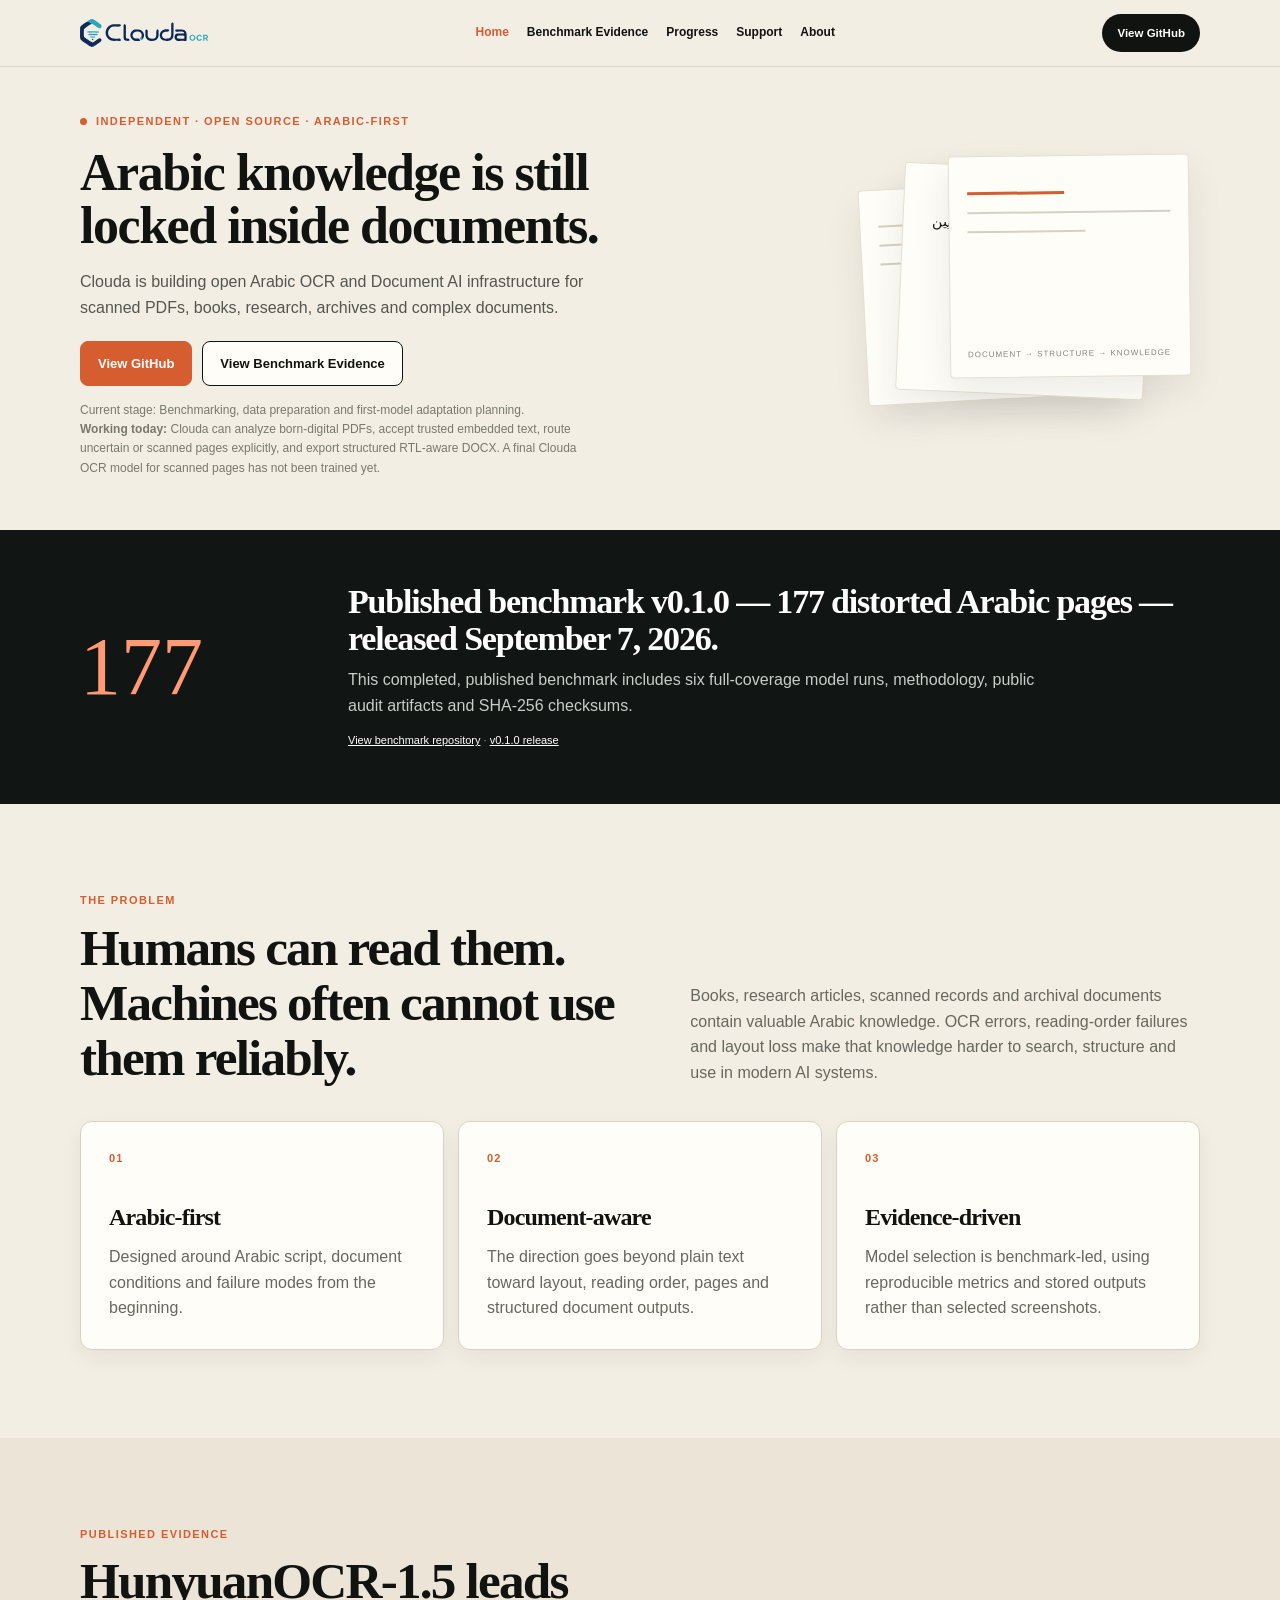
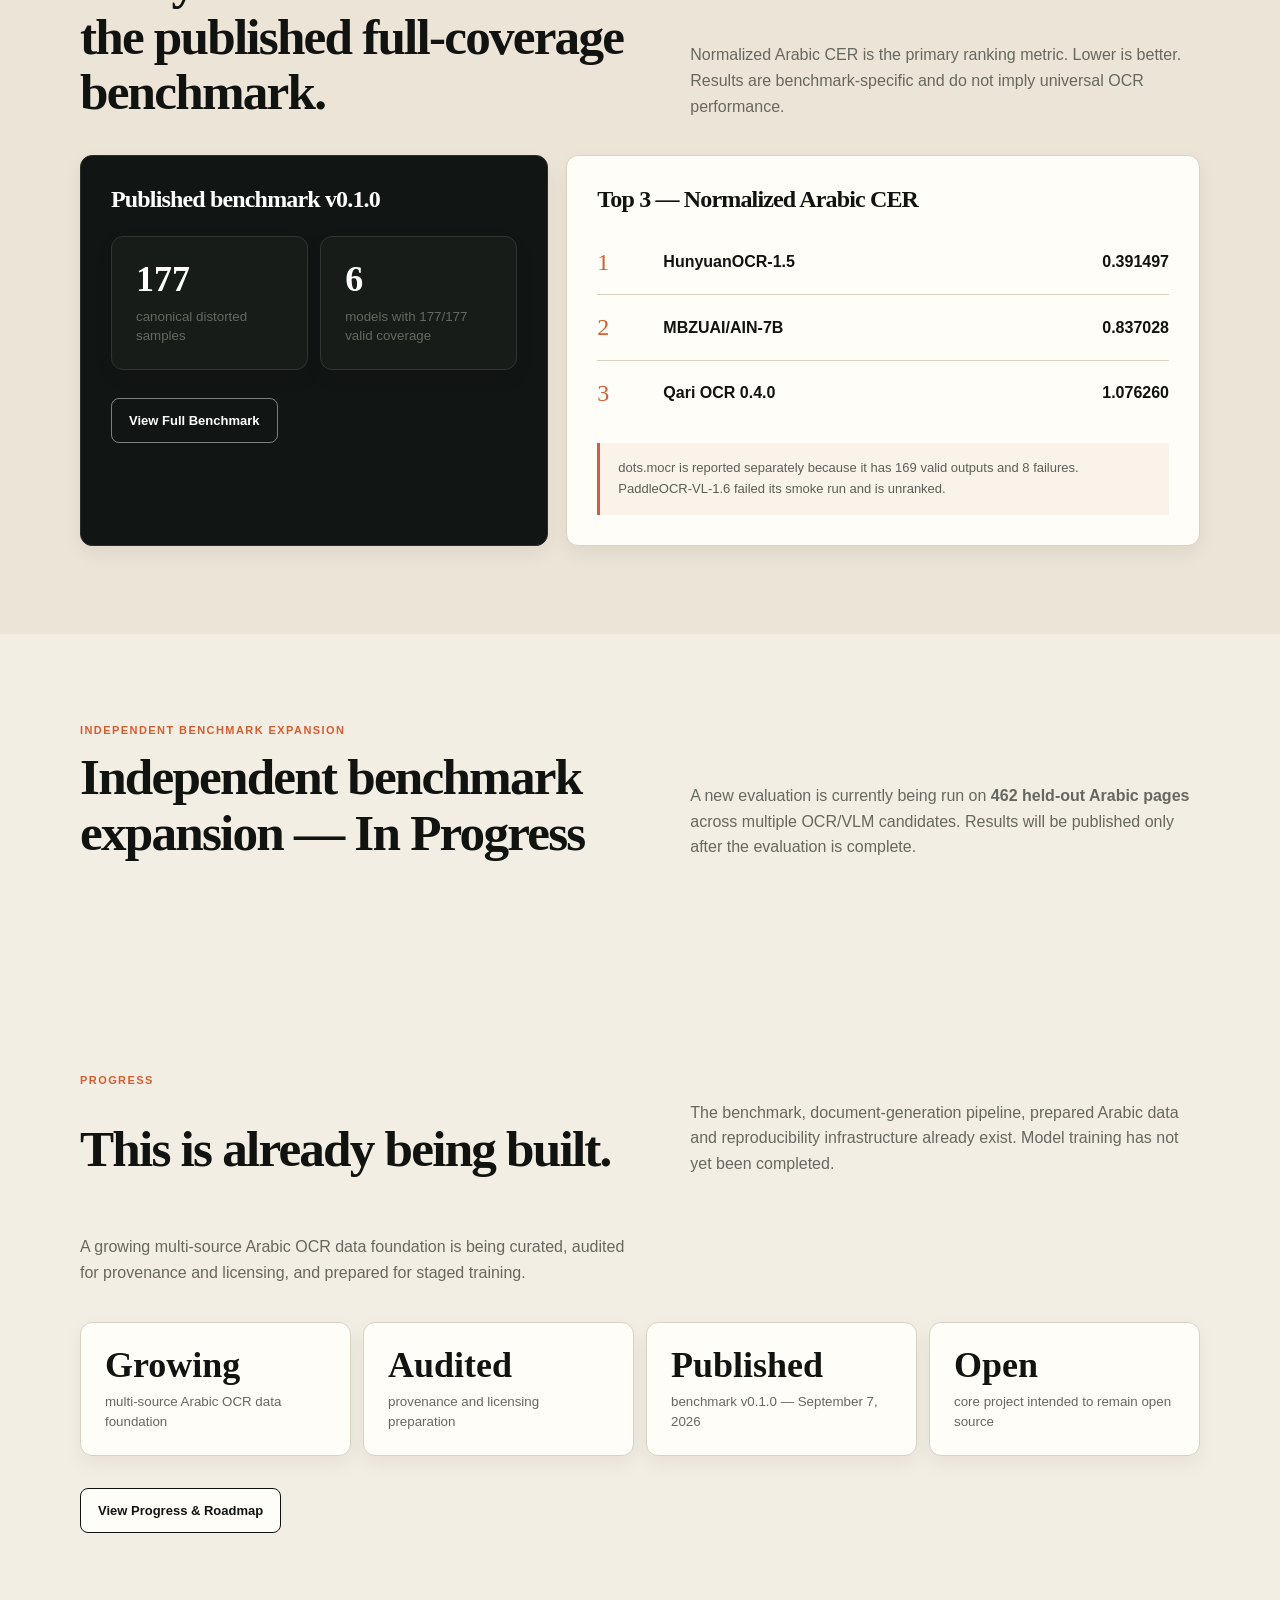
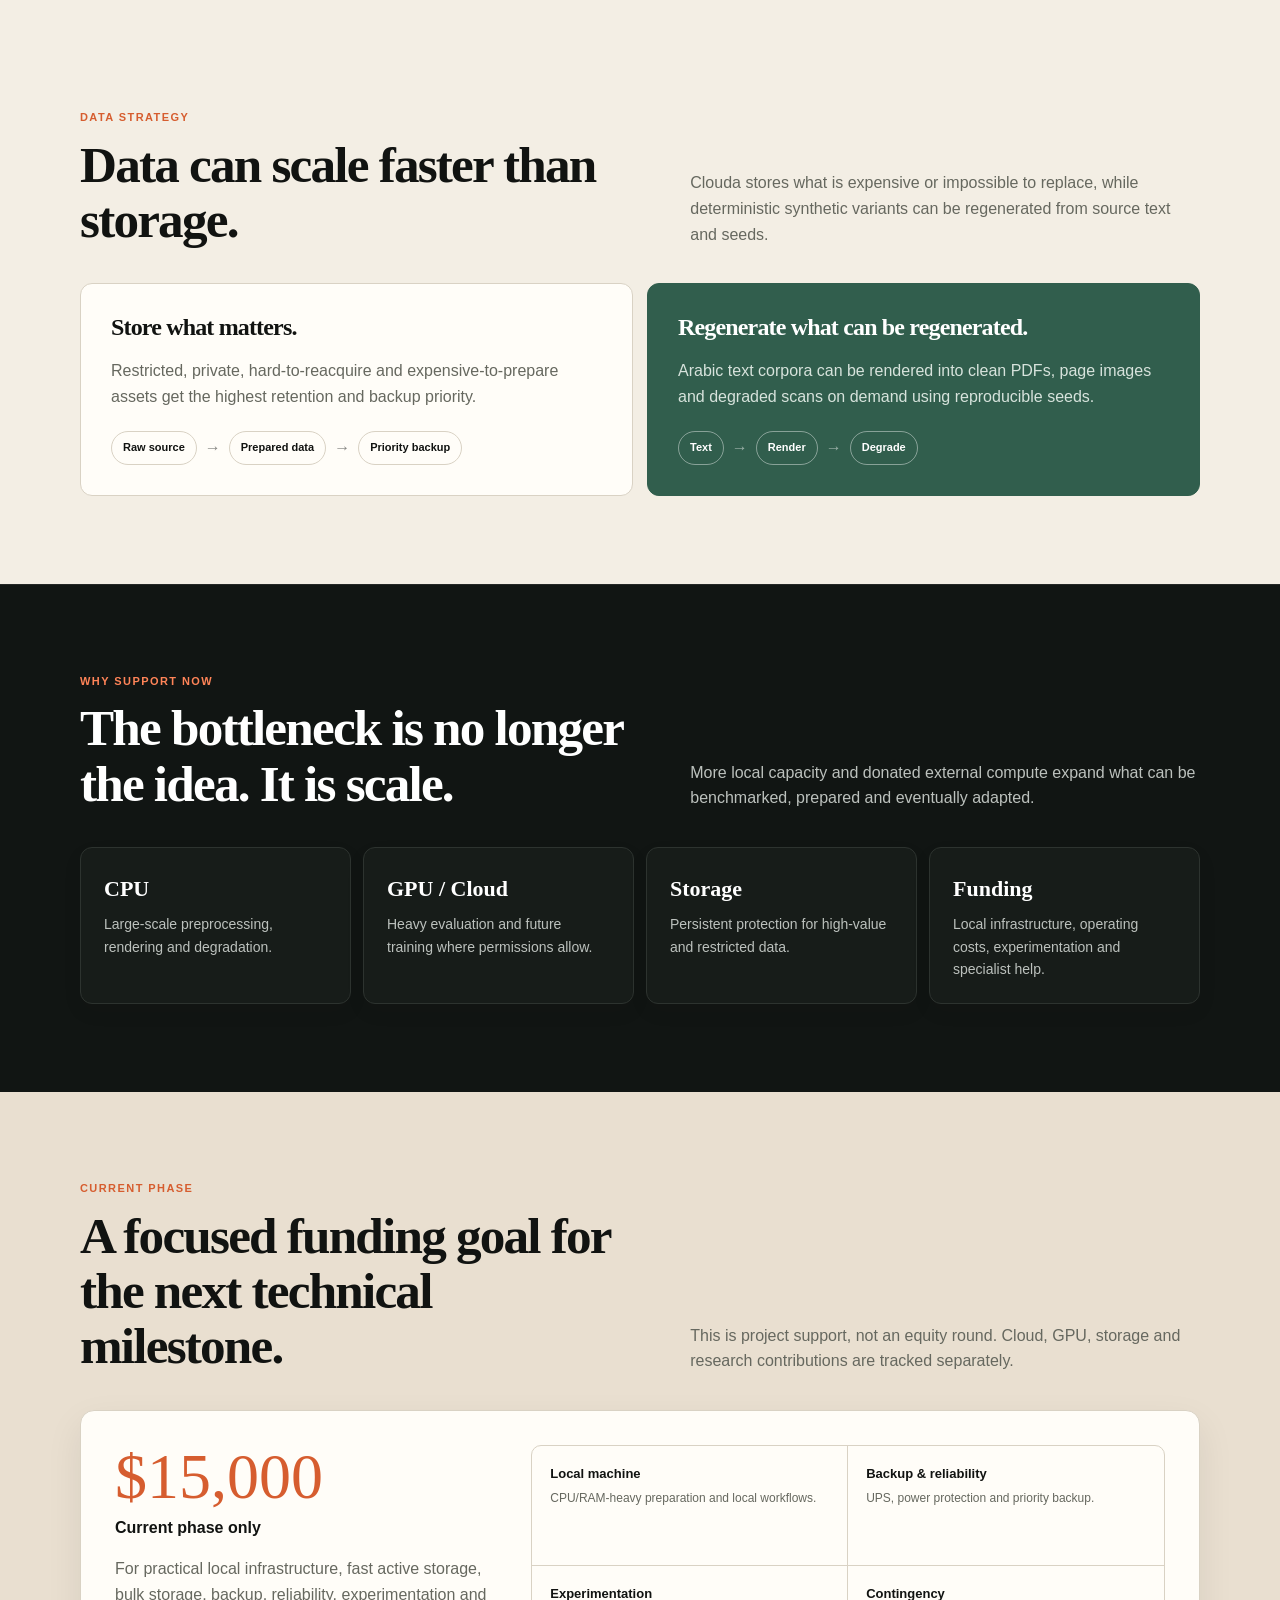
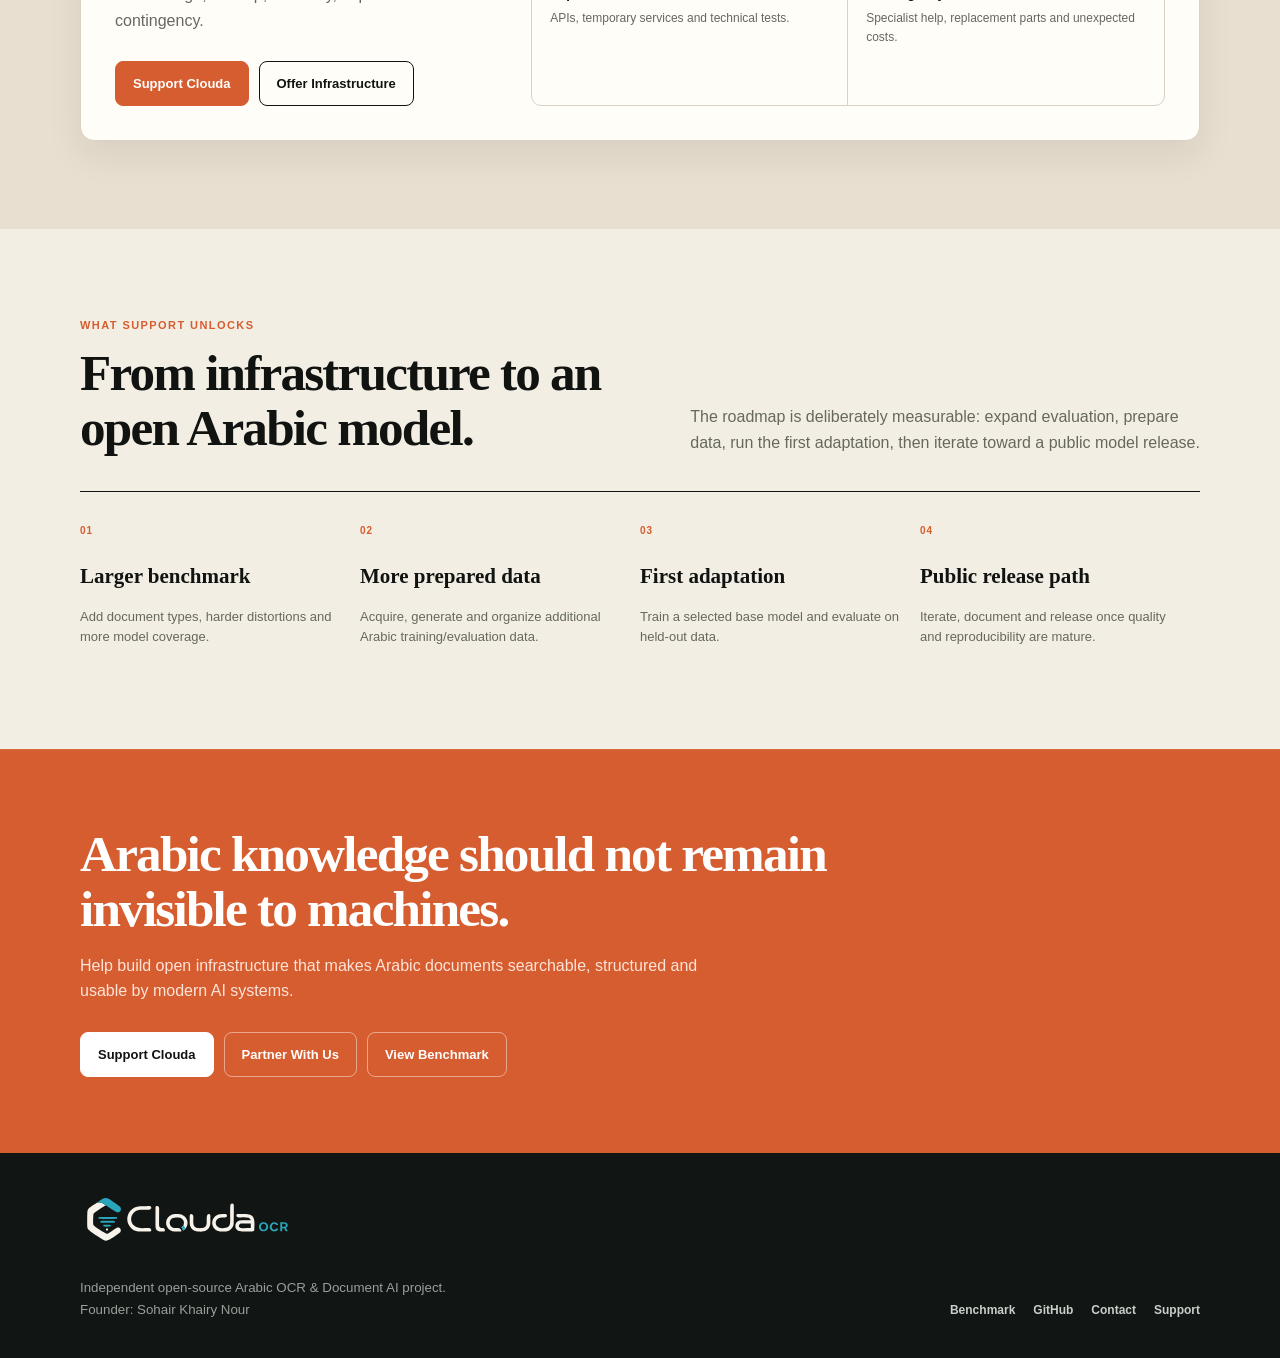
==== index.html @ 0d568190 "Update public website benchmark status and copy" ====
<!doctype html><html lang="en"><head><meta charset="utf-8"><meta name="viewport" content="width=device-width,initial-scale=1"><title>Clouda OCR — Open Arabic Document Intelligence</title><meta name="description" content="Open-source Arabic-first OCR and Document AI infrastructure for scanned PDFs, books, research and archives."><meta property="og:title" content="Clouda OCR — Open Arabic Document Intelligence"><meta property="og:description" content="Open-source Arabic-first OCR and Document AI infrastructure for scanned PDFs, books, research and archives."><meta property="og:type" content="website"><meta property="og:site_name" content="Clouda OCR"><link rel="canonical" href="https://cloudaocr.xyz/"><link rel="icon" type="image/png" sizes="32x32" href="assets/favicon-32.png"><link rel="apple-touch-icon" sizes="180x180" href="assets/favicon-180.png"><meta property="og:image" content="https://cloudaocr.xyz/assets/social-preview.jpg"><meta property="og:image:width" content="1200"><meta property="og:image:height" content="630"><meta name="twitter:card" content="summary_large_image"><meta name="twitter:image" content="https://cloudaocr.xyz/assets/social-preview.jpg"><link rel="stylesheet" href="styles.css"><script defer src="site.js"></script></head><body><nav><div class="wrap navin"><a class="brand brand-logo" href="index.html" aria-label="Clouda OCR home"><img src="assets/logo-main.svg" alt="Clouda OCR"></a><div class="links"><a class="active" href="index.html">Home</a><a class="" href="technology.html">Benchmark Evidence</a><a class="" href="progress.html">Progress</a><a class="" href="support.html">Support</a><a class="" href="about.html">About</a></div><a class="navcta" href="https://github.com/sahrasayed3-crypto/clouda-ocr" target="_blank" rel="noopener">View GitHub</a><button class="mobile-menu-btn" aria-label="Open navigation" aria-expanded="false"><span></span><span></span><span></span></button><div class="mobile-menu"><a href="index.html">Home</a><a href="technology.html">Technology &amp; Evidence</a><a href="progress.html">Progress &amp; Roadmap</a><a href="support.html">Support &amp; Partnerships</a><a href="about.html">About &amp; Contact</a></div></div></nav><header class="hero"><div class="wrap herogrid"><div><div class="eyebrow"><i></i>Independent · Open Source · Arabic-First</div><h1>Arabic knowledge is still locked inside documents.</h1><p class="lead">Clouda is building open Arabic OCR and Document AI infrastructure for scanned PDFs, books, research, archives and complex documents.</p><div class="actions"><a class="btn primary" href="https://github.com/sahrasayed3-crypto/clouda-ocr" target="_blank" rel="noopener">View GitHub</a><a class="btn light" href="technology.html">View Benchmark Evidence</a></div><div class="micro">Current stage: Benchmarking, data preparation and first-model adaptation planning.<br><strong>Working today:</strong> Clouda can analyze born-digital PDFs, accept trusted embedded text, route uncertain or scanned pages explicitly, and export structured RTL-aware DOCX. A final Clouda OCR model for scanned pages has not been trained yet.</div></div><div class="docstack"><div class="sheet a"><div class="rule"></div><div class="rule short"></div><div class="rule"></div></div><div class="sheet b"><div class="arabic">المعرفة العربية موجودة في ملايين الصفحات والكتب والوثائق، لكن الوصول الآلي إليها ما زال صعبًا.</div></div><div class="sheet c"><div class="rule orange"></div><div class="rule"></div><div class="rule short"></div><span class="corner">document → structure → knowledge</span></div></div></div></header>
<section class="proof"><div class="wrap proofgrid"><div class="bigstat">177</div><div><h2>Published benchmark v0.1.0 — 177 distorted Arabic pages — released September 7, 2026.</h2><p>This completed, published benchmark includes six full-coverage model runs, methodology, public audit artifacts and SHA-256 checksums.</p><div class="source"><a href="https://github.com/sahrasayed3-crypto/clouda-ocr-benchmark" target="_blank" rel="noopener">View benchmark repository</a> · <a href="https://github.com/sahrasayed3-crypto/clouda-ocr-benchmark/releases/tag/v0.1.0" target="_blank" rel="noopener">v0.1.0 release</a></div></div></div></section>
<section><div class="wrap"><div class="kicker">The problem</div><div class="sectionhead"><h2>Humans can read them. Machines often cannot use them reliably.</h2><p>Books, research articles, scanned records and archival documents contain valuable Arabic knowledge. OCR errors, reading-order failures and layout loss make that knowledge harder to search, structure and use in modern AI systems.</p></div><div class="cards3"><div class="card"><div class="num">01</div><h3>Arabic-first</h3><p>Designed around Arabic script, document conditions and failure modes from the beginning.</p></div><div class="card"><div class="num">02</div><h3>Document-aware</h3><p>The direction goes beyond plain text toward layout, reading order, pages and structured document outputs.</p></div><div class="card"><div class="num">03</div><h3>Evidence-driven</h3><p>Model selection is benchmark-led, using reproducible metrics and stored outputs rather than selected screenshots.</p></div></div></div></section>
<section class="progress"><div class="wrap"><div class="kicker">Published evidence</div><div class="sectionhead"><h2>HunyuanOCR-1.5 leads the published full-coverage benchmark.</h2><p>Normalized Arabic CER is the primary ranking metric. Lower is better. Results are benchmark-specific and do not imply universal OCR performance.</p></div><div class="bench-top"><div class="benchmark-box dark"><h3>Published benchmark v0.1.0</h3><div class="stats" style="grid-template-columns:1fr 1fr;margin:22px 0 0"><div class="stat" style="background:#171c19;border-color:#303631"><strong>177</strong><small>canonical distorted samples</small></div><div class="stat" style="background:#171c19;border-color:#303631"><strong>6</strong><small>models with 177/177 valid coverage</small></div></div><div class="actions"><a class="btn ghost" href="https://github.com/sahrasayed3-crypto/clouda-ocr-benchmark" target="_blank" rel="noopener">View Full Benchmark</a></div></div><div class="benchmark-box"><h3>Top 3 — Normalized Arabic CER</h3><div class="rank-list"><div class="rank-row"><div class="rank">1</div><strong>HunyuanOCR-1.5</strong><div class="score">0.391497</div></div><div class="rank-row"><div class="rank">2</div><strong>MBZUAI/AIN-7B</strong><div class="score">0.837028</div></div><div class="rank-row"><div class="rank">3</div><strong>Qari OCR 0.4.0</strong><div class="score">1.076260</div></div></div><div class="note">dots.mocr is reported separately because it has 169 valid outputs and 8 failures. PaddleOCR-VL-1.6 failed its smoke run and is unranked.</div></div></div></div></section>
<section><div class="wrap"><div class="kicker">Independent benchmark expansion</div><div class="sectionhead"><h2>Independent benchmark expansion — In Progress</h2><p>A new evaluation is currently being run on <strong>462 held-out Arabic pages</strong> across multiple OCR/VLM candidates. Results will be published only after the evaluation is complete.</p></div></div></section><section><div class="wrap"><div class="kicker">Progress</div><div class="sectionhead"><h2>This is already being built.</h2><p>The benchmark, document-generation pipeline, prepared Arabic data and reproducibility infrastructure already exist. Model training has not yet been completed.</p><p>A growing multi-source Arabic OCR data foundation is being curated, audited for provenance and licensing, and prepared for staged training.</p></div><div class="stats"><div class="stat"><strong>Growing</strong><small>multi-source Arabic OCR data foundation</small></div><div class="stat"><strong>Audited</strong><small>provenance and licensing preparation</small></div><div class="stat"><strong>Published</strong><small>benchmark v0.1.0 — September 7, 2026</small></div><div class="stat"><strong>Open</strong><small>core project intended to remain open source</small></div></div><div class="actions"><a class="btn light" href="progress.html">View Progress &amp; Roadmap</a></div></div></section>
<section><div class="wrap"><div class="kicker">Data strategy</div><div class="sectionhead"><h2>Data can scale faster than storage.</h2><p>Clouda stores what is expensive or impossible to replace, while deterministic synthetic variants can be regenerated from source text and seeds.</p></div><div class="data-grid"><div class="data-card"><h3>Store what matters.</h3><p>Restricted, private, hard-to-reacquire and expensive-to-prepare assets get the highest retention and backup priority.</p><div class="flow"><span class="pill">Raw source</span><span class="arrow">→</span><span class="pill">Prepared data</span><span class="arrow">→</span><span class="pill">Priority backup</span></div></div><div class="data-card dark"><h3>Regenerate what can be regenerated.</h3><p>Arabic text corpora can be rendered into clean PDFs, page images and degraded scans on demand using reproducible seeds.</p><div class="flow"><span class="pill">Text</span><span class="arrow">→</span><span class="pill">Render</span><span class="arrow">→</span><span class="pill">Degrade</span></div></div></div></div></section>
<section class="scale"><div class="wrap"><div class="kicker">Why support now</div><div class="sectionhead"><h2>The bottleneck is no longer the idea. It is scale.</h2><p>More local capacity and donated external compute expand what can be benchmarked, prepared and eventually adapted.</p></div><div class="resource-grid"><div class="resource"><strong>CPU</strong><p>Large-scale preprocessing, rendering and degradation.</p></div><div class="resource"><strong>GPU / Cloud</strong><p>Heavy evaluation and future training where permissions allow.</p></div><div class="resource"><strong>Storage</strong><p>Persistent protection for high-value and restricted data.</p></div><div class="resource"><strong>Funding</strong><p>Local infrastructure, operating costs, experimentation and specialist help.</p></div></div></div></section>
<section class="funding"><div class="wrap"><div class="kicker">Current phase</div><div class="sectionhead"><h2>A focused funding goal for the next technical milestone.</h2><p>This is project support, not an equity round. Cloud, GPU, storage and research contributions are tracked separately.</p></div><div class="fundbox"><div><div class="amount">$15,000</div><div class="amountsub">Current phase only</div><p class="muted">For practical local infrastructure, fast active storage, bulk storage, backup, reliability, experimentation and contingency.</p><div class="actions"><a class="btn primary" href="https://paypal.me/SoherWhabh" target="_blank" rel="noopener">Support Clouda</a><a class="btn light" href="mailto:contact@cloudaocr.xyz?subject=Infrastructure%20Support%20%E2%80%94%20Clouda%20OCR" target="_blank" rel="noopener">Offer Infrastructure</a></div></div><div class="funditems"><div class="funditem"><b>Local machine</b><span>CPU/RAM-heavy preparation and local workflows.</span></div><div class="funditem"><b>Backup &amp; reliability</b><span>UPS, power protection and priority backup.</span></div><div class="funditem"><b>Experimentation</b><span>APIs, temporary services and technical tests.</span></div><div class="funditem"><b>Contingency</b><span>Specialist help, replacement parts and unexpected costs.</span></div></div></div></div></section>
<section><div class="wrap"><div class="kicker">What support unlocks</div><div class="sectionhead"><h2>From infrastructure to an open Arabic model.</h2><p>The roadmap is deliberately measurable: expand evaluation, prepare data, run the first adaptation, then iterate toward a public model release.</p></div><div class="timeline"><div class="step"><em>01</em><b>Larger benchmark</b><p>Add document types, harder distortions and more model coverage.</p></div><div class="step"><em>02</em><b>More prepared data</b><p>Acquire, generate and organize additional Arabic training/evaluation data.</p></div><div class="step"><em>03</em><b>First adaptation</b><p>Train a selected base model and evaluate on held-out data.</p></div><div class="step"><em>04</em><b>Public release path</b><p>Iterate, document and release once quality and reproducibility are mature.</p></div></div></div></section>
<section class="final"><div class="wrap"><h2>Arabic knowledge should not remain invisible to machines.</h2><p>Help build open infrastructure that makes Arabic documents searchable, structured and usable by modern AI systems.</p><div class="actions"><a class="btn primary" href="https://paypal.me/SoherWhabh" target="_blank" rel="noopener">Support Clouda</a><a class="btn ghost" href="mailto:contact@cloudaocr.xyz?subject=Partnership%20Inquiry%20%E2%80%94%20Clouda%20OCR" target="_blank" rel="noopener">Partner With Us</a><a class="btn ghost" href="https://github.com/sahrasayed3-crypto/clouda-ocr-benchmark" target="_blank" rel="noopener">View Benchmark</a></div></div></section><footer><div class="wrap foot"><div><a class="footer-logo" href="index.html" aria-label="Clouda OCR home"><img src="assets/logo-dark.svg" alt="Clouda OCR"></a><small>Independent open-source Arabic OCR &amp; Document AI project.<br>Founder: Sohair Khairy Nour</small></div><div class="footlinks"><a href="https://github.com/sahrasayed3-crypto/clouda-ocr-benchmark" target="_blank" rel="noopener">Benchmark</a><a href="https://github.com/sahrasayed3-crypto/clouda-ocr" target="_blank" rel="noopener">GitHub</a><a href="mailto:contact@cloudaocr.xyz?subject=Clouda%20OCR%20Inquiry" target="_blank" rel="noopener">Contact</a><a href="https://paypal.me/SoherWhabh" target="_blank" rel="noopener">Support</a></div></div></footer></body></html>
---- styles.css ----
/* Clouda OCR public website */
:root{
 --bone:#f3eee4;--paper:#fffdf8;--ink:#111311;--muted:#66685f;--line:#d9d2c4;
 --copper:#d65d2f;--copper-dark:#a94420;--green:#315e4d;--green2:#274b3e;--dark:#111513;
 --shadow:0 14px 36px rgba(26,24,20,.08);--shadow2:0 8px 20px rgba(26,24,20,.06);
 --wrap:1180px;
}
*{box-sizing:border-box}
html{scroll-behavior:smooth}
body{margin:0;background:var(--bone);color:var(--ink);font-family:Arial,Helvetica,sans-serif;font-size:16px;line-height:1.6;-webkit-font-smoothing:antialiased}
a{color:inherit;text-decoration:none}
img{max-width:100%;display:block}
.wrap{width:min(calc(100% - 48px),var(--wrap));margin:auto}
nav{position:sticky;top:0;z-index:1000;background:rgba(243,238,228,.96);backdrop-filter:blur(10px);border-bottom:1px solid rgba(217,210,196,.8)}
.navin{height:70px;display:flex;align-items:center;justify-content:space-between;gap:22px;position:relative}
.brand{font-weight:900;font-size:14px;letter-spacing:.14em;white-space:nowrap}
.links{display:flex;align-items:center;gap:24px;font-size:13px;font-weight:700}
.links a{position:relative;padding:24px 0}
.links a:hover,.links a.active{color:var(--copper)}
.navcta{background:var(--ink);color:#fff!important;border-radius:999px;padding:11px 17px;font-size:12px;font-weight:800;white-space:nowrap}
.navcta:hover{background:var(--copper)}
.mobile-menu-btn{display:none;width:44px;height:44px;border:1px solid var(--line);border-radius:10px;background:var(--paper);align-items:center;justify-content:center;flex-direction:column;gap:4px;cursor:pointer}
.mobile-menu-btn span{width:20px;height:2px;background:var(--ink);display:block}
.mobile-menu{display:none}
.hero{padding:92px 0 82px;overflow:hidden}
.herogrid{display:grid;grid-template-columns:1.08fr .92fr;gap:70px;align-items:center}
.eyebrow,.kicker{font-size:11px;text-transform:uppercase;letter-spacing:.13em;font-weight:900;color:var(--copper)}
.eyebrow{display:flex;align-items:center;gap:9px;margin-bottom:18px}.eyebrow i{width:7px;height:7px;background:var(--copper);border-radius:50%}
h1,h2,h3{font-family:Georgia,'Times New Roman',serif;margin:0;font-weight:700;letter-spacing:-.035em}
h1{font-size:clamp(54px,5.7vw,82px);line-height:1.03;max-width:760px}
h2{font-size:clamp(38px,4vw,58px);line-height:1.08}
h3{font-size:24px;line-height:1.16}
.lead{font-size:18px;line-height:1.7;color:#53564f;max-width:670px;margin:22px 0 0}
.actions{display:flex;flex-wrap:wrap;gap:10px;margin-top:28px}
.btn{display:inline-flex;align-items:center;justify-content:center;min-height:45px;padding:12px 17px;border-radius:8px;border:1px solid var(--ink);font-size:13px;font-weight:800;line-height:1.2;transition:.18s ease}
.btn:hover{transform:translateY(-1px)}
.btn.primary{background:var(--copper);color:#fff;border-color:var(--copper)}
.btn.primary:hover{background:var(--copper-dark)}
.btn.dark{background:var(--ink);color:#fff}.btn.light{background:var(--paper)}
.btn.ghost{border-color:rgba(255,255,255,.45);color:#fff}
.micro{font-size:12px;color:#77796f;margin-top:15px}
.docstack{height:440px;position:relative;max-width:520px;margin-left:auto}
.sheet{position:absolute;background:var(--paper);border:1px solid #e6dfd1;box-shadow:var(--shadow);border-radius:4px;padding:28px;overflow:hidden}
.sheet.a{width:76%;height:74%;top:12%;left:1%;transform:rotate(-3deg)}
.sheet.b{width:75%;height:78%;top:6%;left:12%;transform:rotate(2.5deg)}
.sheet.c{width:73%;height:76%;top:2%;right:0;transform:rotate(-.7deg)}
.sheet .arabic{font-family:Tahoma,Arial,sans-serif;direction:rtl;text-align:right;font-size:18px;line-height:1.85;margin-top:50px}
.rule{height:2px;background:#d7d0c2;margin:17px 0}.rule.short{width:58%}.rule.orange{background:var(--copper);width:48%;height:3px}.corner{position:absolute;bottom:18px;left:22px;font-size:9px;letter-spacing:.12em;color:#85857f;text-transform:uppercase}
.proof{background:var(--dark);color:#fff;padding:54px 0}.proofgrid{display:grid;grid-template-columns:210px 1fr;gap:58px;align-items:center}.bigstat{font-family:Georgia,serif;font-size:82px;color:#ff9a74;line-height:1}.proof h2{font-size:34px}.proof p{color:#c9ccc8;margin:10px 0 0;max-width:720px}.source{margin-top:14px;color:#91978f;font-size:11px}.source a{color:#fff;text-decoration:underline}
section{padding:88px 0}.sectionhead{display:grid;grid-template-columns:1.04fr .96fr;gap:58px;align-items:end;margin:10px 0 36px}.sectionhead p{color:var(--muted);margin:0;max-width:620px}
.cards3{display:grid;grid-template-columns:repeat(3,1fr);gap:14px}.card,.stat,.resource,.list-card,.benchmark-box,.contact-card{background:var(--paper);border:1px solid var(--line);border-radius:12px;box-shadow:var(--shadow2)}.card{padding:28px}.card .num{font-size:11px;font-weight:900;color:var(--copper);letter-spacing:.1em;margin-bottom:36px}.card p{color:var(--muted);margin:12px 0 0}
.progress{background:#ece4d7}.stats{display:grid;grid-template-columns:repeat(4,1fr);gap:12px;margin:32px 0}.stat{padding:24px}.stat strong{font-family:Georgia,serif;font-size:36px;display:block;line-height:1.05}.stat small{display:block;color:var(--muted);margin-top:8px;line-height:1.45}
.bench-top{display:grid;grid-template-columns:.85fr 1.15fr;gap:18px;margin-top:30px}.benchmark-box{padding:30px}.benchmark-box.dark{background:var(--dark);color:#fff;border-color:#2a2f2b}.benchmark-box.dark p{color:#bec4bf}.rank-list{margin-top:16px}.rank-row{display:grid;grid-template-columns:50px 1fr 140px;gap:16px;padding:13px 0;border-top:1px solid var(--line);align-items:center}.dark .rank-row{border-color:#303631}.rank-row:first-child{border-top:0}.rank{font-family:Georgia,serif;font-size:24px;color:var(--copper)}.score{font-variant-numeric:tabular-nums;font-weight:900;text-align:right}.muted{color:var(--muted)}
.note{border-left:3px solid var(--copper);background:#f9f3e9;padding:15px 18px;color:#5c5e57;font-size:13px;margin-top:18px}
.resource-grid{display:grid;grid-template-columns:repeat(4,1fr);gap:12px;margin-top:26px}.resource{padding:23px}.resource strong{font-family:Georgia,serif;font-size:22px}.resource p{margin:7px 0 0;color:var(--muted);font-size:14px}
.scale{background:var(--dark);color:#fff}.scale .sectionhead p,.scale .resource p{color:#bcc1bd}.scale .resource{background:#171c19;border-color:#2d332f}.scale .kicker{color:#ff8458}
.data-grid{display:grid;grid-template-columns:1fr 1fr;gap:14px}.data-card{background:var(--paper);border:1px solid var(--line);border-radius:12px;padding:30px}.data-card.dark{background:var(--green);color:#fff;border-color:var(--green)}.data-card p{color:var(--muted)}.data-card.dark p{color:#d7e3dc}.flow{display:flex;gap:8px;align-items:center;flex-wrap:wrap;margin-top:22px}.pill{border:1px solid var(--line);border-radius:999px;padding:7px 11px;font-size:11px;font-weight:800}.dark .pill{border-color:rgba(255,255,255,.42)}.arrow{opacity:.5}
.funding{background:#e9dfd0}.fundbox{background:var(--paper);border:1px solid var(--line);border-radius:14px;box-shadow:var(--shadow);padding:34px;display:grid;grid-template-columns:.75fr 1.25fr;gap:36px}.amount{font-family:Georgia,serif;color:var(--copper);font-size:64px;line-height:1}.amountsub{font-weight:900;margin-top:6px}.funditems{display:grid;grid-template-columns:1fr 1fr;gap:0;border:1px solid var(--line);border-radius:10px;overflow:hidden}.funditem{padding:18px;border-bottom:1px solid var(--line);border-right:1px solid var(--line)}.funditem:nth-child(2n){border-right:0}.funditem:nth-last-child(-n+2){border-bottom:0}.funditem b{display:block;font-size:13px}.funditem span{color:var(--muted);font-size:12px;display:block;margin-top:4px}
.timeline{display:grid;grid-template-columns:repeat(4,1fr);border-top:1px solid var(--ink);margin-top:34px}.step{padding:24px 20px 0 0}.step em{font-style:normal;color:var(--copper);font-size:10px;font-weight:900;letter-spacing:.1em}.step b{display:block;font-family:Georgia,serif;font-size:21px;margin:18px 0 7px}.step p{color:var(--muted);font-size:13px}
.page-hero{padding:78px 0 60px;border-bottom:1px solid var(--line)}.page-hero h1{font-size:clamp(50px,5vw,72px);max-width:960px}.page-hero p{font-size:18px;color:var(--muted);max-width:780px;margin:20px 0 0}.page-meta{display:flex;flex-wrap:wrap;gap:8px;margin-top:26px}.page-meta span{font-size:11px;font-weight:800;border:1px solid var(--line);border-radius:999px;background:var(--paper);padding:8px 11px}
.two-col,.about-grid{display:grid;grid-template-columns:1fr 1fr;gap:16px}.list-card{padding:28px}.list-card ul{margin:16px 0 0;padding-left:20px;color:var(--muted)}.list-card li{margin:9px 0}.contact-card{padding:30px;background:var(--dark);color:#fff}.contact-card p{color:#c7ccc8}
.table-wrap{overflow-x:auto;border:1px solid var(--line);border-radius:12px;background:var(--paper)}table{width:100%;border-collapse:collapse;min-width:740px}th,td{text-align:left;padding:13px 14px;border-bottom:1px solid var(--line);font-size:13px}th{font-size:11px;text-transform:uppercase;letter-spacing:.06em;background:#f5f0e7}td.num{text-align:right;font-variant-numeric:tabular-nums}tr:last-child td{border-bottom:0}
.final{background:var(--copper);color:#fff;padding:76px 0}.final h2{max-width:800px}.final p{max-width:660px;color:#ffe3d8}.final .btn.primary{background:#fff;color:var(--ink);border-color:#fff}.final .btn.ghost:hover{background:rgba(255,255,255,.1)}
footer{background:var(--dark);color:#fff;padding:38px 0}.foot{display:flex;justify-content:space-between;gap:30px;align-items:flex-end}.foot small{display:block;color:#999f99;margin-top:11px;max-width:460px}.footlinks{display:flex;gap:18px;font-size:12px;font-weight:800;color:#c9cec9}
@media(max-width:980px){.links,.navcta{display:none}.mobile-menu-btn{display:flex}.mobile-menu{position:absolute;top:64px;left:0;right:0;background:var(--bone);border:1px solid var(--line);border-radius:12px;box-shadow:var(--shadow);padding:12px 16px}.mobile-menu.open{display:block}.mobile-menu a{display:block;padding:12px 4px;border-bottom:1px solid var(--line);font-size:14px;font-weight:800}.mobile-menu a:last-child{border-bottom:0}.mobile-menu .support-link{background:var(--ink);color:#fff;border-radius:8px;text-align:center;margin-top:10px;padding:12px}.navin{height:64px}.herogrid,.proofgrid,.sectionhead,.bench-top,.fundbox{grid-template-columns:1fr}.docstack{margin:20px auto 0;max-width:560px}.proofgrid{gap:22px}.cards3{grid-template-columns:1fr}.stats{grid-template-columns:1fr 1fr}.resource-grid{grid-template-columns:1fr 1fr}.timeline{grid-template-columns:1fr 1fr}.two-col,.about-grid{grid-template-columns:1fr}}
@media(max-width:640px){.wrap{width:min(calc(100% - 32px),var(--wrap))}.hero{padding:58px 0 52px}h1{font-size:42px;line-height:1.08;letter-spacing:-.025em}h2{font-size:34px;line-height:1.12;letter-spacing:-.02em}h3{letter-spacing:-.015em}.lead,.page-hero p{font-size:16px;line-height:1.72}.docstack{height:340px}.sheet{padding:18px}.sheet .arabic{font-size:15px;margin-top:36px}.proof{padding:44px 0}.bigstat{font-size:64px}.proof h2{font-size:29px}section{padding:62px 0}.stats,.resource-grid,.data-grid,.timeline{grid-template-columns:1fr}.rank-row{grid-template-columns:38px 1fr}.score{grid-column:2;text-align:left}.funditems{grid-template-columns:1fr}.funditem{border-right:0!important}.funditem:nth-last-child(-n+2){border-bottom:1px solid var(--line)}.funditem:last-child{border-bottom:0}.amount{font-size:52px}.actions{display:grid;grid-template-columns:1fr}.btn{width:100%}.page-hero{padding:52px 0 40px}.page-hero h1{font-size:40px;line-height:1.1}.foot{display:block}.footlinks{margin-top:22px;flex-wrap:wrap}.table-wrap{margin-left:-4px;margin-right:-4px}}


/* =========================================================
   CLOUDA OCR BRAND ASSETS
   ========================================================= */
.brand-logo{
  display:flex;
  align-items:center;
  flex:0 0 auto;
  width:188px;
  height:46px;
  padding:0;
}
.brand-logo img{
  display:block;
  width:100%;
  height:100%;
  object-fit:contain;
  object-position:left center;
}
.footer-logo{
  display:inline-flex;
  align-items:center;
  width:205px;
  height:52px;
  margin-bottom:10px;
}
.footer-logo img{
  display:block;
  width:100%;
  height:100%;
  object-fit:contain;
  object-position:left center;
}
@media (max-width:1180px){
  .brand-logo{width:168px;height:42px}
}
@media (max-width:520px){
  .brand-logo{width:148px;height:38px}
  .footer-logo{width:180px;height:46px}
}
@media (max-width:360px){
  .brand-logo{width:136px;height:36px}
}


/* =========================================================
   FINAL VISUAL PASS — laptop hero + logo visibility
   ========================================================= */

/* Header logo uses the horizontal mark without the Arabic tagline. */
.brand-logo{
  width:196px;
  height:48px;
}

/* Keep the footer mark readable on the dark footer. */
.footer-logo{
  width:220px;
  height:52px;
  opacity:1;
}
.footer-logo img{
  object-fit:contain;
  object-position:left center;
}

/* Desktop/laptop hero: designed to fit 1366×768 without clipping. */
.hero{
  padding:58px 0 60px;
}
.herogrid{
  grid-template-columns:minmax(0,620px) minmax(320px,1fr);
  gap:54px;
  align-items:center;
}
.hero h1{
  font-size:clamp(56px,4.6vw,68px);
  line-height:1.035;
  letter-spacing:-.032em;
  max-width:620px;
}
.hero .lead{
  font-size:17px;
  line-height:1.62;
  max-width:610px;
  margin-top:18px;
}
.hero .actions{
  margin-top:22px;
}
.hero .eyebrow{
  margin-bottom:15px;
}
.docstack{
  width:100%;
  max-width:420px;
  height:360px;
  margin-left:auto;
  margin-right:8px;
}
.sheet{
  padding:22px;
}
.sheet .arabic{
  font-size:16px;
  line-height:1.75;
  margin-top:38px;
}
.corner{
  bottom:15px;
  left:17px;
  font-size:8px;
}

/* Medium laptops: slightly more compact. */
@media (min-width:981px) and (max-width:1450px){
  .wrap{width:min(calc(100% - 64px),1180px)}
  .hero{padding:52px 0 54px}
  .herogrid{
    grid-template-columns:minmax(0,600px) minmax(300px,1fr);
    gap:44px;
  }
  .hero h1{
    font-size:clamp(54px,4.45vw,62px);
    max-width:600px;
  }
  .docstack{
    max-width:390px;
    height:338px;
    margin-right:0;
  }
  .sheet .arabic{
    font-size:15px;
    margin-top:34px;
  }
}

/* Large desktops: do not let the hero become oversized again. */
@media (min-width:1451px){
  .hero h1{font-size:70px;max-width:650px}
  .herogrid{grid-template-columns:minmax(0,650px) minmax(340px,1fr)}
  .docstack{max-width:460px;height:390px}
}

/* Preserve the mobile/tablet behavior after the desktop overrides. */
@media (max-width:980px){
  .hero{padding:58px 0 52px}
  .herogrid{grid-template-columns:1fr;gap:30px}
  .hero h1{
    font-size:clamp(44px,8.4vw,60px);
    max-width:760px;
    line-height:1.06;
  }
  .docstack{
    max-width:520px;
    height:380px;
    margin:12px auto 0;
  }
}
@media (max-width:640px){
  .brand-logo{width:154px;height:39px}
  .hero{padding:46px 0 48px}
  .hero h1{
    font-size:40px;
    line-height:1.09;
    letter-spacing:-.02em;
  }
  .hero .lead{font-size:16px;line-height:1.66}
  .docstack{height:310px;max-width:390px}
  .footer-logo{width:190px;height:46px}
}


/* =========================================================
   HARD LAPTOP FIX — 1366×768 / browser scaling resilience
   ========================================================= */

/* Compact desktop header */
.navin{
  height:66px !important;
  gap:16px !important;
}
.brand-logo{
  width:158px !important;
  height:40px !important;
  flex:0 0 158px !important;
}
.links{
  gap:18px !important;
  font-size:12px !important;
  white-space:nowrap;
}
.links a{
  padding:21px 0 !important;
}
.navcta{
  padding:10px 15px !important;
  font-size:11.5px !important;
}

/* Keep the whole header inside ordinary laptop widths. */
@media (max-width:1180px){
  .links,.navcta{display:none !important}
  .mobile-menu-btn{display:flex !important}
  .navin{height:64px !important}
}

/* Main hero: intentionally conservative on laptop. */
.hero{
  padding:46px 0 52px !important;
}
.herogrid{
  grid-template-columns:minmax(0,540px) minmax(280px,1fr) !important;
  gap:46px !important;
}
.hero h1{
  font-size:54px !important;
  line-height:1.035 !important;
  max-width:540px !important;
  letter-spacing:-.028em !important;
}
.hero .lead{
  font-size:16px !important;
  line-height:1.62 !important;
  max-width:540px !important;
  margin-top:16px !important;
}
.hero .actions{
  margin-top:20px !important;
}
.docstack{
  max-width:350px !important;
  height:305px !important;
  margin-left:auto !important;
  margin-right:10px !important;
}
.sheet{
  padding:18px !important;
}
.sheet .arabic{
  font-size:14px !important;
  line-height:1.65 !important;
  margin-top:28px !important;
}

/* 1181–1450: laptop-specific tuning */
@media (min-width:1181px) and (max-width:1450px){
  .wrap{width:min(calc(100% - 54px),1120px) !important}
  .hero h1{font-size:52px !important;max-width:520px !important}
  .herogrid{
    grid-template-columns:minmax(0,520px) minmax(260px,1fr) !important;
    gap:42px !important;
  }
  .docstack{
    max-width:330px !important;
    height:292px !important;
  }
}

/* Tablet / phone: hamburger and single-column hero. */
@media (max-width:1180px){
  .herogrid{grid-template-columns:1fr !important;gap:28px !important}
  .hero h1{
    font-size:clamp(42px,7vw,54px) !important;
    max-width:700px !important;
  }
  .docstack{
    width:100% !important;
    max-width:460px !important;
    height:330px !important;
    margin:6px auto 0 !important;
  }
}
@media (max-width:640px){
  .brand-logo{
    width:142px !important;
    height:36px !important;
    flex-basis:142px !important;
  }
  .hero{padding:40px 0 46px !important}
  .hero h1{
    font-size:38px !important;
    line-height:1.08 !important;
    max-width:none !important;
  }
  .docstack{
    max-width:360px !important;
    height:285px !important;
  }
}

/* Footer remains on the successful light-logo treatment. */
.footer-logo{
  width:220px !important;
  height:52px !important;
}


/* =========================================================
   OFFICIAL CLOUDA OCR LOGO — exact user-supplied LOGO_MAIN.svg
   ========================================================= */

/* Header: compact official logo, no tagline, no cropping, no recoloring. */
nav .brand-logo{
  width:138px !important;
  height:34px !important;
  flex:0 0 138px !important;
  overflow:visible !important;
}
nav .brand-logo img{
  display:block !important;
  width:138px !important;
  height:auto !important;
  max-width:138px !important;
  max-height:34px !important;
  object-fit:contain !important;
  object-position:left center !important;
}

/* Footer: preserve official navy/cyan colors by placing logo on a light brand plate. */
footer .footer-logo{
  display:inline-flex !important;
  align-items:center !important;
  justify-content:flex-start !important;
  width:auto !important;
  height:auto !important;
  padding:12px 16px !important;
  margin-bottom:18px !important;
  border-radius:12px !important;
  background:#F7F3EB !important;
  border:1px solid rgba(247,243,235,.16) !important;
}
footer .footer-logo img{
  display:block !important;
  width:210px !important;
  height:auto !important;
  max-width:210px !important;
  object-fit:contain !important;
  object-position:left center !important;
}

/* Laptop header spacing */
@media (min-width:1181px) and (max-width:1450px){
  nav .brand-logo{
    width:128px !important;
    height:32px !important;
    flex-basis:128px !important;
  }
  nav .brand-logo img{
    width:128px !important;
    max-width:128px !important;
    max-height:32px !important;
  }
}

/* Tablet/mobile */
@media (max-width:1180px){
  nav .brand-logo{
    width:126px !important;
    height:31px !important;
    flex-basis:126px !important;
  }
  nav .brand-logo img{
    width:126px !important;
    max-width:126px !important;
    max-height:31px !important;
  }
}
@media (max-width:640px){
  nav .brand-logo{
    width:118px !important;
    height:29px !important;
    flex-basis:118px !important;
  }
  nav .brand-logo img{
    width:118px !important;
    max-width:118px !important;
    max-height:29px !important;
  }
  footer .footer-logo{
    padding:10px 12px !important;
  }
  footer .footer-logo img{
    width:180px !important;
    max-width:180px !important;
  }
}


/* =========================================================
   FINAL DARK FOOTER LOGO
   Exact user-supplied dark variant, transparent background.
   ========================================================= */
footer .footer-logo{
  display:inline-flex !important;
  align-items:center !important;
  justify-content:flex-start !important;
  width:auto !important;
  height:auto !important;
  padding:0 !important;
  margin-bottom:18px !important;
  border-radius:0 !important;
  background:transparent !important;
  border:0 !important;
  box-shadow:none !important;
}
footer .footer-logo img{
  display:block !important;
  width:215px !important;
  height:auto !important;
  max-width:215px !important;
  max-height:none !important;
  object-fit:contain !important;
  object-position:left center !important;
  filter:none !important;
}
@media (max-width:640px){
  footer .footer-logo img{
    width:185px !important;
    max-width:185px !important;
  }
}


/* =========================================================
   SUPPORT PAGE — status chips & stage labels
   ========================================================= */
.statuschip{
  display:inline-block;
  font-size:10px;
  font-weight:900;
  letter-spacing:.08em;
  border-radius:999px;
  padding:4px 9px;
  margin-bottom:10px;
  border:1px solid var(--line);
  color:var(--muted);
  background:var(--bone);
}
.chip-current{border-color:#c8a878;color:#7a5a22;background:#f7efdf}
.chip-conditional{border-color:#b9a0d6;color:#5d3f8f;background:#f1eaf9}
.chip-separate{border-color:rgba(255,255,255,.35);color:#ffd9c9;background:rgba(255,255,255,.06)}
.scale .chip-separate{border-color:rgba(255,255,255,.35)}
.page-meta .stagechip{border-color:#c8a878;color:#7a5a22;background:#f7efdf}

/* Precision pass: fundbox left column now holds all funding content
   (duplicated card block removed), so keep the grid balanced when the
   right column is empty. */
/* (scoped: only the support page fundbox is single-column; Home keeps 2 cols) */
@media(min-width:981px){.support-support .fundbox{grid-template-columns:1fr}}
.fundbox > div:only-child{max-width:none}

/* Mobile: resource-grid falls back to 1 column below 640px via existing rules */
@media(max-width:640px){
  .amount{font-size:46px}
  .fundbox{padding:22px}
  .statuschip{font-size:9px;padding:3px 8px}
  .resource strong{font-size:20px}
  .resource p{font-size:13px;overflow-wrap:break-word}
  .page-hero h1{font-size:30px;line-height:1.14}
}


/* =========================================================
   PAGE-BY-PAGE VISUAL REPAIR (scoped per body class)
   Review-first branch: fix/page-by-page-visual-repair
   ========================================================= */

/* ---------- PROGRESS (moderate scale correction) ---------- */
.page-progress .page-hero h1{font-size:clamp(34px,3vw,46px);line-height:1.18}
.page-progress h2{font-size:clamp(26px,2.2vw,34px);line-height:1.22}
/* roadmap columns need real gutters (was 0-gap) */
.page-progress .timeline{gap:36px}

/* ---------- TECHNOLOGY (small refinement only) ---------- */
/* Technology: only the leaderboard heading, not every H2 */
.page-technology .leaderboard-section .sectionhead h2{font-size:clamp(26px,2.2vw,34px);line-height:1.22}

/* ---------- ABOUT (minimal polish) ---------- */
.page-about .page-hero h1{font-size:clamp(36px,3.2vw,50px);line-height:1.15}

/* ---------- HOME (funding section: reduce visual heaviness only) ---------- */
/* Home: only the funding section (has .funding class); other Home H2s untouched */
.page-home .funding .sectionhead h2{font-size:clamp(30px,2.8vw,44px);line-height:1.2}

/* ---------- 404 (footer flush on short pages) ---------- */
.page-404{min-height:100vh;display:flex;flex-direction:column}
.page-404 footer{margin-top:auto}


/* ---------- SUPPORT (major visual repair — page-scoped) ---------- */

/* A) Hero: keep importance, kill domination */
.support-support .page-hero{padding:60px 0 50px}
.support-support .page-hero .wrap{
  display:grid;
  grid-template-columns:minmax(0,1.35fr) minmax(280px,.65fr);
  gap:20px 48px;
  align-items:end;
}
.support-support .page-hero .kicker{grid-column:1 / -1}
.support-support .page-hero h1{
  font-size:clamp(28px,2.5vw,36px);
  line-height:1.24;
  max-width:none;
  letter-spacing:-.01em;
}
.support-support .page-hero p{font-size:16px;line-height:1.65;max-width:none;margin:0}
.support-support .page-hero .page-meta{grid-column:1 / -1;margin-top:4px}
.support-support .page-meta span{font-size:12px;padding:9px 13px}
@media(max-width:900px){
  .support-support .page-hero .wrap{grid-template-columns:1fr}
  .support-support .page-hero{padding:42px 0 38px}
  .support-support .page-hero h1{font-size:25px;line-height:1.3}
}

/* B+C) Section headings + section-head layout: narrower contrast, better proportions */
.support-support h2{font-size:clamp(22px,1.8vw,28px);line-height:1.24;letter-spacing:-.01em}
.support-support h3{font-size:18px;line-height:1.3}
.support-support .sectionhead{
  grid-template-columns:minmax(0,1.25fr) minmax(260px,.75fr);
  gap:18px 48px;
  align-items:center;
  margin:6px 0 28px;
}
.support-support .sectionhead p{max-width:none;font-size:15px;line-height:1.6}
.support-support .kicker{font-size:11px;letter-spacing:.12em}

/* Wider usable content width (out-ranks laptop-tuning .wrap !important caps) */
.support-support .wrap{width:min(calc(100% - 64px),1340px) !important}
@media(max-width:900px){.support-support .wrap{width:calc(100% - 40px) !important}}
@media(max-width:520px){.support-support .wrap{width:calc(100% - 32px) !important}}

/* D-I) Cards: readable text, comfortable padding, balanced grids */
.support-support .resource{padding:26px 26px 28px}
.support-support .resource strong{font-size:20px}
.support-support .resource p{font-size:14.5px;line-height:1.62;margin-top:10px}
.support-support .resource p b{font-size:15.5px}

/* Existing technical foundation (6) -> 3+3; local compute (5) -> 3+2;
   allocation (8) -> 4+4; partial (3) -> 3; infrastructure dark (4) -> 4;
   hardware validation (6) -> 3+3. All balanced, no orphans. */
@media(min-width:981px) and (max-width:1180px){
  .support-support .resource-grid{grid-template-columns:repeat(3,1fr) !important}
}
@media(min-width:1181px){
  /* explicit balanced layouts per section item count */
  /* 4-card sections (bottleneck, dark infrastructure) -> 4+... no orphan: 4 cols */
  .support-support section[aria-labelledby="bottleneck"] .resource-grid,
  .support-support .scale .resource-grid{grid-template-columns:repeat(4,1fr) !important}
  /* 6-card sections (foundation, hardware validation) -> 3+3 */
  .support-support section[aria-labelledby="already-have"] .resource-grid,
  .support-support section[aria-labelledby="hardware-validation"] .resource-grid{grid-template-columns:repeat(3,1fr) !important}
  /* 5-card section (why local compute) -> 3+2 balanced via 6-col spans */
  .support-support section[aria-labelledby="why-local"] .resource-grid{grid-template-columns:repeat(6,1fr) !important}
  .support-support section[aria-labelledby="why-local"] .resource:nth-child(-n+3){grid-column:span 2}
  .support-support section[aria-labelledby="why-local"] .resource:nth-child(n+4){grid-column:span 3}
  /* 8-card allocation -> 4+4 */
  .support-support section[aria-labelledby="allocation"] .resource-grid{grid-template-columns:repeat(4,1fr) !important}
  /* 3-card partial support -> 3 cols (no fake empty 4th column) */
  .support-support section[aria-labelledby="partial"] .resource-grid{grid-template-columns:repeat(3,1fr) !important}
}
@media(max-width:980px) and (min-width:641px){
  .support-support .resource-grid{grid-template-columns:1fr 1fr !important}
  .support-support .resource{padding:22px 20px 24px}
  .support-support .resource p{font-size:14px}
}

/* J) Notes/funding text readability */
.support-support .fundbox{grid-template-columns:1fr;gap:0;padding:34px 42px;max-width:900px;margin:0 auto}
.support-support .fundbox .note,
.support-support .fundbox .muted{max-width:78ch;font-size:14.5px;line-height:1.65}
.support-support .amount{font-size:54px}
.support-support .funditems{grid-template-columns:1fr 1fr;gap:0}

/* K) Vertical rhythm: even, not bloated */
.support-support section{padding:62px 0}
.support-support .funding{padding:52px 0 60px}
@media(max-width:640px){
  .support-support section{padding:46px 0}
  .support-support .funding{padding:42px 0 48px}
  .support-support .fundbox{padding:24px 22px}
  .support-support .amount{font-size:46px}
}

/* L) Final CTA: keep size, minor balance only */
.support-support .final{padding:72px 0}
.support-support .final h2{font-size:clamp(25px,2.1vw,32px);line-height:1.25}
.support-support .final .wrap{max-width:1000px;margin-right:auto}


/* =========================================================
   KIMI K2.5 FULL VISUAL REFINEMENT — September 2026
   Targeted polish based on page-by-page visual review
   ========================================================= */

/* ---------- TECHNOLOGY: Mobile table scroll affordance ---------- */
/* Visual hint for horizontally-scrollable tables on mobile */
.page-technology .table-wrap{
  position:relative;
}
.page-technology .table-wrap::after{
  content:'';
  position:absolute;
  top:0;
  right:0;
  bottom:0;
  width:40px;
  background:linear-gradient(to right, transparent, rgba(255,253,248,0.95));
  pointer-events:none;
  opacity:0;
  transition:opacity 0.3s ease;
}
@media (max-width: 780px){
  .page-technology .table-wrap::after{
    opacity:1;
  }
  /* Add swipe hint */
  .page-technology .table-wrap::before{
    content:'Swipe horizontally to view all columns →';
    position:absolute;
    bottom:8px;
    right:8px;
    background:rgba(17,21,19,0.75);
    color:#fff;
    font-size:10px;
    font-weight:700;
    padding:6px 10px;
    border-radius:6px;
    pointer-events:none;
    white-space:nowrap;
    z-index:10;
    opacity:0.9;
  }
}

/* ---------- PROGRESS: Timeline visual refinement ---------- */
/* Timeline already has border-top; no additional decoration needed */

/* ---------- 404: Improved visual polish ---------- */
/* Better vertical centering and breathing room */
.page-404 .page-hero{
  display:flex;
  flex-direction:column;
  align-items:center;
  justify-content:center;
  min-height:50vh;
  text-align:center;
}
.page-404 .page-hero h1{
  font-size:clamp(48px,8vw,72px);
}
.page-404 .page-hero p{
  max-width:480px;
}

/* ---------- GLOBAL: Section transitions ---------- */
/* Smoother visual separation between sections */
section + section{
  position:relative;
}
/* Subtle top border on light sections following dark sections */
section:not(.scale):not(.funding):not(.progress):not(.final) + section.scale,
section:not(.scale):not(.funding):not(.progress):not(.final) + section.final{
  border-top:1px solid rgba(255,255,255,0.08);
}

/* ---------- MOBILE: General refinements ---------- */
@media (max-width: 640px){
  /* Slightly more breathing room on cards */
  .card, .resource, .stat{
    padding:22px 20px;
  }
  /* Better button spacing in stacked layouts */
  .actions{
    gap:12px;
  }
  /* Improved readability for micro text */
  .micro, .source{
    font-size:11px;
    line-height:1.5;
  }
}

/* ---------- TABLET: Logo overflow fix ---------- */
/* Consolidated into GLOBAL RESPONSIVE SAFETY below */

/* Support page tablet fix — overrides its wide wrap */
@media (max-width: 1024px){
  .support-support .wrap{
    width:calc(100% - 48px);
    max-width:calc(100vw - 48px);
    margin-left:auto;
    margin-right:auto;
    box-sizing:border-box;
  }
  .support-support .navin{
    max-width:calc(100vw - 48px);
    overflow:hidden;
  }
  .support-support footer .wrap{
    max-width:calc(100vw - 48px);
  }
}

/* Mobile: Support page specific */
@media (max-width: 640px){
  .support-support .brand-logo,
  .support-support .brand-logo img{
    max-width:110px;
    width:110px;
  }
  .support-support .footer-logo,
  .support-support .footer-logo img{
    max-width:140px;
    width:140px;
  }
}

/* ---------- TABLET: Section spacing refinement ---------- */
@media (min-width: 641px) and (max-width: 980px){
  section{
    padding:72px 0;
  }
  .page-hero{
    padding:64px 0 48px;
  }
}


/* =========================================================
   GLOBAL RESPONSIVE SAFETY — Prevent logo overflow
   Single consolidated override for all pages
   ========================================================= */

/* All pages: ensure logo never causes overflow */
@media (max-width: 1180px){
  nav .navin{
    max-width:calc(100vw - 32px);
  }
  /* Override the hardcoded logo sizes from earlier in the file */
  nav .brand-logo,
  nav .brand-logo img{
    max-width:120px;
    width:120px;
  }
  footer .wrap{
    max-width:calc(100vw - 32px);
  }
  footer .footer-logo,
  footer .footer-logo img{
    max-width:180px;
    width:180px;
  }
}

/* Mobile: smaller logos */
@media (max-width: 640px){
  nav .brand-logo,
  nav .brand-logo img{
    max-width:110px;
    width:110px;
  }
  footer .footer-logo,
  footer .footer-logo img{
    max-width:150px;
    width:150px;
  }
}

/* =========================================================
   SUPPORT PAGE — Mockup-Driven Redesign
   Scoped to .support-support body class.
   ========================================================= */

/* -- Hero -- */
.support-support .page-hero{padding:64px 0 64px;border-bottom:1px solid var(--line)}
.support-support .page-hero .wrap{max-width:1200px}
.support-support .hero-inner{display:grid;grid-template-columns:1.15fr .85fr;gap:36px 48px;align-items:center}
.support-support .hero-main{min-width:0}
.support-support .hero-main .kicker{font-size:11px;color:var(--copper);margin-bottom:14px}
.support-support .hero-main h1{font-size:clamp(36px,4.2vw,56px);line-height:1.14;max-width:none;letter-spacing:-.02em;margin:0 0 16px}
.support-support .hero-main > p{font-size:17.5px;line-height:1.6;color:var(--muted);margin:0 0 22px;max-width:560px}

.support-support .hero-chips{display:flex;flex-wrap:wrap;gap:10px}
.support-support .hero-chip{
  display:inline-flex;align-items:center;gap:7px;font-size:13px;font-weight:600;
  color:#444;border:1px solid var(--line);border-radius:999px;
  background:var(--paper);padding:7px 14px;
}
.support-support .hero-chip svg{flex-shrink:0}

.support-support .hero-aside{
  position:relative;align-self:center;min-height:260px;
  display:flex;flex-direction:column;justify-content:center;align-items:flex-start;
  padding-left:32px;
}
.support-support .hero-aside::before{
  content:'';position:absolute;inset:0;z-index:0;
  background:linear-gradient(135deg, rgba(243,238,228,.7) 0%, rgba(243,238,228,.3) 50%, rgba(243,238,228,.6) 100%);
  border-radius:12px;
}
.support-support .hero-aside-label{
  position:relative;z-index:1;font-size:11px;text-transform:uppercase;
  letter-spacing:.18em;font-weight:900;color:var(--copper);margin-bottom:10px;
}
.support-support .hero-aside-rule{
  position:relative;z-index:1;width:40px;height:2px;background:var(--copper);margin-bottom:10px;
}
.support-support .hero-aside-sub{
  position:relative;z-index:1;font-size:11px;text-transform:uppercase;
  letter-spacing:.1em;font-weight:800;color:var(--muted);max-width:220px;
}

/* -- Channels -- */
.support-support .channels{padding:48px 0 56px;background:var(--bone)}
.support-support .channels .wrap{max-width:1200px}
.support-support .channels-grid{
  display:grid;grid-template-columns:1.05fr .95fr;gap:28px;align-items:stretch;
}
.support-support .channel-card{
  border-radius:14px;padding:36px 32px 32px;
  display:flex;flex-direction:column;
}
.support-support .channel-card h3{
  font-family:Georgia,serif;font-size:22px;margin:0 0 12px;
  line-height:1.18;letter-spacing:-.015em;
}
.support-support .channel-card > p{
  font-size:15px;line-height:1.6;margin:0 0 18px;
}

.support-support .channel-light{
  background:var(--paper);border:1px solid var(--line);box-shadow:var(--shadow2);
}
.support-support .channel-light h3{color:var(--ink)}
.support-support .channel-light > p{color:#555}

.support-support .channel-icon{
  width:48px;height:48px;border-radius:50%;
  background:var(--copper);color:#fff;
  display:flex;align-items:center;justify-content:center;
  margin-bottom:16px;
}
.support-support .channel-icon svg{width:24px;height:24px}

.support-support .channel-target{
  border-top:1px solid var(--line);padding-top:18px;margin-bottom:18px;
}
.support-support .channel-target-label{
  font-size:10px;font-weight:900;text-transform:uppercase;letter-spacing:.12em;color:var(--copper);margin-bottom:8px;
}
.support-support .channel-target-row{
  display:flex;align-items:center;gap:0;
}
.support-support .channel-target-amount{
  font-family:Georgia,serif;font-size:42px;font-weight:700;
  color:var(--copper);line-height:1;min-width:160px;
}
.support-support .channel-target-desc{
  font-size:13.5px;line-height:1.5;color:var(--muted);
  border-left:2px solid var(--copper);padding-left:14px;
}
.support-support .channel-actions{margin-top:auto;padding-top:18px;display:flex;flex-wrap:wrap;gap:10px}

.support-support .channel-dark{
  background:#17191c;border:1px solid #2a2c2e;
}
.support-support .channel-dark h3{color:#fff}
.support-support .channel-dark > p{color:#bbb}
.support-support .channel-dark .channel-actions .btn.light{
  background:#fff;color:var(--ink);border-color:#fff;
}
.support-support .channel-dark .channel-actions .btn.ghost{
  background:transparent;color:#fff;border-color:rgba(255,255,255,.4);
}

.support-support .channel-examples{margin:18px 0 14px}
.support-support .channel-examples-label{
  font-size:13px;font-weight:700;color:#ccc;margin-bottom:10px;
}
.support-support .channel-examples-grid{
  display:grid;grid-template-columns:1fr 1fr;gap:8px 16px;
}
.support-support .example-item{
  display:flex;align-items:center;gap:8px;font-size:13px;color:#bbb;
}
.support-support .example-item svg{flex-shrink:0;color:#fff}

.support-support .channel-note,
.support-support .channel-meta,
.support-support .channel-research{
  font-size:13px;line-height:1.55;color:var(--muted);margin:8px 0 0;
}
.support-support .channel-note{background:#f9f3e9;border-radius:6px;padding:10px 12px;margin-top:10px}

/* -- Narrative / Why needed -- */
.support-support .why-needed{padding:80px 0 72px}
.support-support .why-needed .wrap{max-width:1200px}
.support-support .sectionhead.why-head{display:block;margin:0 0 40px}
.support-support .sectionhead.why-head h2{font-size:clamp(28px,3vw,40px);line-height:1.15;letter-spacing:-.015em;margin:0 0 12px}
.support-support .sectionhead.why-head p{font-size:16px;line-height:1.6;color:var(--muted);margin:0;max-width:70ch}
.support-support .why-head .kicker{margin-bottom:10px}

.support-support .narrative{
  display:grid;grid-template-columns:1fr 1fr;gap:36px;border-top:1px solid var(--line);padding-top:32px;
}
.support-support .narrative-col-head{display:flex;align-items:center;justify-content:space-between;margin-bottom:16px;padding-bottom:10px;border-bottom:1px solid var(--line)}
.support-support .narrative-col h3{font-family:Georgia,serif;font-size:18px;margin:0;color:var(--ink);letter-spacing:-.01em}
.support-support .narrative-badge{font-size:9px;font-weight:900;text-transform:uppercase;letter-spacing:.08em;padding:4px 10px;border-radius:999px}
.support-support .narrative-badge.built{color:#5a7c3e;background:#eaf2e3;border:1px solid #c8dcb5}
.support-support .narrative-badge.blocked{color:#a44a2a;background:#f9ebe6;border:1px solid #e8c9ba}
.support-support .narrative-list{list-style:none;padding:0;margin:0}
.support-support .narrative-list li{padding:10px 0;border-bottom:1px solid var(--line);font-size:14.5px;line-height:1.55;color:var(--muted)}
.support-support .narrative-list li:last-child{border-bottom:none}
.support-support .narrative-list li strong{color:var(--ink);font-weight:700}
.support-support .narrative-proof{color:var(--copper);font-weight:800}
.support-support .narrative-foot{margin-top:18px;padding:14px 16px;background:var(--paper);border:1px solid var(--line);border-radius:10px}
.support-support .narrative-foot p{font-size:14px;line-height:1.55;color:var(--muted);margin:0}

/* -- Allocation / Ledger -- */
.support-support .funding{padding:72px 0 80px;background:var(--bone)}
.support-support .funding .wrap{max-width:1100px}
.support-support .funding .sectionhead{display:block;margin:0 0 10px}
.support-support .funding .sectionhead h2{font-size:clamp(26px,2.6vw,36px);line-height:1.15;margin:0 0 8px;letter-spacing:-.015em}
.support-support .section-intro{font-size:16px;line-height:1.55;color:var(--muted);margin:0 0 28px;max-width:70ch}
.support-support .ledger{margin-top:0}
.support-support .ledger-group{padding-bottom:4px}
.support-support .ledger-group + .ledger-group{margin-top:24px;padding-top:4px;border-top:2px solid var(--line)}
.support-support .ledger-section-label{
  font-size:11px;font-weight:900;text-transform:uppercase;letter-spacing:.12em;color:var(--copper);padding:16px 0 10px;
}
.support-support .ledger-group.conditional .ledger-section-label{color:var(--muted)}
.support-support .ledger-row{padding:16px 0 16px;border-bottom:1px solid #e9e2d4}
.support-support .ledger-row:last-child{border-bottom:none}
.support-support .ledger-meta{display:flex;align-items:baseline;gap:18px;margin-bottom:4px}
.support-support .ledger-amount{
  font-family:Georgia,serif;font-size:30px;font-weight:700;color:var(--ink);line-height:1;min-width:90px;
}
.support-support .ledger-meta strong{font-size:16.5px;color:var(--ink);font-weight:700}
.support-support .ledger-row > p{font-size:14.5px;line-height:1.55;color:var(--muted);margin:0 0 0 108px;max-width:78ch}
.support-support .ledger-total{margin-top:22px;padding-top:16px;border-top:2px solid var(--line);font-size:16px;color:var(--muted)}

/* -- Validation -- */
.support-support .validation{padding:56px 0 64px}
.support-support .validation .wrap{max-width:1200px}
.support-support .validation .sectionhead{display:block;margin:0 0 10px}
.support-support .validation .sectionhead h2{font-size:clamp(26px,2.6vw,36px);line-height:1.15;margin:0 0 8px;letter-spacing:-.015em}
.support-support .validation-grid{
  display:grid;grid-template-columns:repeat(3,1fr);gap:0;
  border-top:1px solid var(--line);border-left:1px solid var(--line);margin-top:24px;
}
.support-support .validation-item{
  padding:22px 22px 22px;border-right:1px solid var(--line);border-bottom:1px solid var(--line);background:var(--paper);
}
.support-support .validation-item strong{font-size:15px;display:block;margin-bottom:5px;color:var(--ink)}
.support-support .validation-item span{font-size:14px;line-height:1.5;color:var(--muted)}
.support-support .allocation-note{margin-top:20px;font-size:14.5px;line-height:1.55;color:var(--muted);max-width:78ch}

/* -- Final CTA -- */
.support-support .final{padding:72px 0;background:var(--copper);color:#fff;text-align:center}
.support-support .final h2{font-size:clamp(28px,3vw,42px);line-height:1.15;margin-bottom:12px;max-width:700px;margin-left:auto;margin-right:auto}
.support-support .final p{font-size:17px;line-height:1.6;color:rgba(255,255,255,.85);max-width:580px;margin:0 auto 28px}
.support-support .final .btn.primary{background:#fff;color:var(--ink);border-color:#fff}
.support-support .final .btn.primary:hover{background:rgba(255,255,255,.9)}
.support-support .final .btn.ghost{border-color:rgba(255,255,255,.45);color:#fff}
.support-support .final .btn.ghost:hover{background:rgba(255,255,255,.1)}

/* -- Responsive -- */
@media(max-width:1024px){
  .support-support .hero-inner{grid-template-columns:1fr;gap:24px}
  .support-support .hero-aside{display:none}
  .support-support .hero-main p{max-width:none}
  .support-support .channels-grid{grid-template-columns:1fr;gap:24px}
  .support-support .narrative{grid-template-columns:1fr;gap:28px}
  .support-support .ledger-row > p{margin-left:0}
  .support-support .ledger-meta{gap:12px}
  .support-support .ledger-amount{font-size:26px}
  .support-support .validation-grid{grid-template-columns:1fr 1fr}
}
@media(max-width:640px){
  .support-support .page-hero{padding:40px 0 36px}
  .support-support .hero-main h1{font-size:28px}
  .support-support .channels{padding:32px 0 36px}
  .support-support .channel-card{padding:28px 22px 24px}
  .support-support .channel-target-amount{font-size:36px}
  .support-support .channel-actions{flex-direction:column}
  .support-support .channel-actions .btn{width:100%}
  .support-support .why-needed{padding:48px 0 44px}
  .support-support .validation-grid{grid-template-columns:1fr}
  .support-support .validation-item{padding:16px 18px}
  .support-support .final{padding:52px 0}
  .support-support .final h2{font-size:24px}
}
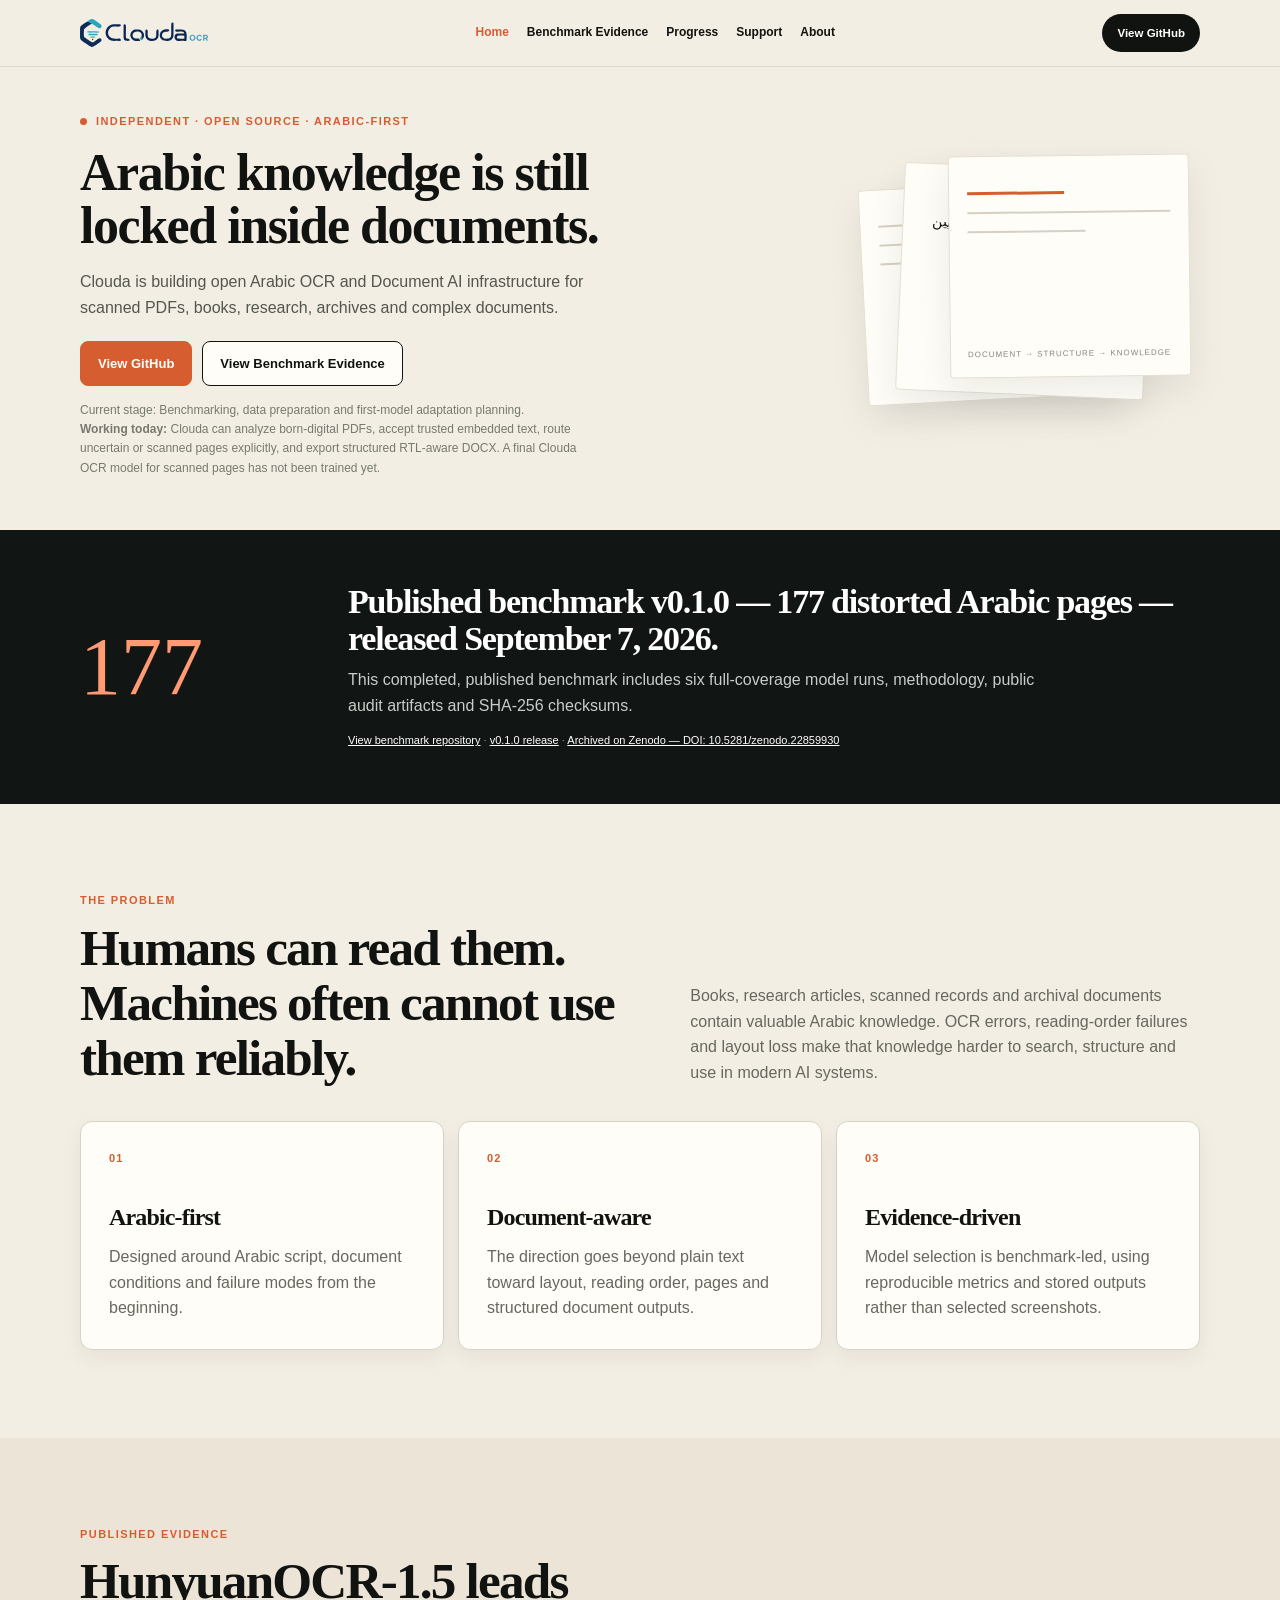
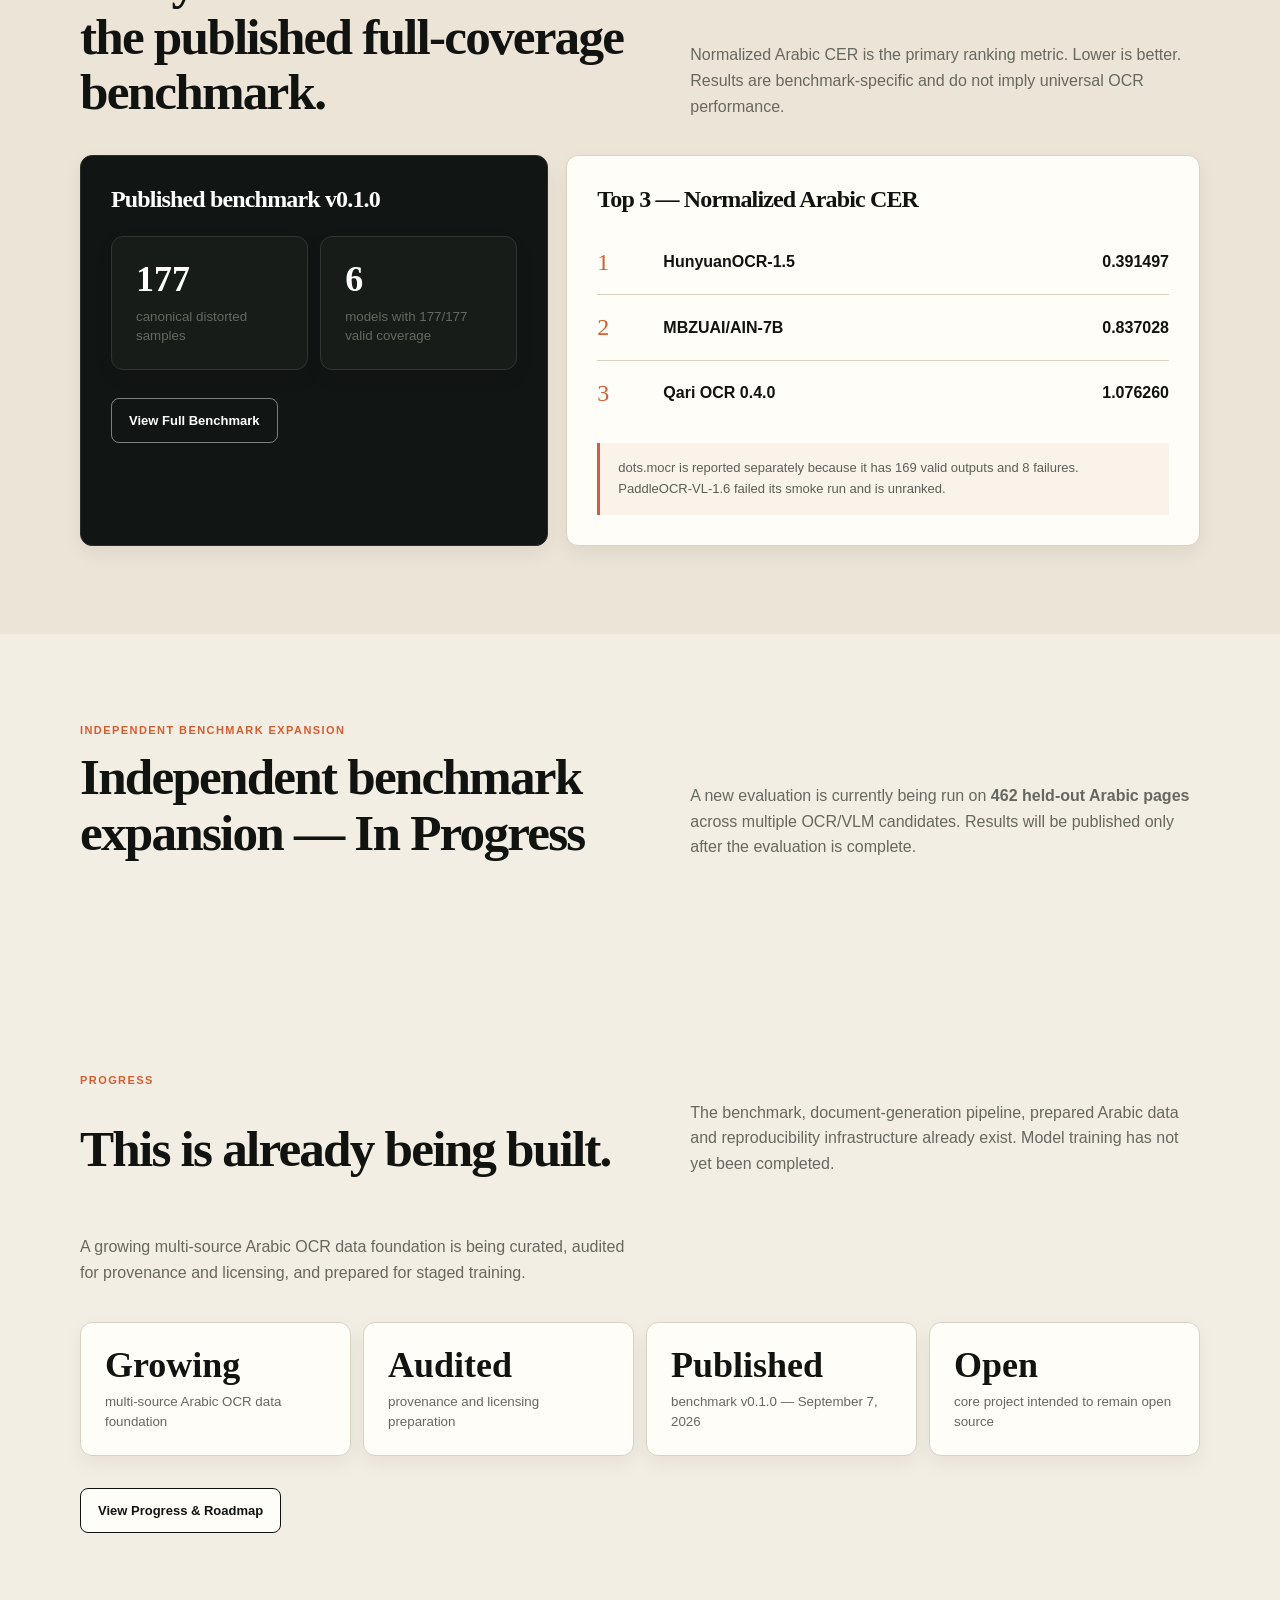
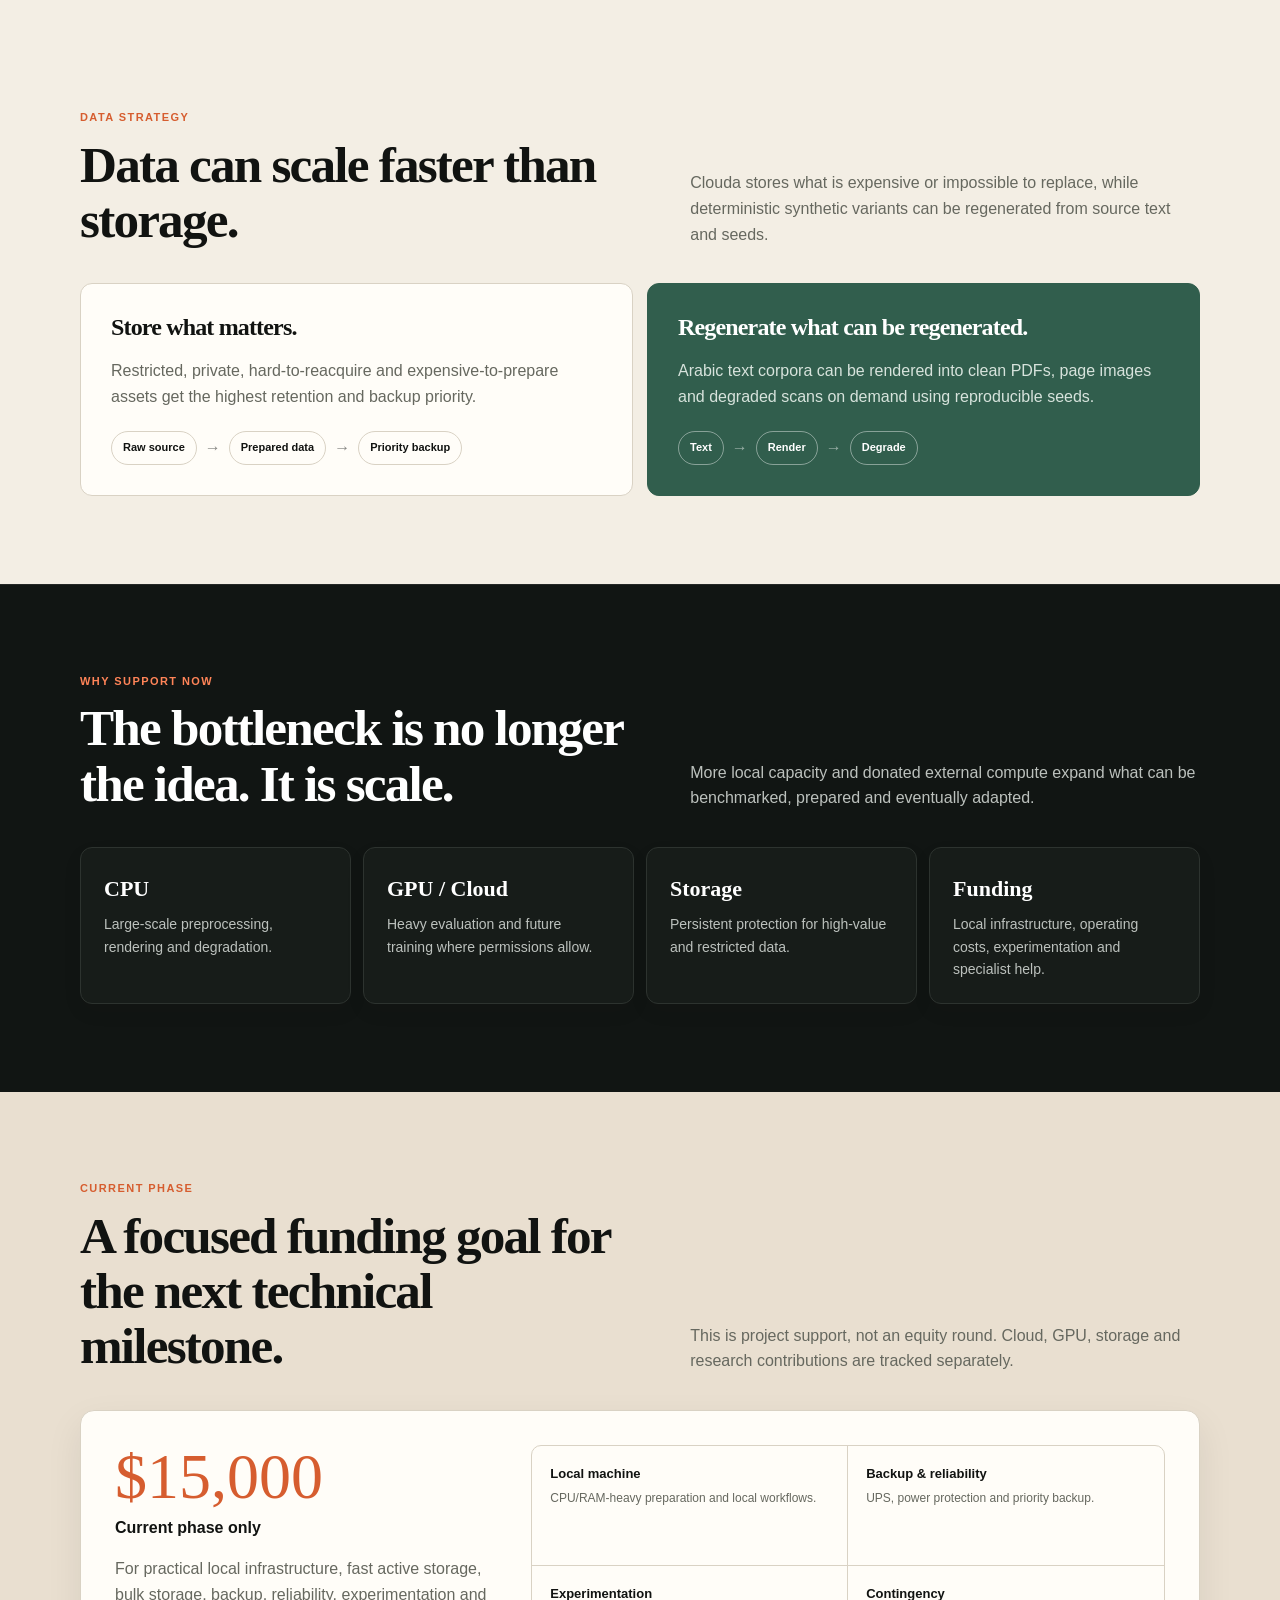
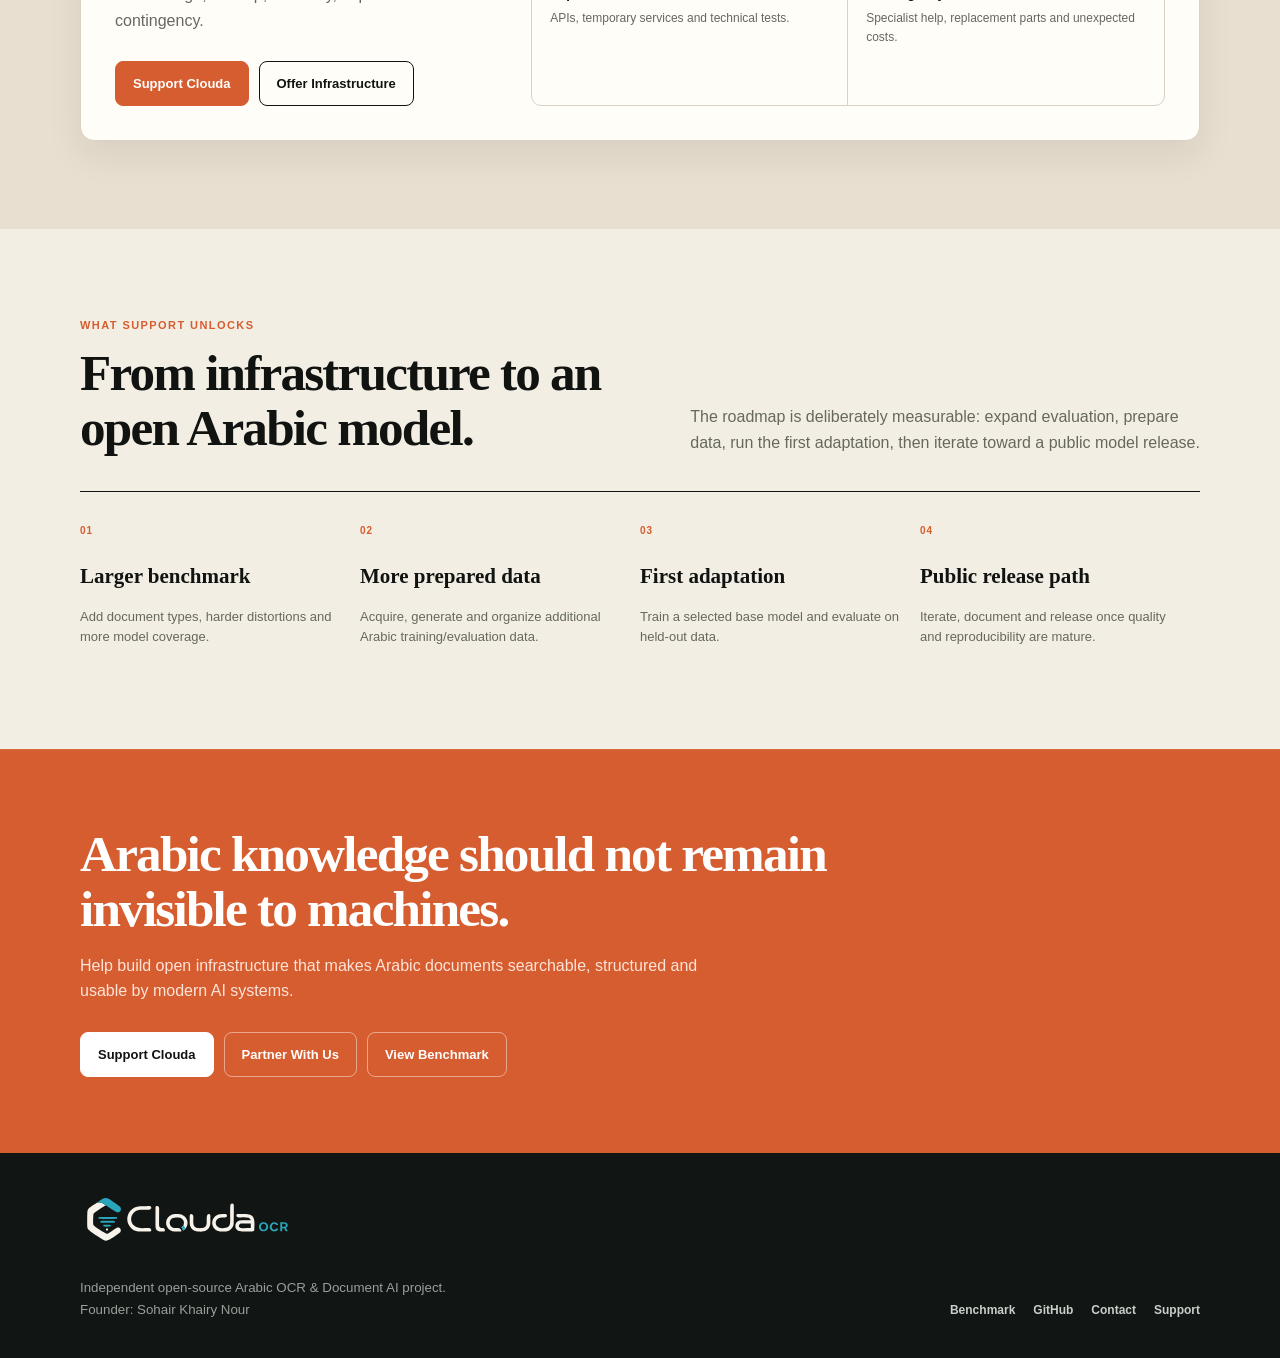
==== commit fa87ae1a: "Add Zenodo DOI archive link to 177-page benchmark v0.1.0 section" ====
--- a/index.html
+++ b/index.html
@@ -1,5 +1,5 @@
 <!doctype html><html lang="en"><head><meta charset="utf-8"><meta name="viewport" content="width=device-width,initial-scale=1"><title>Clouda OCR — Open Arabic Document Intelligence</title><meta name="description" content="Open-source Arabic-first OCR and Document AI infrastructure for scanned PDFs, books, research and archives."><meta property="og:title" content="Clouda OCR — Open Arabic Document Intelligence"><meta property="og:description" content="Open-source Arabic-first OCR and Document AI infrastructure for scanned PDFs, books, research and archives."><meta property="og:type" content="website"><meta property="og:site_name" content="Clouda OCR"><link rel="canonical" href="https://cloudaocr.xyz/"><link rel="icon" type="image/png" sizes="32x32" href="assets/favicon-32.png"><link rel="apple-touch-icon" sizes="180x180" href="assets/favicon-180.png"><meta property="og:image" content="https://cloudaocr.xyz/assets/social-preview.jpg"><meta property="og:image:width" content="1200"><meta property="og:image:height" content="630"><meta name="twitter:card" content="summary_large_image"><meta name="twitter:image" content="https://cloudaocr.xyz/assets/social-preview.jpg"><link rel="stylesheet" href="styles.css"><script defer src="site.js"></script></head><body><nav><div class="wrap navin"><a class="brand brand-logo" href="index.html" aria-label="Clouda OCR home"><img src="assets/logo-main.svg" alt="Clouda OCR"></a><div class="links"><a class="active" href="index.html">Home</a><a class="" href="technology.html">Benchmark Evidence</a><a class="" href="progress.html">Progress</a><a class="" href="support.html">Support</a><a class="" href="about.html">About</a></div><a class="navcta" href="https://github.com/sahrasayed3-crypto/clouda-ocr" target="_blank" rel="noopener">View GitHub</a><button class="mobile-menu-btn" aria-label="Open navigation" aria-expanded="false"><span></span><span></span><span></span></button><div class="mobile-menu"><a href="index.html">Home</a><a href="technology.html">Technology &amp; Evidence</a><a href="progress.html">Progress &amp; Roadmap</a><a href="support.html">Support &amp; Partnerships</a><a href="about.html">About &amp; Contact</a></div></div></nav><header class="hero"><div class="wrap herogrid"><div><div class="eyebrow"><i></i>Independent · Open Source · Arabic-First</div><h1>Arabic knowledge is still locked inside documents.</h1><p class="lead">Clouda is building open Arabic OCR and Document AI infrastructure for scanned PDFs, books, research, archives and complex documents.</p><div class="actions"><a class="btn primary" href="https://github.com/sahrasayed3-crypto/clouda-ocr" target="_blank" rel="noopener">View GitHub</a><a class="btn light" href="technology.html">View Benchmark Evidence</a></div><div class="micro">Current stage: Benchmarking, data preparation and first-model adaptation planning.<br><strong>Working today:</strong> Clouda can analyze born-digital PDFs, accept trusted embedded text, route uncertain or scanned pages explicitly, and export structured RTL-aware DOCX. A final Clouda OCR model for scanned pages has not been trained yet.</div></div><div class="docstack"><div class="sheet a"><div class="rule"></div><div class="rule short"></div><div class="rule"></div></div><div class="sheet b"><div class="arabic">المعرفة العربية موجودة في ملايين الصفحات والكتب والوثائق، لكن الوصول الآلي إليها ما زال صعبًا.</div></div><div class="sheet c"><div class="rule orange"></div><div class="rule"></div><div class="rule short"></div><span class="corner">document → structure → knowledge</span></div></div></div></header>
-<section class="proof"><div class="wrap proofgrid"><div class="bigstat">177</div><div><h2>Published benchmark v0.1.0 — 177 distorted Arabic pages — released September 7, 2026.</h2><p>This completed, published benchmark includes six full-coverage model runs, methodology, public audit artifacts and SHA-256 checksums.</p><div class="source"><a href="https://github.com/sahrasayed3-crypto/clouda-ocr-benchmark" target="_blank" rel="noopener">View benchmark repository</a> · <a href="https://github.com/sahrasayed3-crypto/clouda-ocr-benchmark/releases/tag/v0.1.0" target="_blank" rel="noopener">v0.1.0 release</a></div></div></div></section>
+<section class="proof"><div class="wrap proofgrid"><div class="bigstat">177</div><div><h2>Published benchmark v0.1.0 — 177 distorted Arabic pages — released September 7, 2026.</h2><p>This completed, published benchmark includes six full-coverage model runs, methodology, public audit artifacts and SHA-256 checksums.</p><div class="source"><a href="https://github.com/sahrasayed3-crypto/clouda-ocr-benchmark" target="_blank" rel="noopener">View benchmark repository</a> · <a href="https://github.com/sahrasayed3-crypto/clouda-ocr-benchmark/releases/tag/v0.1.0" target="_blank" rel="noopener">v0.1.0 release</a> · <a href="https://doi.org/10.5281/zenodo.22859930" target="_blank" rel="noopener">Archived on Zenodo — DOI: 10.5281/zenodo.22859930</a></div></div></div></section>
 <section><div class="wrap"><div class="kicker">The problem</div><div class="sectionhead"><h2>Humans can read them. Machines often cannot use them reliably.</h2><p>Books, research articles, scanned records and archival documents contain valuable Arabic knowledge. OCR errors, reading-order failures and layout loss make that knowledge harder to search, structure and use in modern AI systems.</p></div><div class="cards3"><div class="card"><div class="num">01</div><h3>Arabic-first</h3><p>Designed around Arabic script, document conditions and failure modes from the beginning.</p></div><div class="card"><div class="num">02</div><h3>Document-aware</h3><p>The direction goes beyond plain text toward layout, reading order, pages and structured document outputs.</p></div><div class="card"><div class="num">03</div><h3>Evidence-driven</h3><p>Model selection is benchmark-led, using reproducible metrics and stored outputs rather than selected screenshots.</p></div></div></div></section>
 <section class="progress"><div class="wrap"><div class="kicker">Published evidence</div><div class="sectionhead"><h2>HunyuanOCR-1.5 leads the published full-coverage benchmark.</h2><p>Normalized Arabic CER is the primary ranking metric. Lower is better. Results are benchmark-specific and do not imply universal OCR performance.</p></div><div class="bench-top"><div class="benchmark-box dark"><h3>Published benchmark v0.1.0</h3><div class="stats" style="grid-template-columns:1fr 1fr;margin:22px 0 0"><div class="stat" style="background:#171c19;border-color:#303631"><strong>177</strong><small>canonical distorted samples</small></div><div class="stat" style="background:#171c19;border-color:#303631"><strong>6</strong><small>models with 177/177 valid coverage</small></div></div><div class="actions"><a class="btn ghost" href="https://github.com/sahrasayed3-crypto/clouda-ocr-benchmark" target="_blank" rel="noopener">View Full Benchmark</a></div></div><div class="benchmark-box"><h3>Top 3 — Normalized Arabic CER</h3><div class="rank-list"><div class="rank-row"><div class="rank">1</div><strong>HunyuanOCR-1.5</strong><div class="score">0.391497</div></div><div class="rank-row"><div class="rank">2</div><strong>MBZUAI/AIN-7B</strong><div class="score">0.837028</div></div><div class="rank-row"><div class="rank">3</div><strong>Qari OCR 0.4.0</strong><div class="score">1.076260</div></div></div><div class="note">dots.mocr is reported separately because it has 169 valid outputs and 8 failures. PaddleOCR-VL-1.6 failed its smoke run and is unranked.</div></div></div></div></section>
 <section><div class="wrap"><div class="kicker">Independent benchmark expansion</div><div class="sectionhead"><h2>Independent benchmark expansion — In Progress</h2><p>A new evaluation is currently being run on <strong>462 held-out Arabic pages</strong> across multiple OCR/VLM candidates. Results will be published only after the evaluation is complete.</p></div></div></section><section><div class="wrap"><div class="kicker">Progress</div><div class="sectionhead"><h2>This is already being built.</h2><p>The benchmark, document-generation pipeline, prepared Arabic data and reproducibility infrastructure already exist. Model training has not yet been completed.</p><p>A growing multi-source Arabic OCR data foundation is being curated, audited for provenance and licensing, and prepared for staged training.</p></div><div class="stats"><div class="stat"><strong>Growing</strong><small>multi-source Arabic OCR data foundation</small></div><div class="stat"><strong>Audited</strong><small>provenance and licensing preparation</small></div><div class="stat"><strong>Published</strong><small>benchmark v0.1.0 — September 7, 2026</small></div><div class="stat"><strong>Open</strong><small>core project intended to remain open source</small></div></div><div class="actions"><a class="btn light" href="progress.html">View Progress &amp; Roadmap</a></div></div></section>
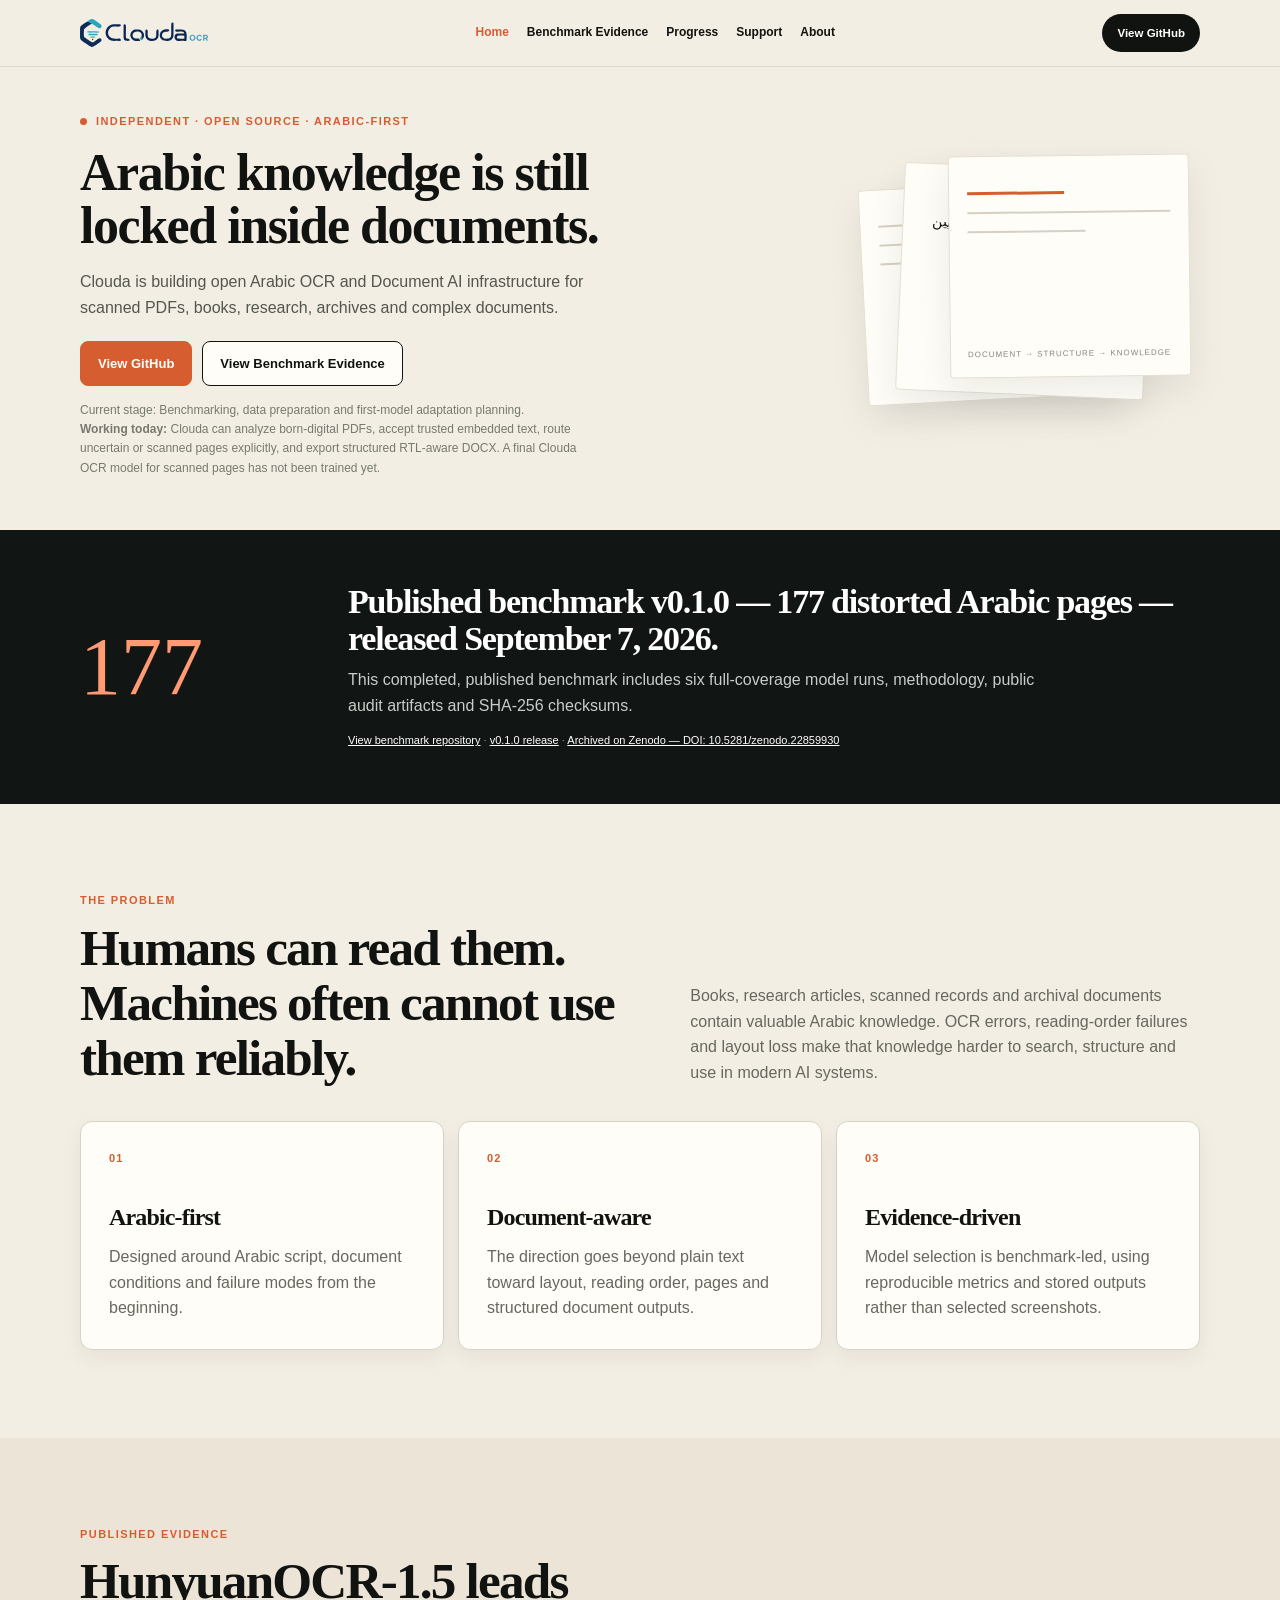
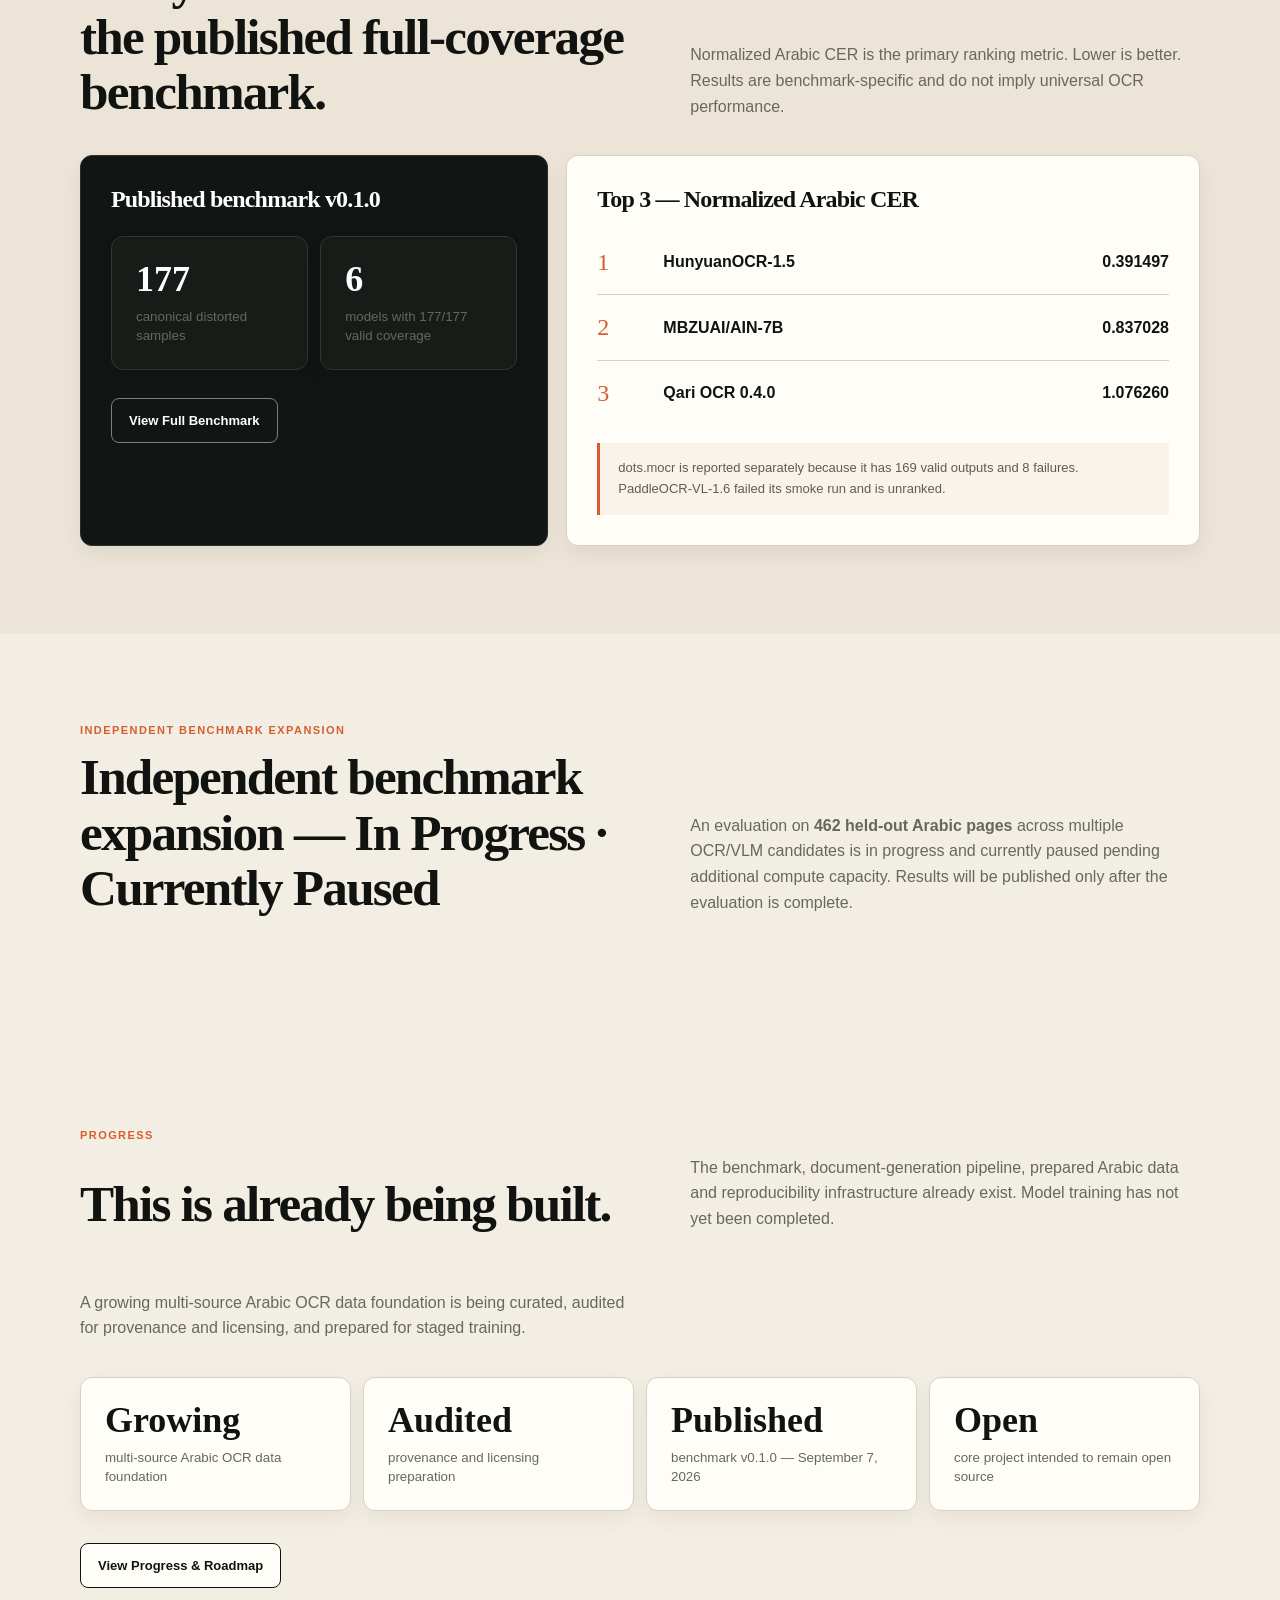
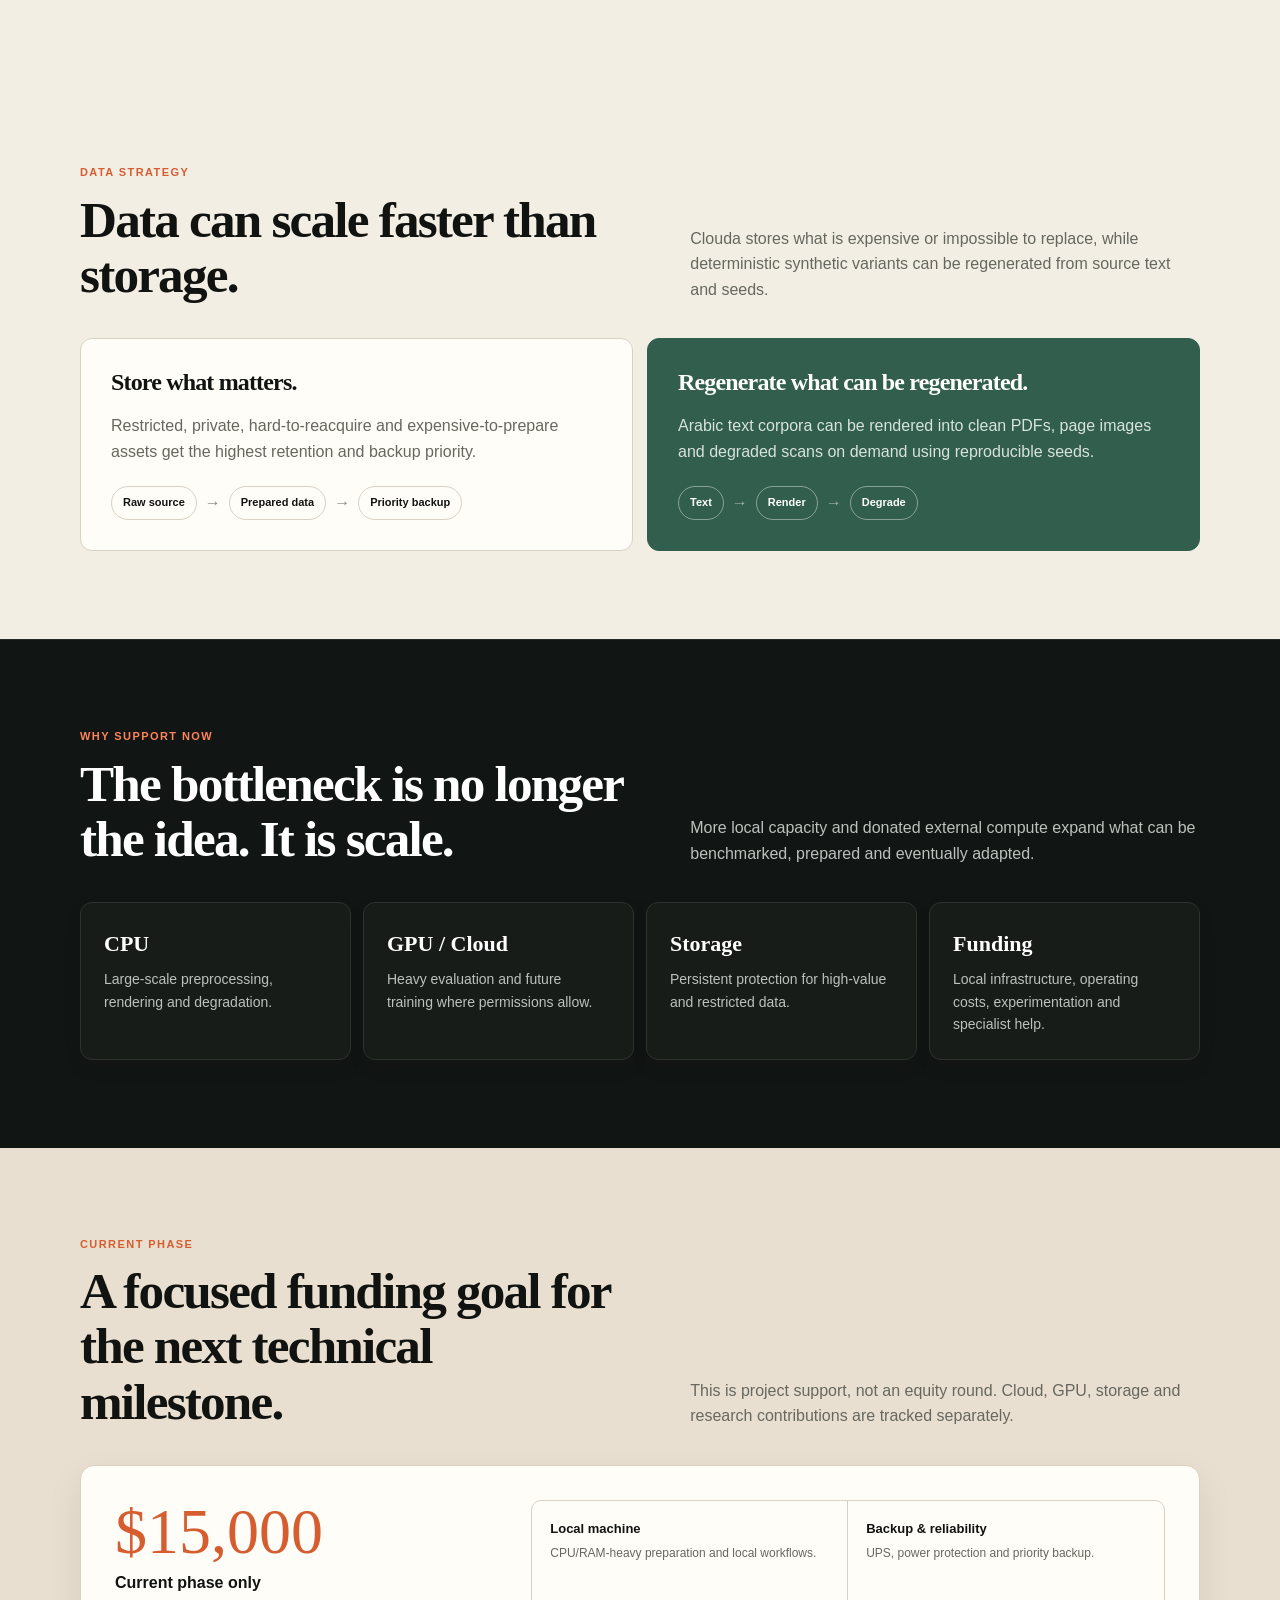
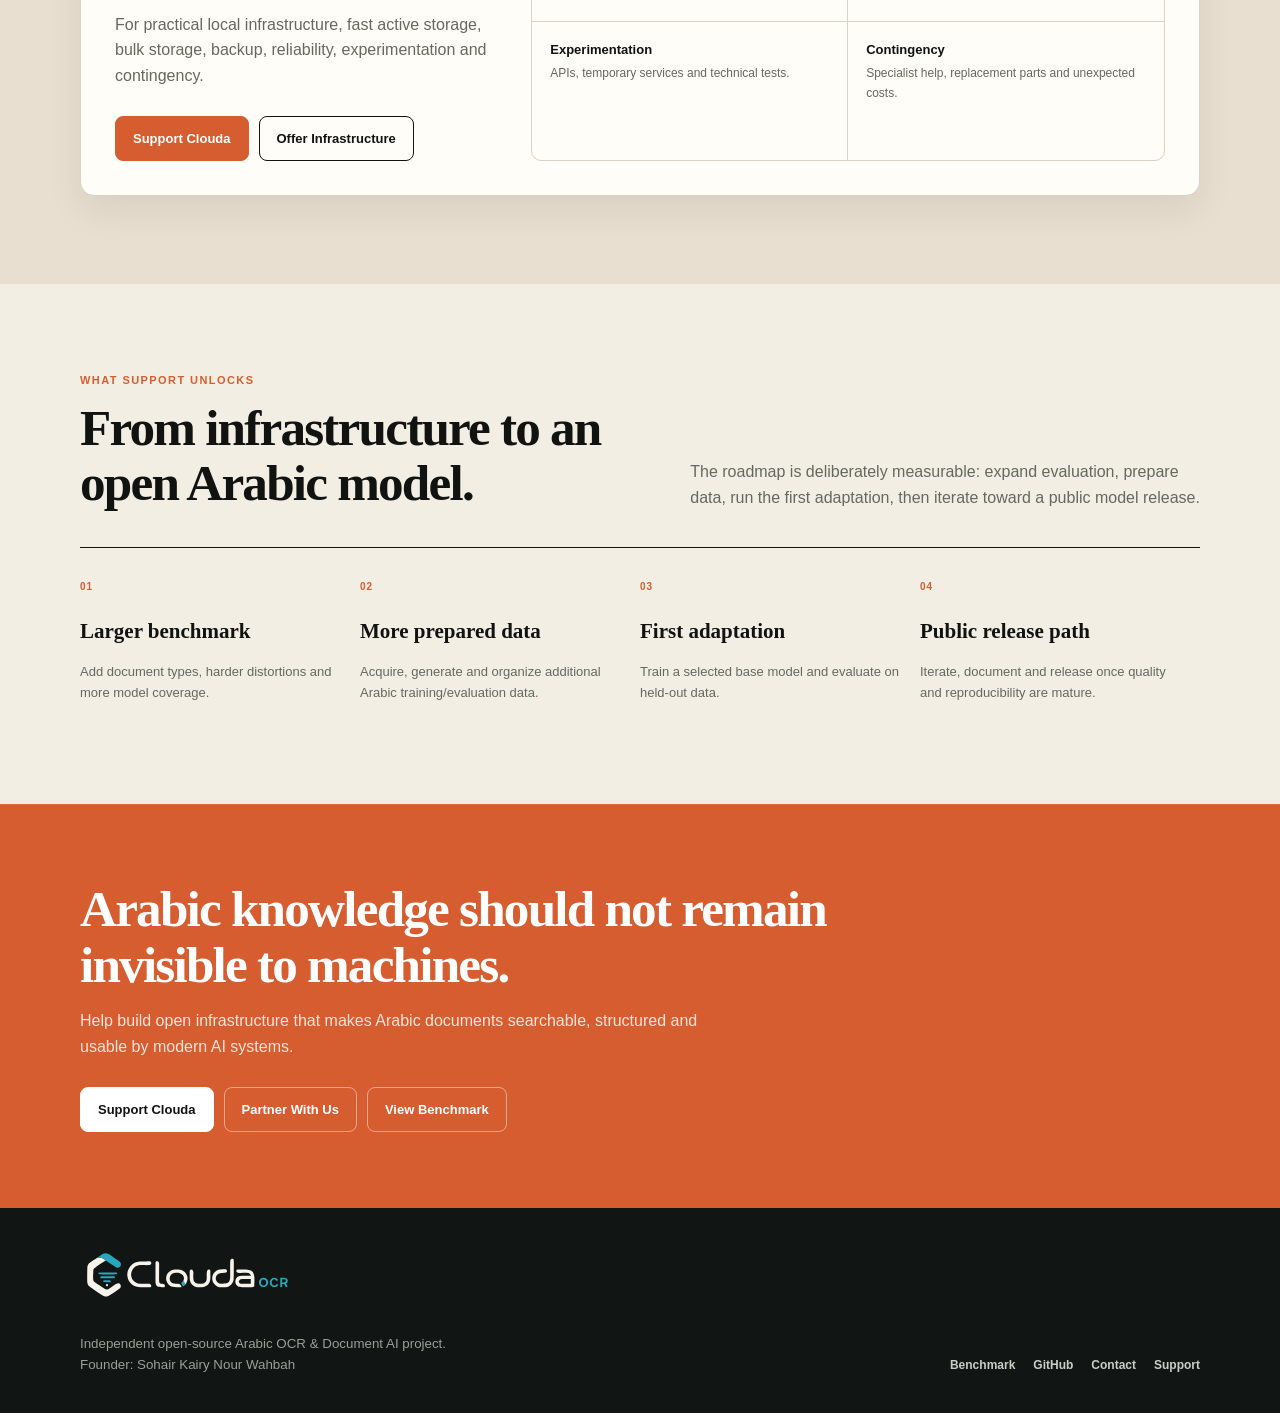
==== commit 19744dd4: "docs: refresh founder identity and benchmark status" ====
--- a/index.html
+++ b/index.html
@@ -2,9 +2,9 @@
 <section class="proof"><div class="wrap proofgrid"><div class="bigstat">177</div><div><h2>Published benchmark v0.1.0 — 177 distorted Arabic pages — released September 7, 2026.</h2><p>This completed, published benchmark includes six full-coverage model runs, methodology, public audit artifacts and SHA-256 checksums.</p><div class="source"><a href="https://github.com/sahrasayed3-crypto/clouda-ocr-benchmark" target="_blank" rel="noopener">View benchmark repository</a> · <a href="https://github.com/sahrasayed3-crypto/clouda-ocr-benchmark/releases/tag/v0.1.0" target="_blank" rel="noopener">v0.1.0 release</a> · <a href="https://doi.org/10.5281/zenodo.22859930" target="_blank" rel="noopener">Archived on Zenodo — DOI: 10.5281/zenodo.22859930</a></div></div></div></section>
 <section><div class="wrap"><div class="kicker">The problem</div><div class="sectionhead"><h2>Humans can read them. Machines often cannot use them reliably.</h2><p>Books, research articles, scanned records and archival documents contain valuable Arabic knowledge. OCR errors, reading-order failures and layout loss make that knowledge harder to search, structure and use in modern AI systems.</p></div><div class="cards3"><div class="card"><div class="num">01</div><h3>Arabic-first</h3><p>Designed around Arabic script, document conditions and failure modes from the beginning.</p></div><div class="card"><div class="num">02</div><h3>Document-aware</h3><p>The direction goes beyond plain text toward layout, reading order, pages and structured document outputs.</p></div><div class="card"><div class="num">03</div><h3>Evidence-driven</h3><p>Model selection is benchmark-led, using reproducible metrics and stored outputs rather than selected screenshots.</p></div></div></div></section>
 <section class="progress"><div class="wrap"><div class="kicker">Published evidence</div><div class="sectionhead"><h2>HunyuanOCR-1.5 leads the published full-coverage benchmark.</h2><p>Normalized Arabic CER is the primary ranking metric. Lower is better. Results are benchmark-specific and do not imply universal OCR performance.</p></div><div class="bench-top"><div class="benchmark-box dark"><h3>Published benchmark v0.1.0</h3><div class="stats" style="grid-template-columns:1fr 1fr;margin:22px 0 0"><div class="stat" style="background:#171c19;border-color:#303631"><strong>177</strong><small>canonical distorted samples</small></div><div class="stat" style="background:#171c19;border-color:#303631"><strong>6</strong><small>models with 177/177 valid coverage</small></div></div><div class="actions"><a class="btn ghost" href="https://github.com/sahrasayed3-crypto/clouda-ocr-benchmark" target="_blank" rel="noopener">View Full Benchmark</a></div></div><div class="benchmark-box"><h3>Top 3 — Normalized Arabic CER</h3><div class="rank-list"><div class="rank-row"><div class="rank">1</div><strong>HunyuanOCR-1.5</strong><div class="score">0.391497</div></div><div class="rank-row"><div class="rank">2</div><strong>MBZUAI/AIN-7B</strong><div class="score">0.837028</div></div><div class="rank-row"><div class="rank">3</div><strong>Qari OCR 0.4.0</strong><div class="score">1.076260</div></div></div><div class="note">dots.mocr is reported separately because it has 169 valid outputs and 8 failures. PaddleOCR-VL-1.6 failed its smoke run and is unranked.</div></div></div></div></section>
-<section><div class="wrap"><div class="kicker">Independent benchmark expansion</div><div class="sectionhead"><h2>Independent benchmark expansion — In Progress</h2><p>A new evaluation is currently being run on <strong>462 held-out Arabic pages</strong> across multiple OCR/VLM candidates. Results will be published only after the evaluation is complete.</p></div></div></section><section><div class="wrap"><div class="kicker">Progress</div><div class="sectionhead"><h2>This is already being built.</h2><p>The benchmark, document-generation pipeline, prepared Arabic data and reproducibility infrastructure already exist. Model training has not yet been completed.</p><p>A growing multi-source Arabic OCR data foundation is being curated, audited for provenance and licensing, and prepared for staged training.</p></div><div class="stats"><div class="stat"><strong>Growing</strong><small>multi-source Arabic OCR data foundation</small></div><div class="stat"><strong>Audited</strong><small>provenance and licensing preparation</small></div><div class="stat"><strong>Published</strong><small>benchmark v0.1.0 — September 7, 2026</small></div><div class="stat"><strong>Open</strong><small>core project intended to remain open source</small></div></div><div class="actions"><a class="btn light" href="progress.html">View Progress &amp; Roadmap</a></div></div></section>
+<section><div class="wrap"><div class="kicker">Independent benchmark expansion</div><div class="sectionhead"><h2>Independent benchmark expansion — In Progress · Currently Paused</h2><p>An evaluation on <strong>462 held-out Arabic pages</strong> across multiple OCR/VLM candidates is in progress and currently paused pending additional compute capacity. Results will be published only after the evaluation is complete.</p></div></div></section><section><div class="wrap"><div class="kicker">Progress</div><div class="sectionhead"><h2>This is already being built.</h2><p>The benchmark, document-generation pipeline, prepared Arabic data and reproducibility infrastructure already exist. Model training has not yet been completed.</p><p>A growing multi-source Arabic OCR data foundation is being curated, audited for provenance and licensing, and prepared for staged training.</p></div><div class="stats"><div class="stat"><strong>Growing</strong><small>multi-source Arabic OCR data foundation</small></div><div class="stat"><strong>Audited</strong><small>provenance and licensing preparation</small></div><div class="stat"><strong>Published</strong><small>benchmark v0.1.0 — September 7, 2026</small></div><div class="stat"><strong>Open</strong><small>core project intended to remain open source</small></div></div><div class="actions"><a class="btn light" href="progress.html">View Progress &amp; Roadmap</a></div></div></section>
 <section><div class="wrap"><div class="kicker">Data strategy</div><div class="sectionhead"><h2>Data can scale faster than storage.</h2><p>Clouda stores what is expensive or impossible to replace, while deterministic synthetic variants can be regenerated from source text and seeds.</p></div><div class="data-grid"><div class="data-card"><h3>Store what matters.</h3><p>Restricted, private, hard-to-reacquire and expensive-to-prepare assets get the highest retention and backup priority.</p><div class="flow"><span class="pill">Raw source</span><span class="arrow">→</span><span class="pill">Prepared data</span><span class="arrow">→</span><span class="pill">Priority backup</span></div></div><div class="data-card dark"><h3>Regenerate what can be regenerated.</h3><p>Arabic text corpora can be rendered into clean PDFs, page images and degraded scans on demand using reproducible seeds.</p><div class="flow"><span class="pill">Text</span><span class="arrow">→</span><span class="pill">Render</span><span class="arrow">→</span><span class="pill">Degrade</span></div></div></div></div></section>
 <section class="scale"><div class="wrap"><div class="kicker">Why support now</div><div class="sectionhead"><h2>The bottleneck is no longer the idea. It is scale.</h2><p>More local capacity and donated external compute expand what can be benchmarked, prepared and eventually adapted.</p></div><div class="resource-grid"><div class="resource"><strong>CPU</strong><p>Large-scale preprocessing, rendering and degradation.</p></div><div class="resource"><strong>GPU / Cloud</strong><p>Heavy evaluation and future training where permissions allow.</p></div><div class="resource"><strong>Storage</strong><p>Persistent protection for high-value and restricted data.</p></div><div class="resource"><strong>Funding</strong><p>Local infrastructure, operating costs, experimentation and specialist help.</p></div></div></div></section>
 <section class="funding"><div class="wrap"><div class="kicker">Current phase</div><div class="sectionhead"><h2>A focused funding goal for the next technical milestone.</h2><p>This is project support, not an equity round. Cloud, GPU, storage and research contributions are tracked separately.</p></div><div class="fundbox"><div><div class="amount">$15,000</div><div class="amountsub">Current phase only</div><p class="muted">For practical local infrastructure, fast active storage, bulk storage, backup, reliability, experimentation and contingency.</p><div class="actions"><a class="btn primary" href="https://paypal.me/SoherWhabh" target="_blank" rel="noopener">Support Clouda</a><a class="btn light" href="mailto:contact@cloudaocr.xyz?subject=Infrastructure%20Support%20%E2%80%94%20Clouda%20OCR" target="_blank" rel="noopener">Offer Infrastructure</a></div></div><div class="funditems"><div class="funditem"><b>Local machine</b><span>CPU/RAM-heavy preparation and local workflows.</span></div><div class="funditem"><b>Backup &amp; reliability</b><span>UPS, power protection and priority backup.</span></div><div class="funditem"><b>Experimentation</b><span>APIs, temporary services and technical tests.</span></div><div class="funditem"><b>Contingency</b><span>Specialist help, replacement parts and unexpected costs.</span></div></div></div></div></section>
 <section><div class="wrap"><div class="kicker">What support unlocks</div><div class="sectionhead"><h2>From infrastructure to an open Arabic model.</h2><p>The roadmap is deliberately measurable: expand evaluation, prepare data, run the first adaptation, then iterate toward a public model release.</p></div><div class="timeline"><div class="step"><em>01</em><b>Larger benchmark</b><p>Add document types, harder distortions and more model coverage.</p></div><div class="step"><em>02</em><b>More prepared data</b><p>Acquire, generate and organize additional Arabic training/evaluation data.</p></div><div class="step"><em>03</em><b>First adaptation</b><p>Train a selected base model and evaluate on held-out data.</p></div><div class="step"><em>04</em><b>Public release path</b><p>Iterate, document and release once quality and reproducibility are mature.</p></div></div></div></section>
-<section class="final"><div class="wrap"><h2>Arabic knowledge should not remain invisible to machines.</h2><p>Help build open infrastructure that makes Arabic documents searchable, structured and usable by modern AI systems.</p><div class="actions"><a class="btn primary" href="https://paypal.me/SoherWhabh" target="_blank" rel="noopener">Support Clouda</a><a class="btn ghost" href="mailto:contact@cloudaocr.xyz?subject=Partnership%20Inquiry%20%E2%80%94%20Clouda%20OCR" target="_blank" rel="noopener">Partner With Us</a><a class="btn ghost" href="https://github.com/sahrasayed3-crypto/clouda-ocr-benchmark" target="_blank" rel="noopener">View Benchmark</a></div></div></section><footer><div class="wrap foot"><div><a class="footer-logo" href="index.html" aria-label="Clouda OCR home"><img src="assets/logo-dark.svg" alt="Clouda OCR"></a><small>Independent open-source Arabic OCR &amp; Document AI project.<br>Founder: Sohair Khairy Nour</small></div><div class="footlinks"><a href="https://github.com/sahrasayed3-crypto/clouda-ocr-benchmark" target="_blank" rel="noopener">Benchmark</a><a href="https://github.com/sahrasayed3-crypto/clouda-ocr" target="_blank" rel="noopener">GitHub</a><a href="mailto:contact@cloudaocr.xyz?subject=Clouda%20OCR%20Inquiry" target="_blank" rel="noopener">Contact</a><a href="https://paypal.me/SoherWhabh" target="_blank" rel="noopener">Support</a></div></div></footer></body></html>+<section class="final"><div class="wrap"><h2>Arabic knowledge should not remain invisible to machines.</h2><p>Help build open infrastructure that makes Arabic documents searchable, structured and usable by modern AI systems.</p><div class="actions"><a class="btn primary" href="https://paypal.me/SoherWhabh" target="_blank" rel="noopener">Support Clouda</a><a class="btn ghost" href="mailto:contact@cloudaocr.xyz?subject=Partnership%20Inquiry%20%E2%80%94%20Clouda%20OCR" target="_blank" rel="noopener">Partner With Us</a><a class="btn ghost" href="https://github.com/sahrasayed3-crypto/clouda-ocr-benchmark" target="_blank" rel="noopener">View Benchmark</a></div></div></section><footer><div class="wrap foot"><div><a class="footer-logo" href="index.html" aria-label="Clouda OCR home"><img src="assets/logo-dark.svg" alt="Clouda OCR"></a><small>Independent open-source Arabic OCR &amp; Document AI project.<br>Founder: Sohair Kairy Nour Wahbah</small></div><div class="footlinks"><a href="https://github.com/sahrasayed3-crypto/clouda-ocr-benchmark" target="_blank" rel="noopener">Benchmark</a><a href="https://github.com/sahrasayed3-crypto/clouda-ocr" target="_blank" rel="noopener">GitHub</a><a href="mailto:contact@cloudaocr.xyz?subject=Clouda%20OCR%20Inquiry" target="_blank" rel="noopener">Contact</a><a href="https://paypal.me/SoherWhabh" target="_blank" rel="noopener">Support</a></div></div></footer></body></html>
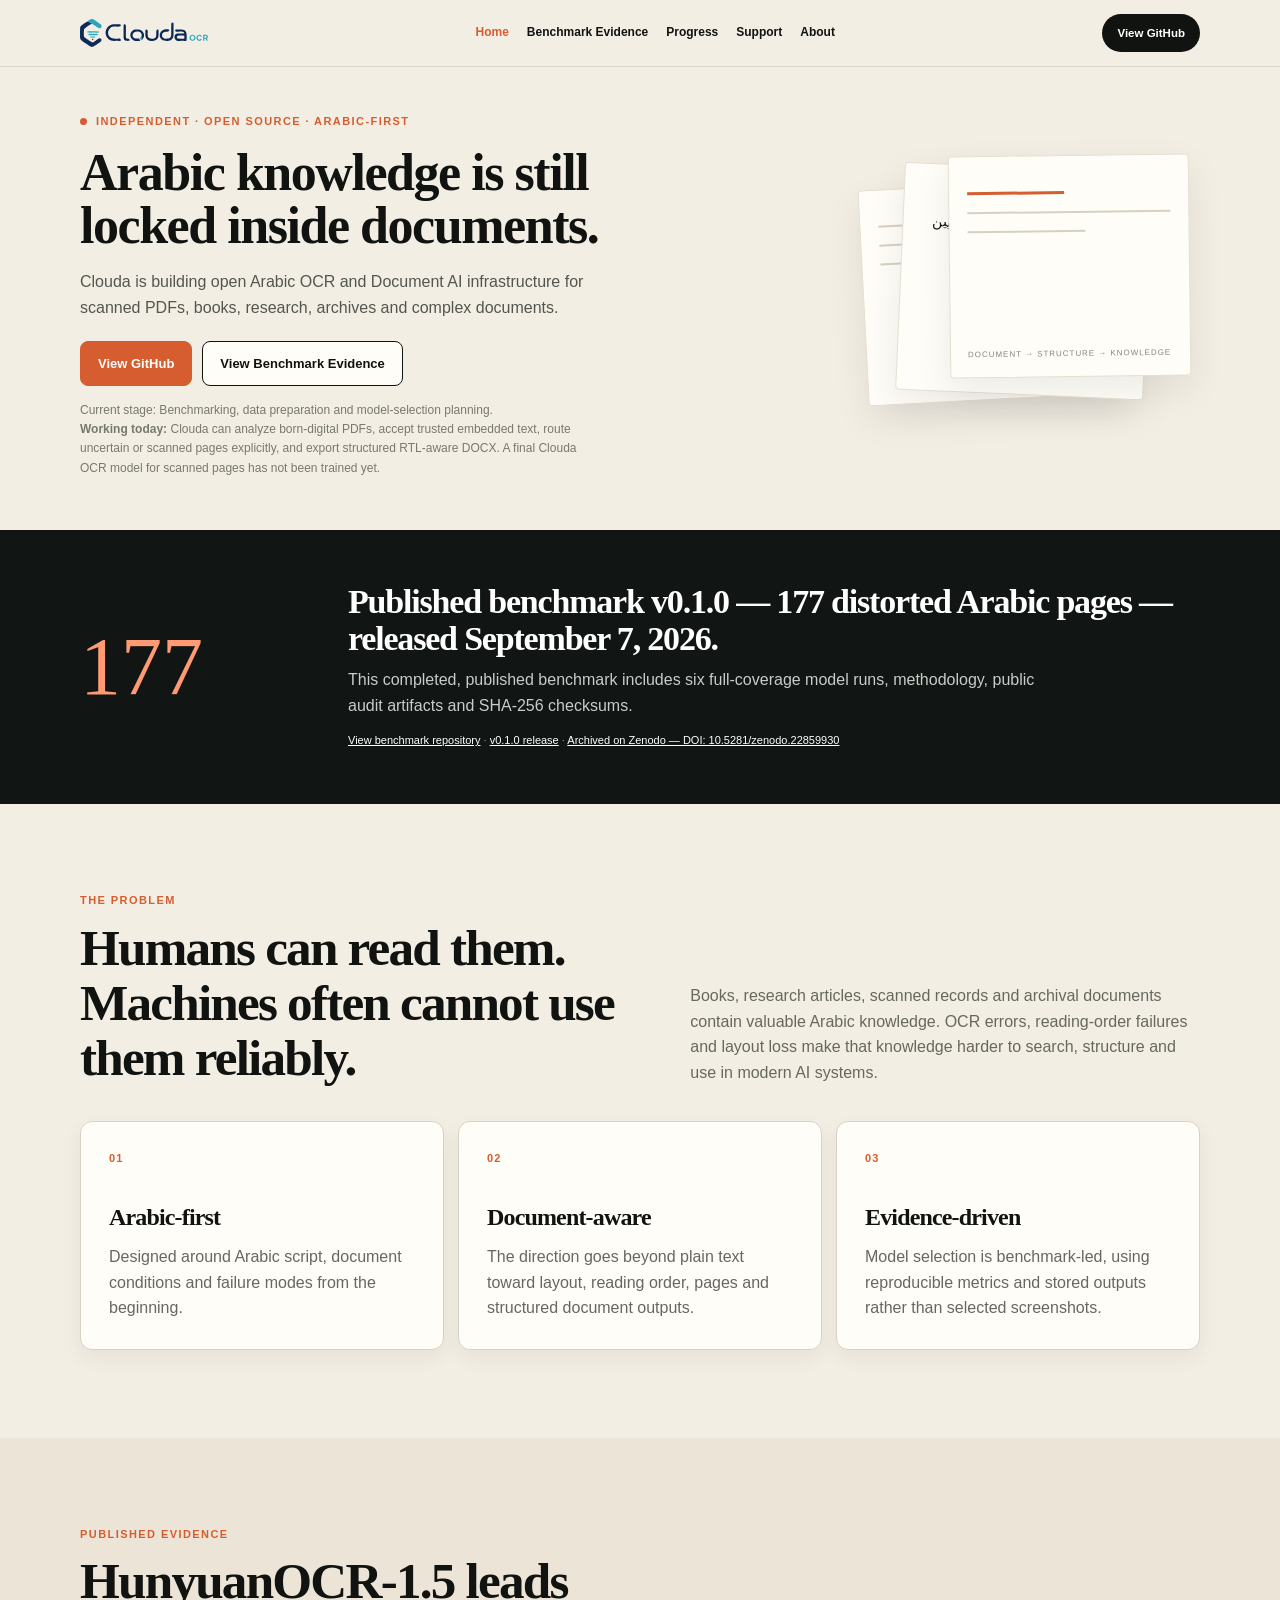
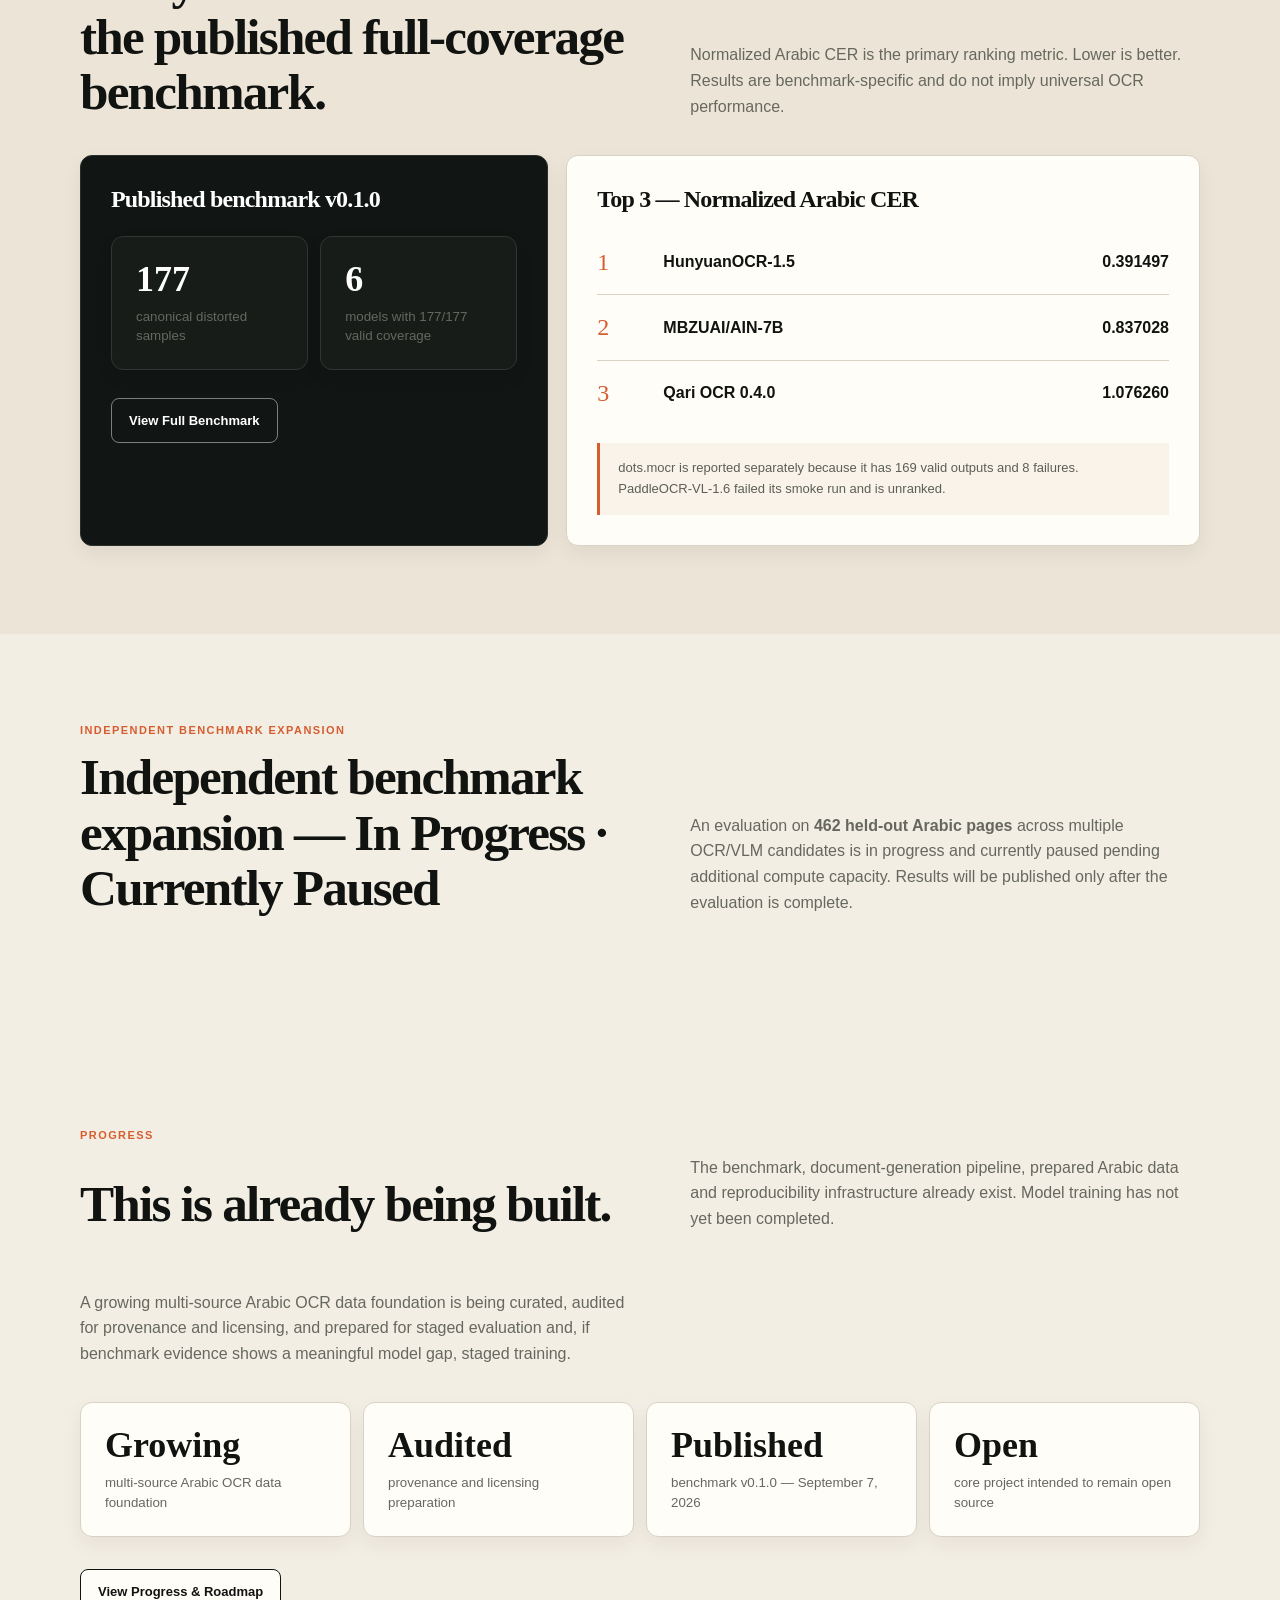
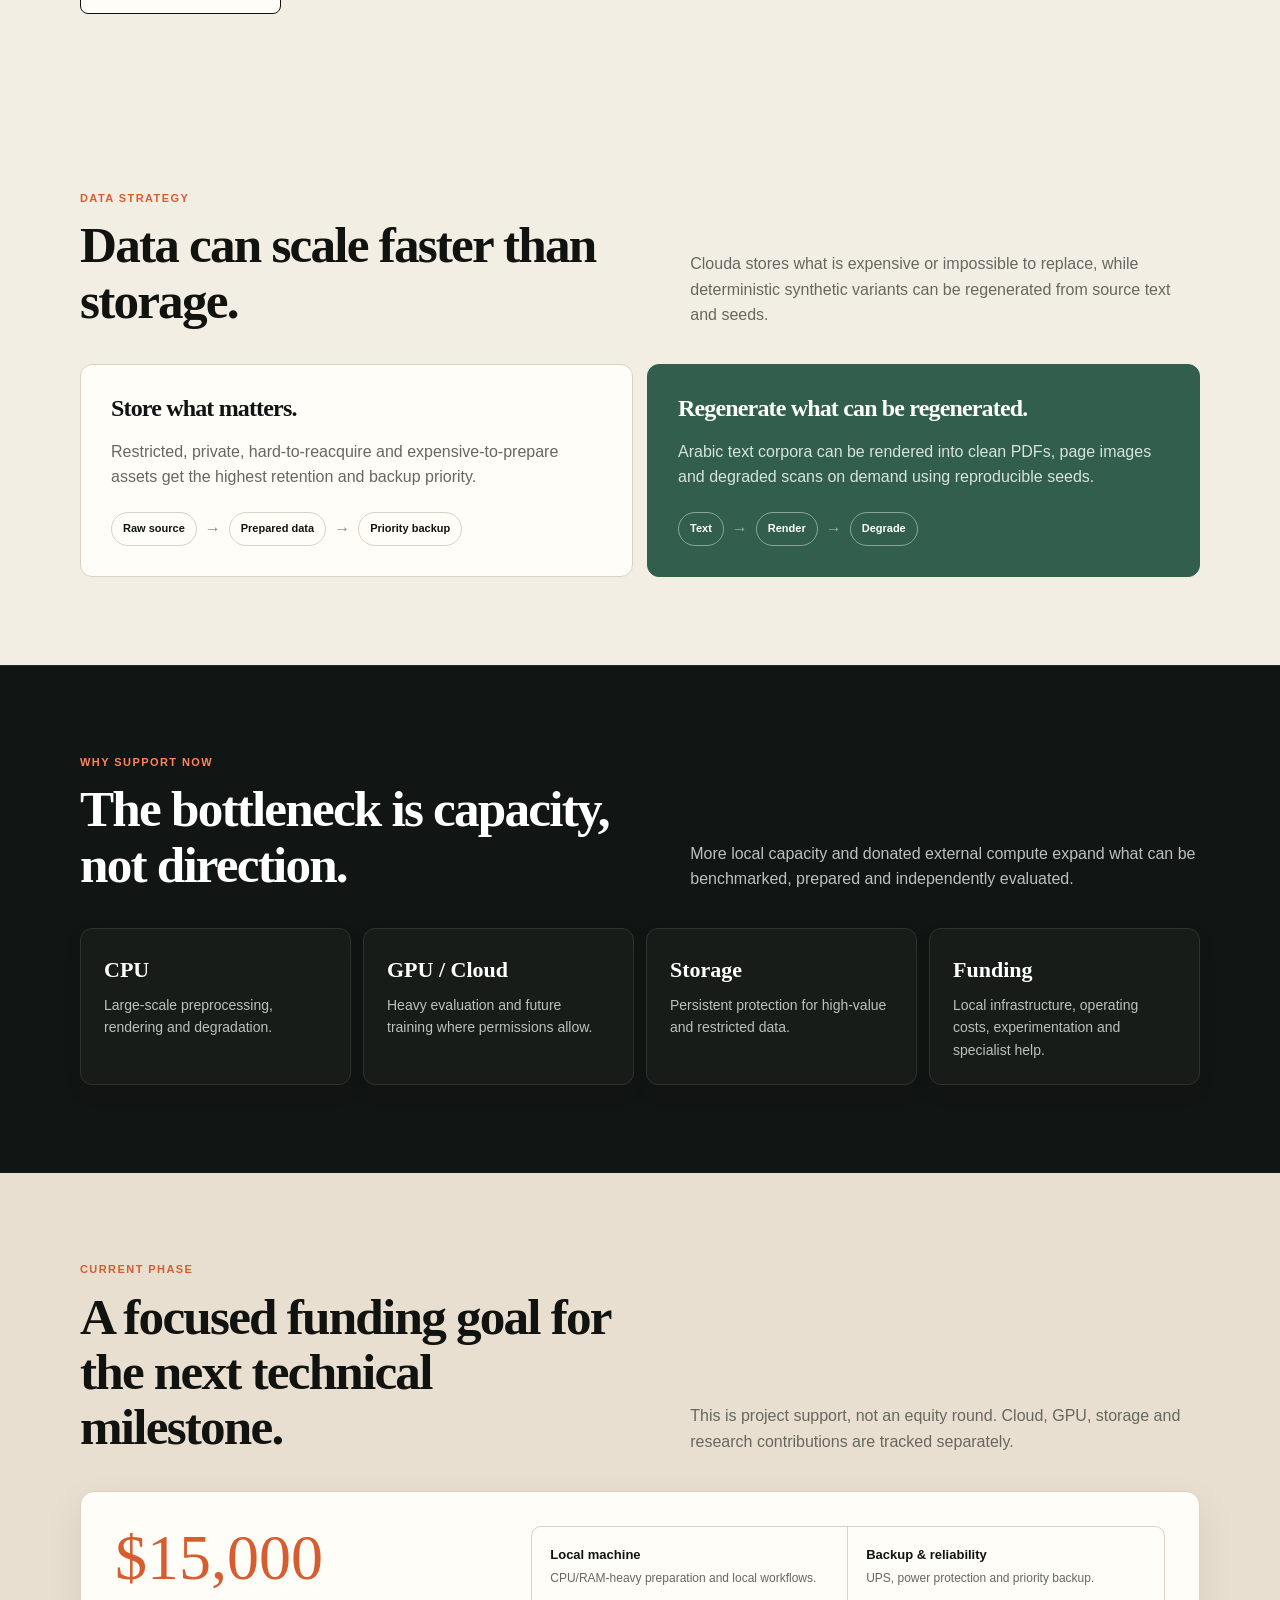
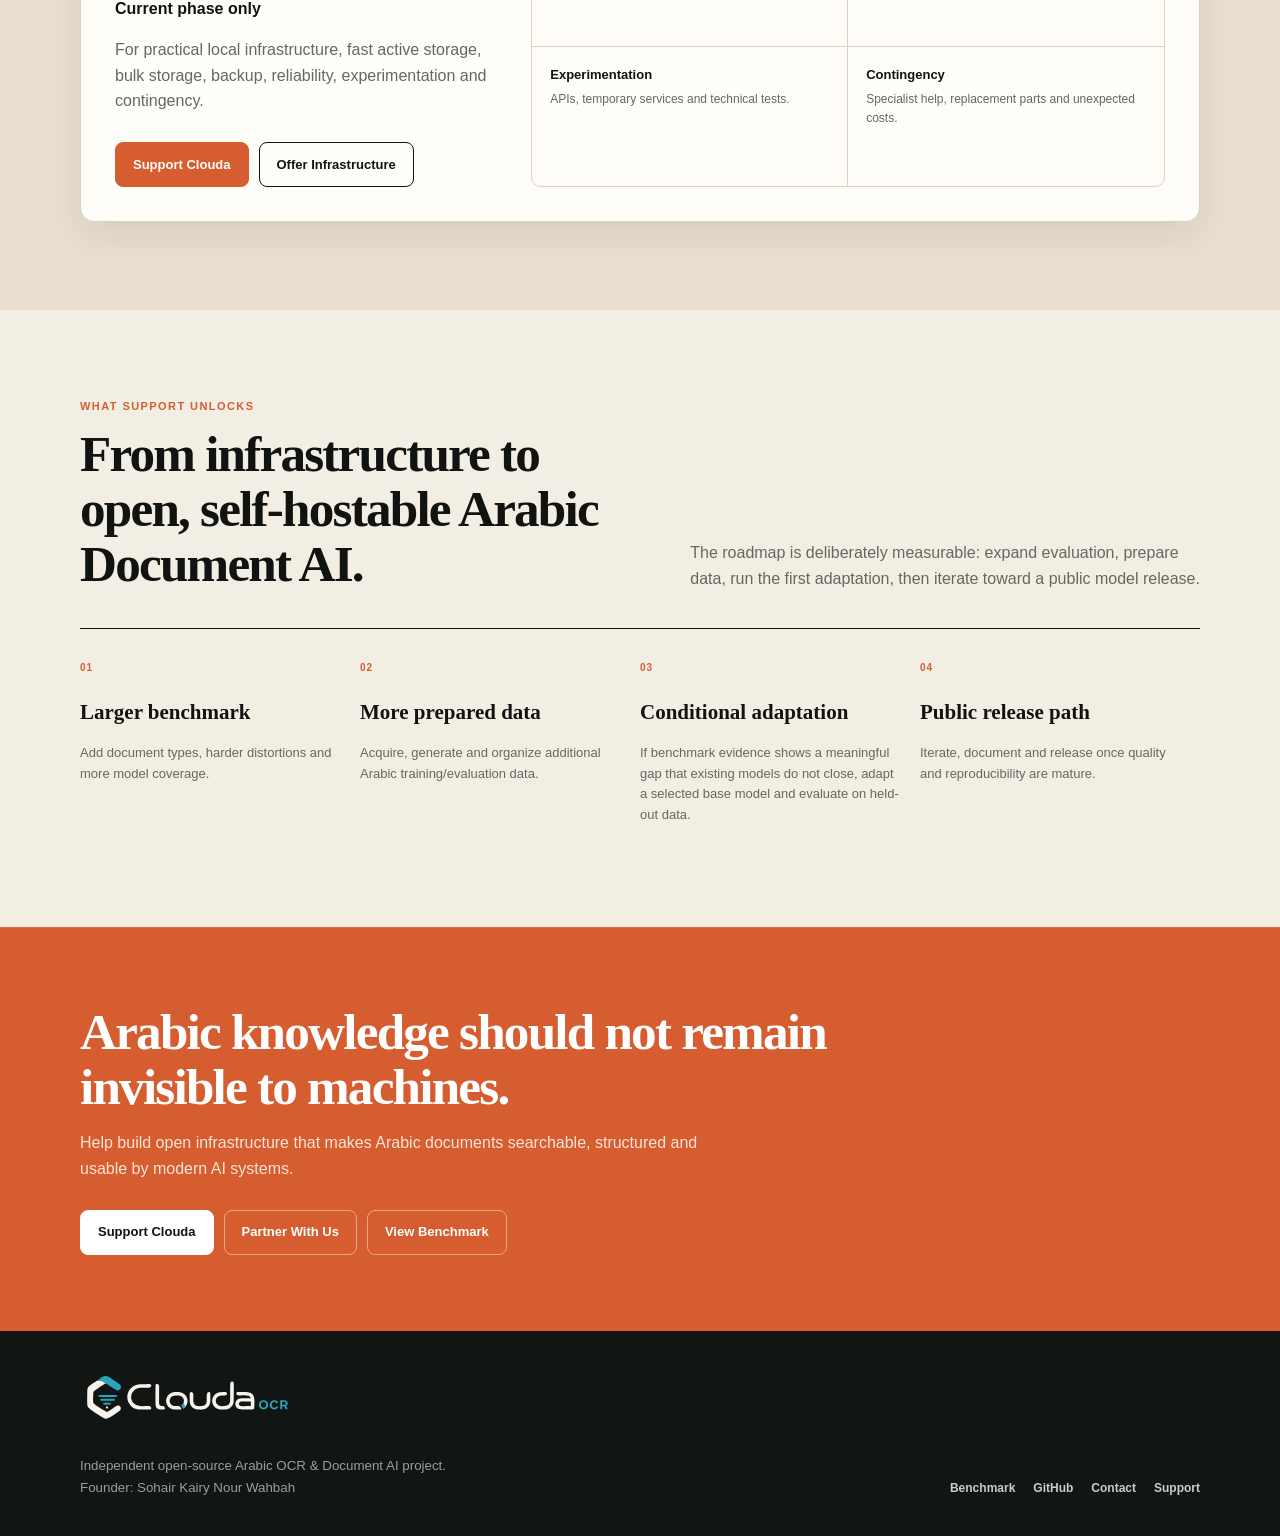
==== commit 7b27be35: "docs: align website with infrastructure-first project positioning" ====
--- a/index.html
+++ b/index.html
@@ -1,10 +1,10 @@
-<!doctype html><html lang="en"><head><meta charset="utf-8"><meta name="viewport" content="width=device-width,initial-scale=1"><title>Clouda OCR — Open Arabic Document Intelligence</title><meta name="description" content="Open-source Arabic-first OCR and Document AI infrastructure for scanned PDFs, books, research and archives."><meta property="og:title" content="Clouda OCR — Open Arabic Document Intelligence"><meta property="og:description" content="Open-source Arabic-first OCR and Document AI infrastructure for scanned PDFs, books, research and archives."><meta property="og:type" content="website"><meta property="og:site_name" content="Clouda OCR"><link rel="canonical" href="https://cloudaocr.xyz/"><link rel="icon" type="image/png" sizes="32x32" href="assets/favicon-32.png"><link rel="apple-touch-icon" sizes="180x180" href="assets/favicon-180.png"><meta property="og:image" content="https://cloudaocr.xyz/assets/social-preview.jpg"><meta property="og:image:width" content="1200"><meta property="og:image:height" content="630"><meta name="twitter:card" content="summary_large_image"><meta name="twitter:image" content="https://cloudaocr.xyz/assets/social-preview.jpg"><link rel="stylesheet" href="styles.css"><script defer src="site.js"></script></head><body><nav><div class="wrap navin"><a class="brand brand-logo" href="index.html" aria-label="Clouda OCR home"><img src="assets/logo-main.svg" alt="Clouda OCR"></a><div class="links"><a class="active" href="index.html">Home</a><a class="" href="technology.html">Benchmark Evidence</a><a class="" href="progress.html">Progress</a><a class="" href="support.html">Support</a><a class="" href="about.html">About</a></div><a class="navcta" href="https://github.com/sahrasayed3-crypto/clouda-ocr" target="_blank" rel="noopener">View GitHub</a><button class="mobile-menu-btn" aria-label="Open navigation" aria-expanded="false"><span></span><span></span><span></span></button><div class="mobile-menu"><a href="index.html">Home</a><a href="technology.html">Technology &amp; Evidence</a><a href="progress.html">Progress &amp; Roadmap</a><a href="support.html">Support &amp; Partnerships</a><a href="about.html">About &amp; Contact</a></div></div></nav><header class="hero"><div class="wrap herogrid"><div><div class="eyebrow"><i></i>Independent · Open Source · Arabic-First</div><h1>Arabic knowledge is still locked inside documents.</h1><p class="lead">Clouda is building open Arabic OCR and Document AI infrastructure for scanned PDFs, books, research, archives and complex documents.</p><div class="actions"><a class="btn primary" href="https://github.com/sahrasayed3-crypto/clouda-ocr" target="_blank" rel="noopener">View GitHub</a><a class="btn light" href="technology.html">View Benchmark Evidence</a></div><div class="micro">Current stage: Benchmarking, data preparation and first-model adaptation planning.<br><strong>Working today:</strong> Clouda can analyze born-digital PDFs, accept trusted embedded text, route uncertain or scanned pages explicitly, and export structured RTL-aware DOCX. A final Clouda OCR model for scanned pages has not been trained yet.</div></div><div class="docstack"><div class="sheet a"><div class="rule"></div><div class="rule short"></div><div class="rule"></div></div><div class="sheet b"><div class="arabic">المعرفة العربية موجودة في ملايين الصفحات والكتب والوثائق، لكن الوصول الآلي إليها ما زال صعبًا.</div></div><div class="sheet c"><div class="rule orange"></div><div class="rule"></div><div class="rule short"></div><span class="corner">document → structure → knowledge</span></div></div></div></header>
+<!doctype html><html lang="en"><head><meta charset="utf-8"><meta name="viewport" content="width=device-width,initial-scale=1"><title>Clouda OCR — Open Arabic Document Intelligence</title><meta name="description" content="Open-source Arabic-first OCR and Document AI infrastructure for scanned PDFs, books, research and archives."><meta property="og:title" content="Clouda OCR — Open Arabic Document Intelligence"><meta property="og:description" content="Open-source Arabic-first OCR and Document AI infrastructure for scanned PDFs, books, research and archives."><meta property="og:type" content="website"><meta property="og:site_name" content="Clouda OCR"><link rel="canonical" href="https://cloudaocr.xyz/"><link rel="icon" type="image/png" sizes="32x32" href="assets/favicon-32.png"><link rel="apple-touch-icon" sizes="180x180" href="assets/favicon-180.png"><meta property="og:image" content="https://cloudaocr.xyz/assets/social-preview.jpg"><meta property="og:image:width" content="1200"><meta property="og:image:height" content="630"><meta name="twitter:card" content="summary_large_image"><meta name="twitter:image" content="https://cloudaocr.xyz/assets/social-preview.jpg"><link rel="stylesheet" href="styles.css"><script defer src="site.js"></script></head><body><nav><div class="wrap navin"><a class="brand brand-logo" href="index.html" aria-label="Clouda OCR home"><img src="assets/logo-main.svg" alt="Clouda OCR"></a><div class="links"><a class="active" href="index.html">Home</a><a class="" href="technology.html">Benchmark Evidence</a><a class="" href="progress.html">Progress</a><a class="" href="support.html">Support</a><a class="" href="about.html">About</a></div><a class="navcta" href="https://github.com/sahrasayed3-crypto/clouda-ocr" target="_blank" rel="noopener">View GitHub</a><button class="mobile-menu-btn" aria-label="Open navigation" aria-expanded="false"><span></span><span></span><span></span></button><div class="mobile-menu"><a href="index.html">Home</a><a href="technology.html">Technology &amp; Evidence</a><a href="progress.html">Progress &amp; Roadmap</a><a href="support.html">Support &amp; Partnerships</a><a href="about.html">About &amp; Contact</a></div></div></nav><header class="hero"><div class="wrap herogrid"><div><div class="eyebrow"><i></i>Independent · Open Source · Arabic-First</div><h1>Arabic knowledge is still locked inside documents.</h1><p class="lead">Clouda is building open Arabic OCR and Document AI infrastructure for scanned PDFs, books, research, archives and complex documents.</p><div class="actions"><a class="btn primary" href="https://github.com/sahrasayed3-crypto/clouda-ocr" target="_blank" rel="noopener">View GitHub</a><a class="btn light" href="technology.html">View Benchmark Evidence</a></div><div class="micro">Current stage: Benchmarking, data preparation and model-selection planning.<br><strong>Working today:</strong> Clouda can analyze born-digital PDFs, accept trusted embedded text, route uncertain or scanned pages explicitly, and export structured RTL-aware DOCX. A final Clouda OCR model for scanned pages has not been trained yet.</div></div><div class="docstack"><div class="sheet a"><div class="rule"></div><div class="rule short"></div><div class="rule"></div></div><div class="sheet b"><div class="arabic">المعرفة العربية موجودة في ملايين الصفحات والكتب والوثائق، لكن الوصول الآلي إليها ما زال صعبًا.</div></div><div class="sheet c"><div class="rule orange"></div><div class="rule"></div><div class="rule short"></div><span class="corner">document → structure → knowledge</span></div></div></div></header>
 <section class="proof"><div class="wrap proofgrid"><div class="bigstat">177</div><div><h2>Published benchmark v0.1.0 — 177 distorted Arabic pages — released September 7, 2026.</h2><p>This completed, published benchmark includes six full-coverage model runs, methodology, public audit artifacts and SHA-256 checksums.</p><div class="source"><a href="https://github.com/sahrasayed3-crypto/clouda-ocr-benchmark" target="_blank" rel="noopener">View benchmark repository</a> · <a href="https://github.com/sahrasayed3-crypto/clouda-ocr-benchmark/releases/tag/v0.1.0" target="_blank" rel="noopener">v0.1.0 release</a> · <a href="https://doi.org/10.5281/zenodo.22859930" target="_blank" rel="noopener">Archived on Zenodo — DOI: 10.5281/zenodo.22859930</a></div></div></div></section>
 <section><div class="wrap"><div class="kicker">The problem</div><div class="sectionhead"><h2>Humans can read them. Machines often cannot use them reliably.</h2><p>Books, research articles, scanned records and archival documents contain valuable Arabic knowledge. OCR errors, reading-order failures and layout loss make that knowledge harder to search, structure and use in modern AI systems.</p></div><div class="cards3"><div class="card"><div class="num">01</div><h3>Arabic-first</h3><p>Designed around Arabic script, document conditions and failure modes from the beginning.</p></div><div class="card"><div class="num">02</div><h3>Document-aware</h3><p>The direction goes beyond plain text toward layout, reading order, pages and structured document outputs.</p></div><div class="card"><div class="num">03</div><h3>Evidence-driven</h3><p>Model selection is benchmark-led, using reproducible metrics and stored outputs rather than selected screenshots.</p></div></div></div></section>
 <section class="progress"><div class="wrap"><div class="kicker">Published evidence</div><div class="sectionhead"><h2>HunyuanOCR-1.5 leads the published full-coverage benchmark.</h2><p>Normalized Arabic CER is the primary ranking metric. Lower is better. Results are benchmark-specific and do not imply universal OCR performance.</p></div><div class="bench-top"><div class="benchmark-box dark"><h3>Published benchmark v0.1.0</h3><div class="stats" style="grid-template-columns:1fr 1fr;margin:22px 0 0"><div class="stat" style="background:#171c19;border-color:#303631"><strong>177</strong><small>canonical distorted samples</small></div><div class="stat" style="background:#171c19;border-color:#303631"><strong>6</strong><small>models with 177/177 valid coverage</small></div></div><div class="actions"><a class="btn ghost" href="https://github.com/sahrasayed3-crypto/clouda-ocr-benchmark" target="_blank" rel="noopener">View Full Benchmark</a></div></div><div class="benchmark-box"><h3>Top 3 — Normalized Arabic CER</h3><div class="rank-list"><div class="rank-row"><div class="rank">1</div><strong>HunyuanOCR-1.5</strong><div class="score">0.391497</div></div><div class="rank-row"><div class="rank">2</div><strong>MBZUAI/AIN-7B</strong><div class="score">0.837028</div></div><div class="rank-row"><div class="rank">3</div><strong>Qari OCR 0.4.0</strong><div class="score">1.076260</div></div></div><div class="note">dots.mocr is reported separately because it has 169 valid outputs and 8 failures. PaddleOCR-VL-1.6 failed its smoke run and is unranked.</div></div></div></div></section>
-<section><div class="wrap"><div class="kicker">Independent benchmark expansion</div><div class="sectionhead"><h2>Independent benchmark expansion — In Progress · Currently Paused</h2><p>An evaluation on <strong>462 held-out Arabic pages</strong> across multiple OCR/VLM candidates is in progress and currently paused pending additional compute capacity. Results will be published only after the evaluation is complete.</p></div></div></section><section><div class="wrap"><div class="kicker">Progress</div><div class="sectionhead"><h2>This is already being built.</h2><p>The benchmark, document-generation pipeline, prepared Arabic data and reproducibility infrastructure already exist. Model training has not yet been completed.</p><p>A growing multi-source Arabic OCR data foundation is being curated, audited for provenance and licensing, and prepared for staged training.</p></div><div class="stats"><div class="stat"><strong>Growing</strong><small>multi-source Arabic OCR data foundation</small></div><div class="stat"><strong>Audited</strong><small>provenance and licensing preparation</small></div><div class="stat"><strong>Published</strong><small>benchmark v0.1.0 — September 7, 2026</small></div><div class="stat"><strong>Open</strong><small>core project intended to remain open source</small></div></div><div class="actions"><a class="btn light" href="progress.html">View Progress &amp; Roadmap</a></div></div></section>
+<section><div class="wrap"><div class="kicker">Independent benchmark expansion</div><div class="sectionhead"><h2>Independent benchmark expansion — In Progress · Currently Paused</h2><p>An evaluation on <strong>462 held-out Arabic pages</strong> across multiple OCR/VLM candidates is in progress and currently paused pending additional compute capacity. Results will be published only after the evaluation is complete.</p></div></div></section><section><div class="wrap"><div class="kicker">Progress</div><div class="sectionhead"><h2>This is already being built.</h2><p>The benchmark, document-generation pipeline, prepared Arabic data and reproducibility infrastructure already exist. Model training has not yet been completed.</p><p>A growing multi-source Arabic OCR data foundation is being curated, audited for provenance and licensing, and prepared for staged evaluation and, if benchmark evidence shows a meaningful model gap, staged training.</p></div><div class="stats"><div class="stat"><strong>Growing</strong><small>multi-source Arabic OCR data foundation</small></div><div class="stat"><strong>Audited</strong><small>provenance and licensing preparation</small></div><div class="stat"><strong>Published</strong><small>benchmark v0.1.0 — September 7, 2026</small></div><div class="stat"><strong>Open</strong><small>core project intended to remain open source</small></div></div><div class="actions"><a class="btn light" href="progress.html">View Progress &amp; Roadmap</a></div></div></section>
 <section><div class="wrap"><div class="kicker">Data strategy</div><div class="sectionhead"><h2>Data can scale faster than storage.</h2><p>Clouda stores what is expensive or impossible to replace, while deterministic synthetic variants can be regenerated from source text and seeds.</p></div><div class="data-grid"><div class="data-card"><h3>Store what matters.</h3><p>Restricted, private, hard-to-reacquire and expensive-to-prepare assets get the highest retention and backup priority.</p><div class="flow"><span class="pill">Raw source</span><span class="arrow">→</span><span class="pill">Prepared data</span><span class="arrow">→</span><span class="pill">Priority backup</span></div></div><div class="data-card dark"><h3>Regenerate what can be regenerated.</h3><p>Arabic text corpora can be rendered into clean PDFs, page images and degraded scans on demand using reproducible seeds.</p><div class="flow"><span class="pill">Text</span><span class="arrow">→</span><span class="pill">Render</span><span class="arrow">→</span><span class="pill">Degrade</span></div></div></div></div></section>
-<section class="scale"><div class="wrap"><div class="kicker">Why support now</div><div class="sectionhead"><h2>The bottleneck is no longer the idea. It is scale.</h2><p>More local capacity and donated external compute expand what can be benchmarked, prepared and eventually adapted.</p></div><div class="resource-grid"><div class="resource"><strong>CPU</strong><p>Large-scale preprocessing, rendering and degradation.</p></div><div class="resource"><strong>GPU / Cloud</strong><p>Heavy evaluation and future training where permissions allow.</p></div><div class="resource"><strong>Storage</strong><p>Persistent protection for high-value and restricted data.</p></div><div class="resource"><strong>Funding</strong><p>Local infrastructure, operating costs, experimentation and specialist help.</p></div></div></div></section>
+<section class="scale"><div class="wrap"><div class="kicker">Why support now</div><div class="sectionhead"><h2>The bottleneck is capacity, not direction.</h2><p>More local capacity and donated external compute expand what can be benchmarked, prepared and independently evaluated.</p></div><div class="resource-grid"><div class="resource"><strong>CPU</strong><p>Large-scale preprocessing, rendering and degradation.</p></div><div class="resource"><strong>GPU / Cloud</strong><p>Heavy evaluation and future training where permissions allow.</p></div><div class="resource"><strong>Storage</strong><p>Persistent protection for high-value and restricted data.</p></div><div class="resource"><strong>Funding</strong><p>Local infrastructure, operating costs, experimentation and specialist help.</p></div></div></div></section>
 <section class="funding"><div class="wrap"><div class="kicker">Current phase</div><div class="sectionhead"><h2>A focused funding goal for the next technical milestone.</h2><p>This is project support, not an equity round. Cloud, GPU, storage and research contributions are tracked separately.</p></div><div class="fundbox"><div><div class="amount">$15,000</div><div class="amountsub">Current phase only</div><p class="muted">For practical local infrastructure, fast active storage, bulk storage, backup, reliability, experimentation and contingency.</p><div class="actions"><a class="btn primary" href="https://paypal.me/SoherWhabh" target="_blank" rel="noopener">Support Clouda</a><a class="btn light" href="mailto:contact@cloudaocr.xyz?subject=Infrastructure%20Support%20%E2%80%94%20Clouda%20OCR" target="_blank" rel="noopener">Offer Infrastructure</a></div></div><div class="funditems"><div class="funditem"><b>Local machine</b><span>CPU/RAM-heavy preparation and local workflows.</span></div><div class="funditem"><b>Backup &amp; reliability</b><span>UPS, power protection and priority backup.</span></div><div class="funditem"><b>Experimentation</b><span>APIs, temporary services and technical tests.</span></div><div class="funditem"><b>Contingency</b><span>Specialist help, replacement parts and unexpected costs.</span></div></div></div></div></section>
-<section><div class="wrap"><div class="kicker">What support unlocks</div><div class="sectionhead"><h2>From infrastructure to an open Arabic model.</h2><p>The roadmap is deliberately measurable: expand evaluation, prepare data, run the first adaptation, then iterate toward a public model release.</p></div><div class="timeline"><div class="step"><em>01</em><b>Larger benchmark</b><p>Add document types, harder distortions and more model coverage.</p></div><div class="step"><em>02</em><b>More prepared data</b><p>Acquire, generate and organize additional Arabic training/evaluation data.</p></div><div class="step"><em>03</em><b>First adaptation</b><p>Train a selected base model and evaluate on held-out data.</p></div><div class="step"><em>04</em><b>Public release path</b><p>Iterate, document and release once quality and reproducibility are mature.</p></div></div></div></section>
+<section><div class="wrap"><div class="kicker">What support unlocks</div><div class="sectionhead"><h2>From infrastructure to open, self-hostable Arabic Document AI.</h2><p>The roadmap is deliberately measurable: expand evaluation, prepare data, run the first adaptation, then iterate toward a public model release.</p></div><div class="timeline"><div class="step"><em>01</em><b>Larger benchmark</b><p>Add document types, harder distortions and more model coverage.</p></div><div class="step"><em>02</em><b>More prepared data</b><p>Acquire, generate and organize additional Arabic training/evaluation data.</p></div><div class="step"><em>03</em><b>Conditional adaptation</b><p>If benchmark evidence shows a meaningful gap that existing models do not close, adapt a selected base model and evaluate on held-out data.</p></div><div class="step"><em>04</em><b>Public release path</b><p>Iterate, document and release once quality and reproducibility are mature.</p></div></div></div></section>
 <section class="final"><div class="wrap"><h2>Arabic knowledge should not remain invisible to machines.</h2><p>Help build open infrastructure that makes Arabic documents searchable, structured and usable by modern AI systems.</p><div class="actions"><a class="btn primary" href="https://paypal.me/SoherWhabh" target="_blank" rel="noopener">Support Clouda</a><a class="btn ghost" href="mailto:contact@cloudaocr.xyz?subject=Partnership%20Inquiry%20%E2%80%94%20Clouda%20OCR" target="_blank" rel="noopener">Partner With Us</a><a class="btn ghost" href="https://github.com/sahrasayed3-crypto/clouda-ocr-benchmark" target="_blank" rel="noopener">View Benchmark</a></div></div></section><footer><div class="wrap foot"><div><a class="footer-logo" href="index.html" aria-label="Clouda OCR home"><img src="assets/logo-dark.svg" alt="Clouda OCR"></a><small>Independent open-source Arabic OCR &amp; Document AI project.<br>Founder: Sohair Kairy Nour Wahbah</small></div><div class="footlinks"><a href="https://github.com/sahrasayed3-crypto/clouda-ocr-benchmark" target="_blank" rel="noopener">Benchmark</a><a href="https://github.com/sahrasayed3-crypto/clouda-ocr" target="_blank" rel="noopener">GitHub</a><a href="mailto:contact@cloudaocr.xyz?subject=Clouda%20OCR%20Inquiry" target="_blank" rel="noopener">Contact</a><a href="https://paypal.me/SoherWhabh" target="_blank" rel="noopener">Support</a></div></div></footer></body></html>
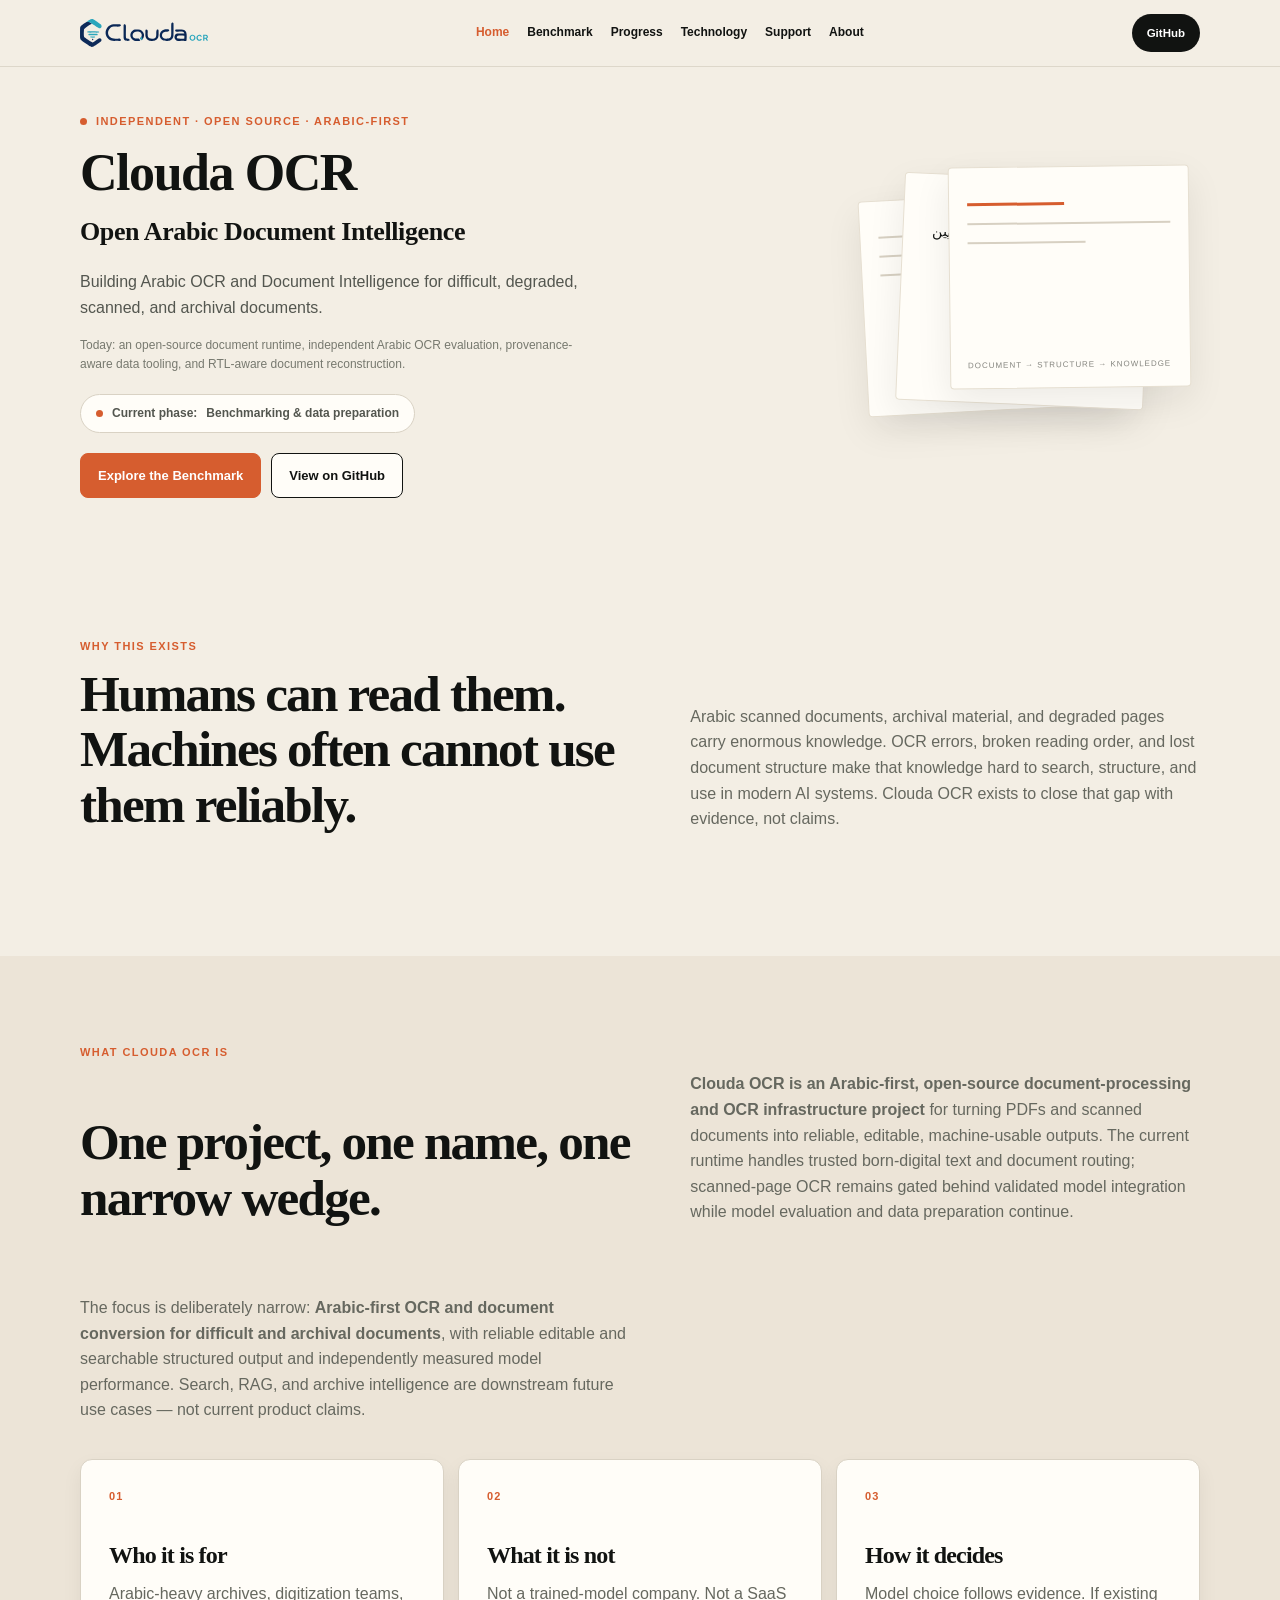
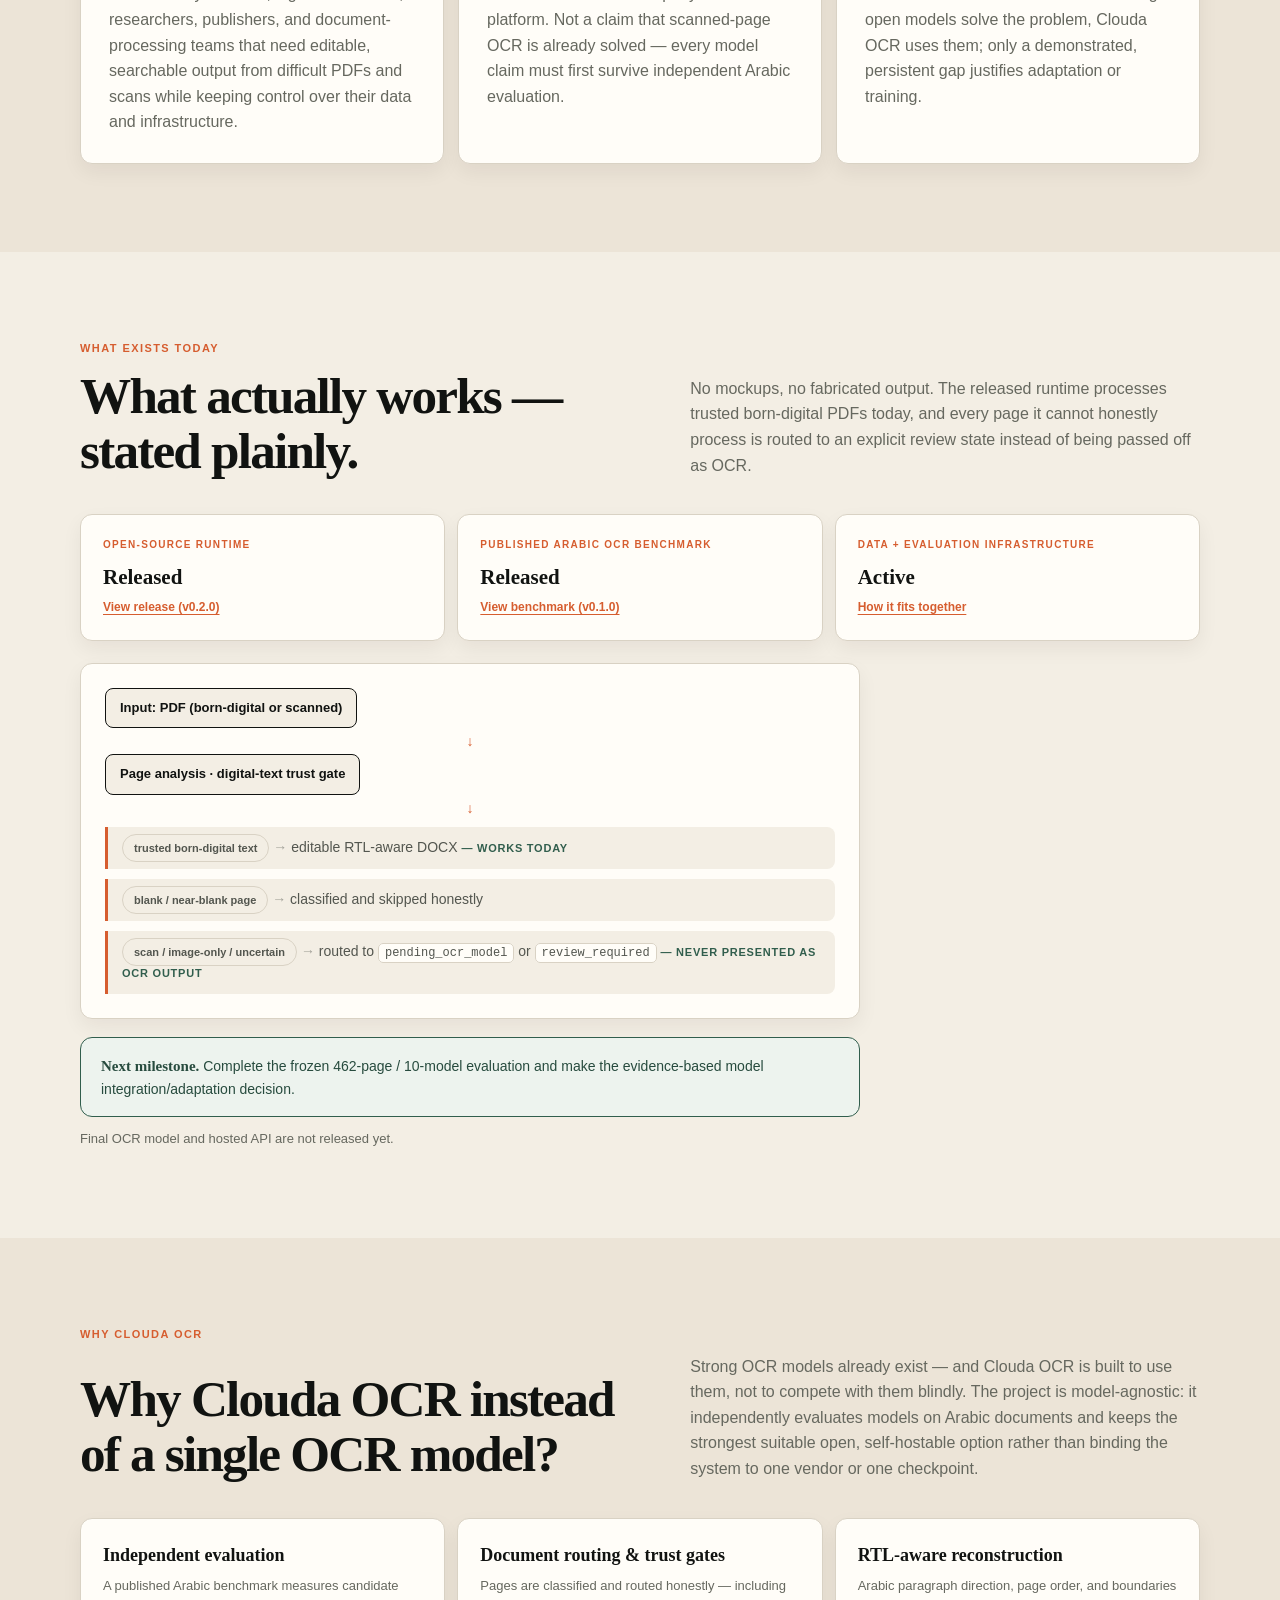
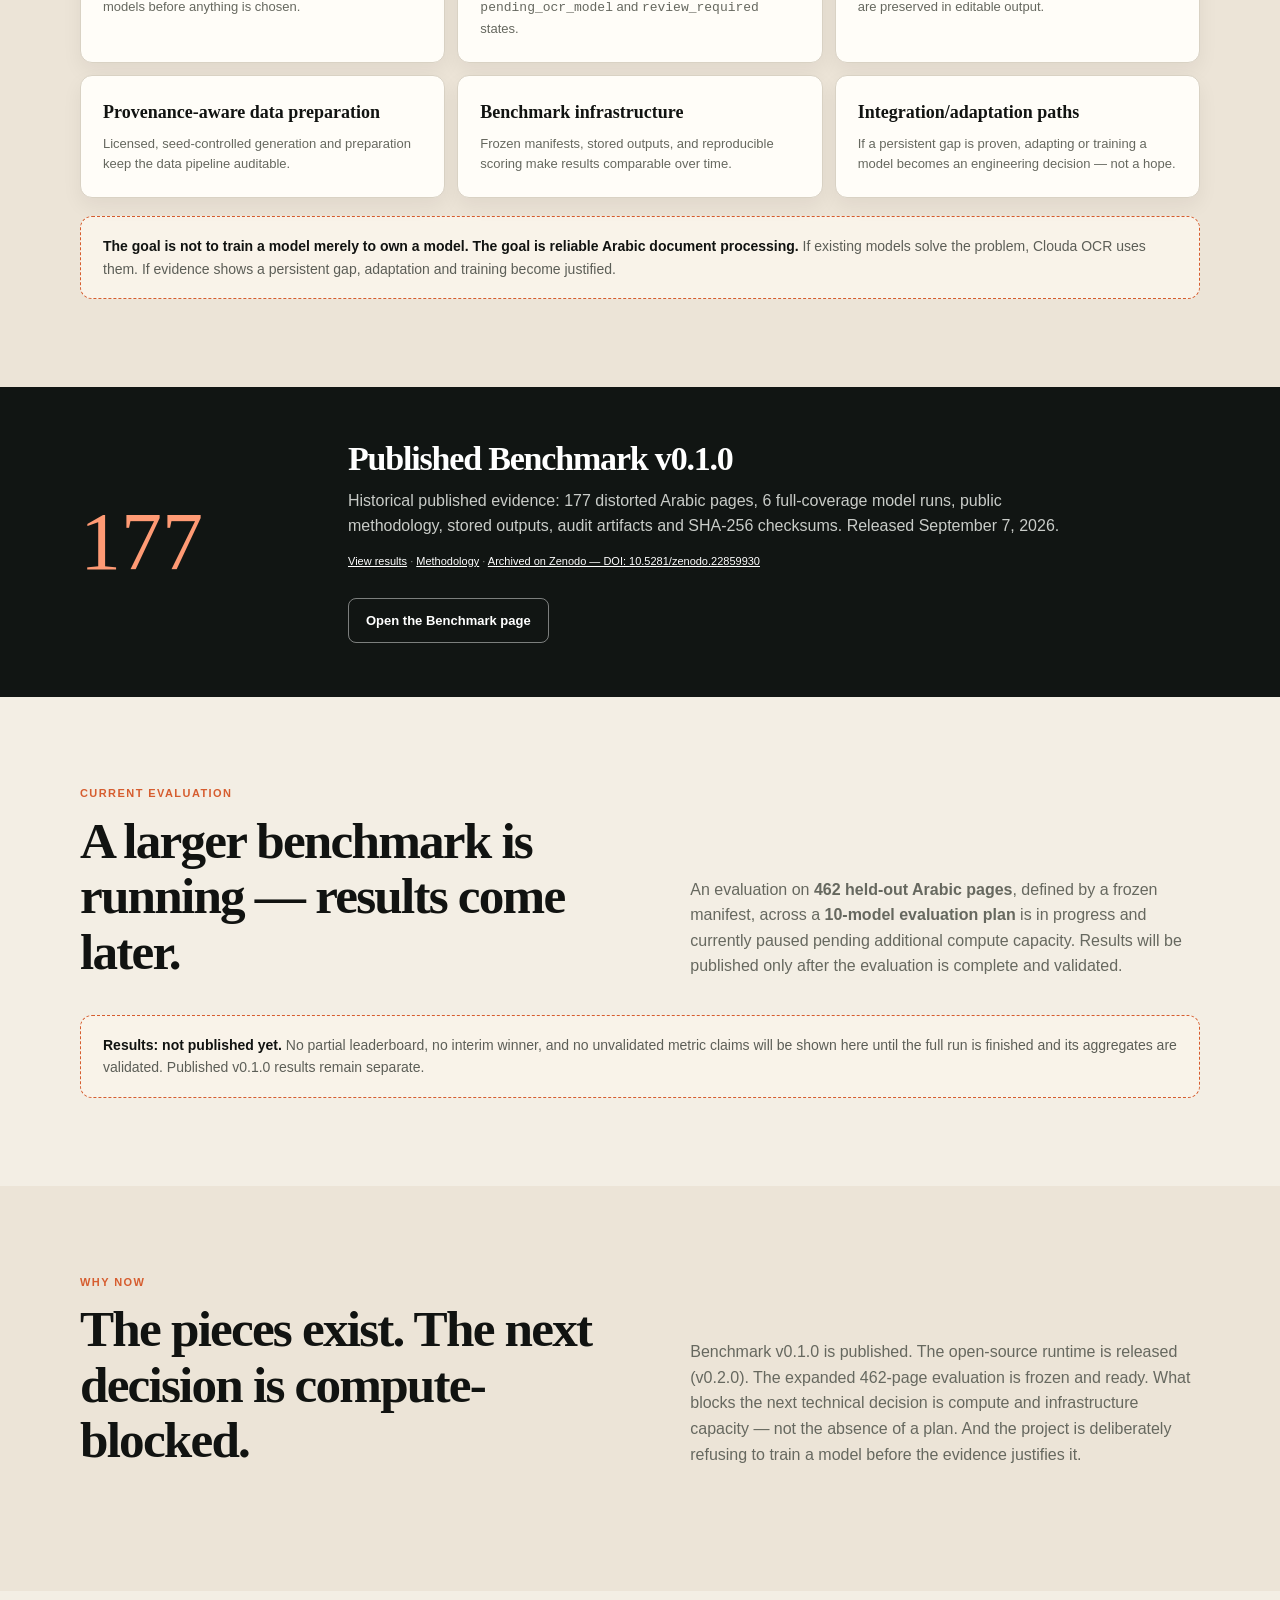
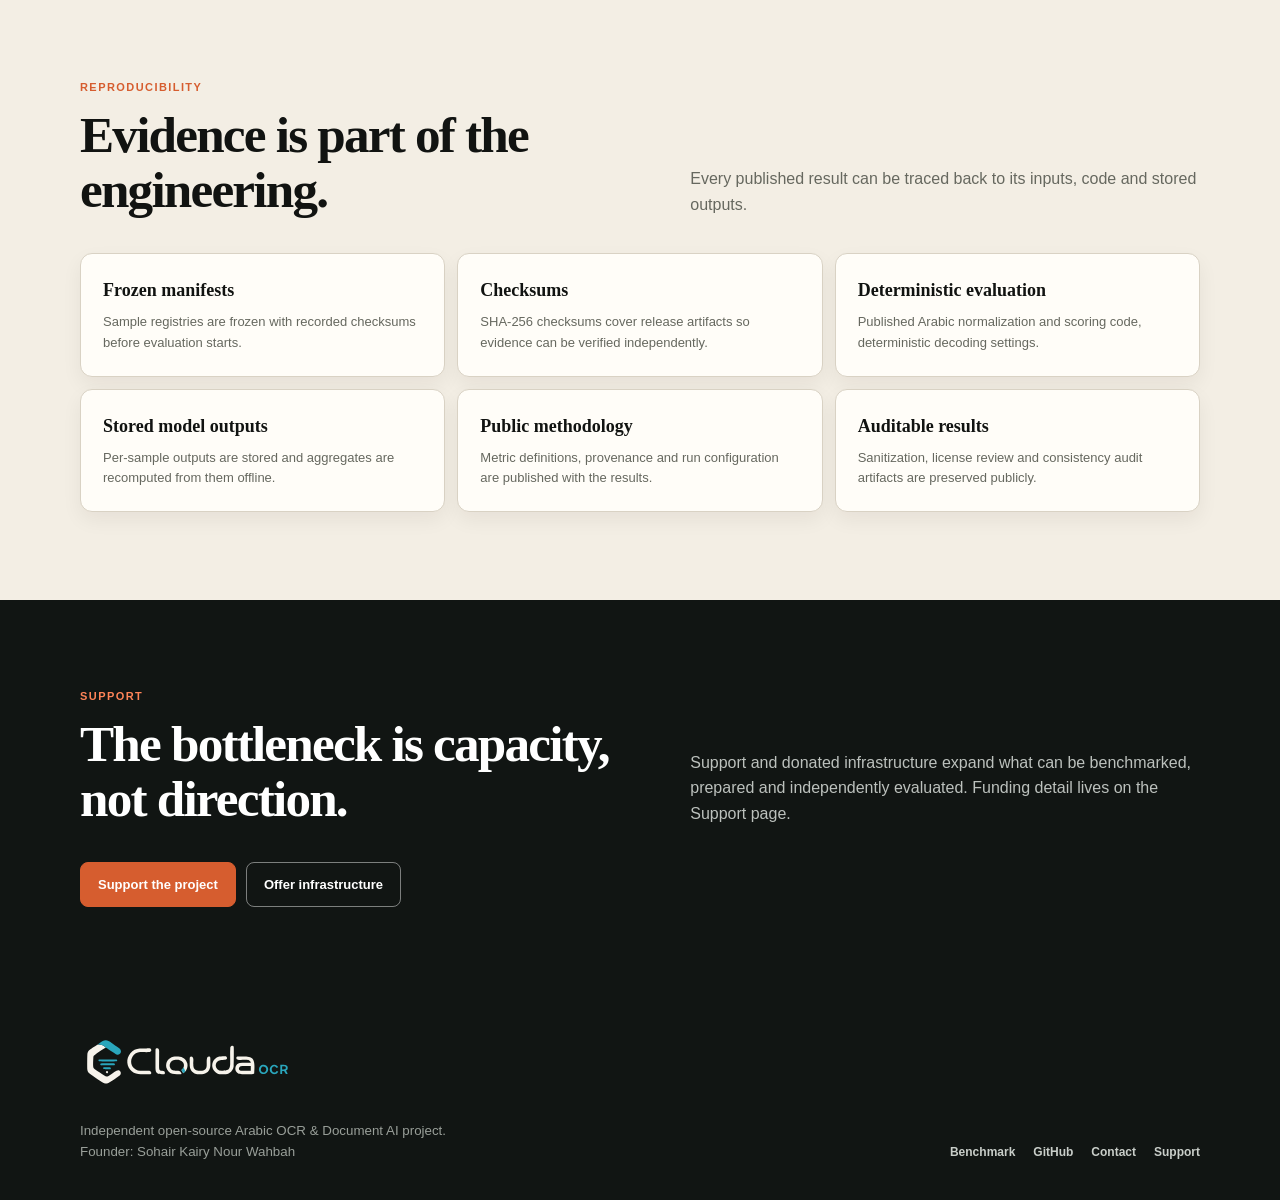
==== commit b4a6d7a7: "feat: publish redesigned Clouda OCR project website" ====
--- a/index.html
+++ b/index.html
@@ -1,10 +1,238 @@
-<!doctype html><html lang="en"><head><meta charset="utf-8"><meta name="viewport" content="width=device-width,initial-scale=1"><title>Clouda OCR — Open Arabic Document Intelligence</title><meta name="description" content="Open-source Arabic-first OCR and Document AI infrastructure for scanned PDFs, books, research and archives."><meta property="og:title" content="Clouda OCR — Open Arabic Document Intelligence"><meta property="og:description" content="Open-source Arabic-first OCR and Document AI infrastructure for scanned PDFs, books, research and archives."><meta property="og:type" content="website"><meta property="og:site_name" content="Clouda OCR"><link rel="canonical" href="https://cloudaocr.xyz/"><link rel="icon" type="image/png" sizes="32x32" href="assets/favicon-32.png"><link rel="apple-touch-icon" sizes="180x180" href="assets/favicon-180.png"><meta property="og:image" content="https://cloudaocr.xyz/assets/social-preview.jpg"><meta property="og:image:width" content="1200"><meta property="og:image:height" content="630"><meta name="twitter:card" content="summary_large_image"><meta name="twitter:image" content="https://cloudaocr.xyz/assets/social-preview.jpg"><link rel="stylesheet" href="styles.css"><script defer src="site.js"></script></head><body><nav><div class="wrap navin"><a class="brand brand-logo" href="index.html" aria-label="Clouda OCR home"><img src="assets/logo-main.svg" alt="Clouda OCR"></a><div class="links"><a class="active" href="index.html">Home</a><a class="" href="technology.html">Benchmark Evidence</a><a class="" href="progress.html">Progress</a><a class="" href="support.html">Support</a><a class="" href="about.html">About</a></div><a class="navcta" href="https://github.com/sahrasayed3-crypto/clouda-ocr" target="_blank" rel="noopener">View GitHub</a><button class="mobile-menu-btn" aria-label="Open navigation" aria-expanded="false"><span></span><span></span><span></span></button><div class="mobile-menu"><a href="index.html">Home</a><a href="technology.html">Technology &amp; Evidence</a><a href="progress.html">Progress &amp; Roadmap</a><a href="support.html">Support &amp; Partnerships</a><a href="about.html">About &amp; Contact</a></div></div></nav><header class="hero"><div class="wrap herogrid"><div><div class="eyebrow"><i></i>Independent · Open Source · Arabic-First</div><h1>Arabic knowledge is still locked inside documents.</h1><p class="lead">Clouda is building open Arabic OCR and Document AI infrastructure for scanned PDFs, books, research, archives and complex documents.</p><div class="actions"><a class="btn primary" href="https://github.com/sahrasayed3-crypto/clouda-ocr" target="_blank" rel="noopener">View GitHub</a><a class="btn light" href="technology.html">View Benchmark Evidence</a></div><div class="micro">Current stage: Benchmarking, data preparation and model-selection planning.<br><strong>Working today:</strong> Clouda can analyze born-digital PDFs, accept trusted embedded text, route uncertain or scanned pages explicitly, and export structured RTL-aware DOCX. A final Clouda OCR model for scanned pages has not been trained yet.</div></div><div class="docstack"><div class="sheet a"><div class="rule"></div><div class="rule short"></div><div class="rule"></div></div><div class="sheet b"><div class="arabic">المعرفة العربية موجودة في ملايين الصفحات والكتب والوثائق، لكن الوصول الآلي إليها ما زال صعبًا.</div></div><div class="sheet c"><div class="rule orange"></div><div class="rule"></div><div class="rule short"></div><span class="corner">document → structure → knowledge</span></div></div></div></header>
-<section class="proof"><div class="wrap proofgrid"><div class="bigstat">177</div><div><h2>Published benchmark v0.1.0 — 177 distorted Arabic pages — released September 7, 2026.</h2><p>This completed, published benchmark includes six full-coverage model runs, methodology, public audit artifacts and SHA-256 checksums.</p><div class="source"><a href="https://github.com/sahrasayed3-crypto/clouda-ocr-benchmark" target="_blank" rel="noopener">View benchmark repository</a> · <a href="https://github.com/sahrasayed3-crypto/clouda-ocr-benchmark/releases/tag/v0.1.0" target="_blank" rel="noopener">v0.1.0 release</a> · <a href="https://doi.org/10.5281/zenodo.22859930" target="_blank" rel="noopener">Archived on Zenodo — DOI: 10.5281/zenodo.22859930</a></div></div></div></section>
-<section><div class="wrap"><div class="kicker">The problem</div><div class="sectionhead"><h2>Humans can read them. Machines often cannot use them reliably.</h2><p>Books, research articles, scanned records and archival documents contain valuable Arabic knowledge. OCR errors, reading-order failures and layout loss make that knowledge harder to search, structure and use in modern AI systems.</p></div><div class="cards3"><div class="card"><div class="num">01</div><h3>Arabic-first</h3><p>Designed around Arabic script, document conditions and failure modes from the beginning.</p></div><div class="card"><div class="num">02</div><h3>Document-aware</h3><p>The direction goes beyond plain text toward layout, reading order, pages and structured document outputs.</p></div><div class="card"><div class="num">03</div><h3>Evidence-driven</h3><p>Model selection is benchmark-led, using reproducible metrics and stored outputs rather than selected screenshots.</p></div></div></div></section>
-<section class="progress"><div class="wrap"><div class="kicker">Published evidence</div><div class="sectionhead"><h2>HunyuanOCR-1.5 leads the published full-coverage benchmark.</h2><p>Normalized Arabic CER is the primary ranking metric. Lower is better. Results are benchmark-specific and do not imply universal OCR performance.</p></div><div class="bench-top"><div class="benchmark-box dark"><h3>Published benchmark v0.1.0</h3><div class="stats" style="grid-template-columns:1fr 1fr;margin:22px 0 0"><div class="stat" style="background:#171c19;border-color:#303631"><strong>177</strong><small>canonical distorted samples</small></div><div class="stat" style="background:#171c19;border-color:#303631"><strong>6</strong><small>models with 177/177 valid coverage</small></div></div><div class="actions"><a class="btn ghost" href="https://github.com/sahrasayed3-crypto/clouda-ocr-benchmark" target="_blank" rel="noopener">View Full Benchmark</a></div></div><div class="benchmark-box"><h3>Top 3 — Normalized Arabic CER</h3><div class="rank-list"><div class="rank-row"><div class="rank">1</div><strong>HunyuanOCR-1.5</strong><div class="score">0.391497</div></div><div class="rank-row"><div class="rank">2</div><strong>MBZUAI/AIN-7B</strong><div class="score">0.837028</div></div><div class="rank-row"><div class="rank">3</div><strong>Qari OCR 0.4.0</strong><div class="score">1.076260</div></div></div><div class="note">dots.mocr is reported separately because it has 169 valid outputs and 8 failures. PaddleOCR-VL-1.6 failed its smoke run and is unranked.</div></div></div></div></section>
-<section><div class="wrap"><div class="kicker">Independent benchmark expansion</div><div class="sectionhead"><h2>Independent benchmark expansion — In Progress · Currently Paused</h2><p>An evaluation on <strong>462 held-out Arabic pages</strong> across multiple OCR/VLM candidates is in progress and currently paused pending additional compute capacity. Results will be published only after the evaluation is complete.</p></div></div></section><section><div class="wrap"><div class="kicker">Progress</div><div class="sectionhead"><h2>This is already being built.</h2><p>The benchmark, document-generation pipeline, prepared Arabic data and reproducibility infrastructure already exist. Model training has not yet been completed.</p><p>A growing multi-source Arabic OCR data foundation is being curated, audited for provenance and licensing, and prepared for staged evaluation and, if benchmark evidence shows a meaningful model gap, staged training.</p></div><div class="stats"><div class="stat"><strong>Growing</strong><small>multi-source Arabic OCR data foundation</small></div><div class="stat"><strong>Audited</strong><small>provenance and licensing preparation</small></div><div class="stat"><strong>Published</strong><small>benchmark v0.1.0 — September 7, 2026</small></div><div class="stat"><strong>Open</strong><small>core project intended to remain open source</small></div></div><div class="actions"><a class="btn light" href="progress.html">View Progress &amp; Roadmap</a></div></div></section>
-<section><div class="wrap"><div class="kicker">Data strategy</div><div class="sectionhead"><h2>Data can scale faster than storage.</h2><p>Clouda stores what is expensive or impossible to replace, while deterministic synthetic variants can be regenerated from source text and seeds.</p></div><div class="data-grid"><div class="data-card"><h3>Store what matters.</h3><p>Restricted, private, hard-to-reacquire and expensive-to-prepare assets get the highest retention and backup priority.</p><div class="flow"><span class="pill">Raw source</span><span class="arrow">→</span><span class="pill">Prepared data</span><span class="arrow">→</span><span class="pill">Priority backup</span></div></div><div class="data-card dark"><h3>Regenerate what can be regenerated.</h3><p>Arabic text corpora can be rendered into clean PDFs, page images and degraded scans on demand using reproducible seeds.</p><div class="flow"><span class="pill">Text</span><span class="arrow">→</span><span class="pill">Render</span><span class="arrow">→</span><span class="pill">Degrade</span></div></div></div></div></section>
-<section class="scale"><div class="wrap"><div class="kicker">Why support now</div><div class="sectionhead"><h2>The bottleneck is capacity, not direction.</h2><p>More local capacity and donated external compute expand what can be benchmarked, prepared and independently evaluated.</p></div><div class="resource-grid"><div class="resource"><strong>CPU</strong><p>Large-scale preprocessing, rendering and degradation.</p></div><div class="resource"><strong>GPU / Cloud</strong><p>Heavy evaluation and future training where permissions allow.</p></div><div class="resource"><strong>Storage</strong><p>Persistent protection for high-value and restricted data.</p></div><div class="resource"><strong>Funding</strong><p>Local infrastructure, operating costs, experimentation and specialist help.</p></div></div></div></section>
-<section class="funding"><div class="wrap"><div class="kicker">Current phase</div><div class="sectionhead"><h2>A focused funding goal for the next technical milestone.</h2><p>This is project support, not an equity round. Cloud, GPU, storage and research contributions are tracked separately.</p></div><div class="fundbox"><div><div class="amount">$15,000</div><div class="amountsub">Current phase only</div><p class="muted">For practical local infrastructure, fast active storage, bulk storage, backup, reliability, experimentation and contingency.</p><div class="actions"><a class="btn primary" href="https://paypal.me/SoherWhabh" target="_blank" rel="noopener">Support Clouda</a><a class="btn light" href="mailto:contact@cloudaocr.xyz?subject=Infrastructure%20Support%20%E2%80%94%20Clouda%20OCR" target="_blank" rel="noopener">Offer Infrastructure</a></div></div><div class="funditems"><div class="funditem"><b>Local machine</b><span>CPU/RAM-heavy preparation and local workflows.</span></div><div class="funditem"><b>Backup &amp; reliability</b><span>UPS, power protection and priority backup.</span></div><div class="funditem"><b>Experimentation</b><span>APIs, temporary services and technical tests.</span></div><div class="funditem"><b>Contingency</b><span>Specialist help, replacement parts and unexpected costs.</span></div></div></div></div></section>
-<section><div class="wrap"><div class="kicker">What support unlocks</div><div class="sectionhead"><h2>From infrastructure to open, self-hostable Arabic Document AI.</h2><p>The roadmap is deliberately measurable: expand evaluation, prepare data, run the first adaptation, then iterate toward a public model release.</p></div><div class="timeline"><div class="step"><em>01</em><b>Larger benchmark</b><p>Add document types, harder distortions and more model coverage.</p></div><div class="step"><em>02</em><b>More prepared data</b><p>Acquire, generate and organize additional Arabic training/evaluation data.</p></div><div class="step"><em>03</em><b>Conditional adaptation</b><p>If benchmark evidence shows a meaningful gap that existing models do not close, adapt a selected base model and evaluate on held-out data.</p></div><div class="step"><em>04</em><b>Public release path</b><p>Iterate, document and release once quality and reproducibility are mature.</p></div></div></div></section>
-<section class="final"><div class="wrap"><h2>Arabic knowledge should not remain invisible to machines.</h2><p>Help build open infrastructure that makes Arabic documents searchable, structured and usable by modern AI systems.</p><div class="actions"><a class="btn primary" href="https://paypal.me/SoherWhabh" target="_blank" rel="noopener">Support Clouda</a><a class="btn ghost" href="mailto:contact@cloudaocr.xyz?subject=Partnership%20Inquiry%20%E2%80%94%20Clouda%20OCR" target="_blank" rel="noopener">Partner With Us</a><a class="btn ghost" href="https://github.com/sahrasayed3-crypto/clouda-ocr-benchmark" target="_blank" rel="noopener">View Benchmark</a></div></div></section><footer><div class="wrap foot"><div><a class="footer-logo" href="index.html" aria-label="Clouda OCR home"><img src="assets/logo-dark.svg" alt="Clouda OCR"></a><small>Independent open-source Arabic OCR &amp; Document AI project.<br>Founder: Sohair Kairy Nour Wahbah</small></div><div class="footlinks"><a href="https://github.com/sahrasayed3-crypto/clouda-ocr-benchmark" target="_blank" rel="noopener">Benchmark</a><a href="https://github.com/sahrasayed3-crypto/clouda-ocr" target="_blank" rel="noopener">GitHub</a><a href="mailto:contact@cloudaocr.xyz?subject=Clouda%20OCR%20Inquiry" target="_blank" rel="noopener">Contact</a><a href="https://paypal.me/SoherWhabh" target="_blank" rel="noopener">Support</a></div></div></footer></body></html>+<!doctype html>
+<html lang="en">
+<head>
+<meta charset="utf-8">
+<meta name="viewport" content="width=device-width,initial-scale=1">
+<title>Clouda OCR — Open Arabic Document Intelligence</title>
+<meta name="description" content="Clouda OCR is an Arabic-first, open-source document-processing and OCR infrastructure project: a released open-source runtime, an independent Arabic OCR benchmark, and evidence-driven model selection.">
+<meta property="og:title" content="Clouda OCR — Open Arabic Document Intelligence">
+<meta property="og:description" content="Building Arabic OCR and Document Intelligence for difficult, degraded, scanned, and archival documents — on a released open-source runtime and an independent Arabic OCR benchmark.">
+<meta property="og:type" content="website">
+<meta property="og:site_name" content="Clouda OCR">
+<link rel="canonical" href="https://cloudaocr.xyz/">
+<link rel="icon" type="image/png" sizes="32x32" href="assets/favicon-32.png">
+<link rel="apple-touch-icon" sizes="180x180" href="assets/favicon-180.png">
+<meta property="og:image" content="https://cloudaocr.xyz/assets/social-preview.jpg">
+<meta property="og:image:width" content="1200">
+<meta property="og:image:height" content="630">
+<meta name="twitter:card" content="summary_large_image">
+<meta name="twitter:image" content="https://cloudaocr.xyz/assets/social-preview.jpg">
+<link rel="stylesheet" href="styles.css">
+<script defer src="site.js"></script>
+</head>
+<body>
+<nav>
+  <div class="wrap navin">
+    <a class="brand brand-logo" href="index.html" aria-label="Clouda OCR home"><img src="assets/logo-main.svg" alt="Clouda OCR"></a>
+    <div class="links">
+      <a class="active" href="index.html">Home</a>
+      <a class="" href="benchmark.html">Benchmark</a>
+      <a class="" href="progress.html">Progress</a>
+      <a class="" href="technology.html">Technology</a>
+      <a class="" href="support.html">Support</a>
+      <a class="" href="about.html">About</a>
+    </div>
+    <a class="navcta" href="https://github.com/sahrasayed3-crypto/clouda-ocr" target="_blank" rel="noopener noreferrer">GitHub</a>
+    <button class="mobile-menu-btn" aria-label="Open navigation" aria-expanded="false"><span></span><span></span><span></span></button>
+    <div class="mobile-menu">
+      <a href="index.html">Home</a>
+      <a href="benchmark.html">Benchmark</a>
+      <a href="progress.html">Progress</a>
+      <a href="technology.html">Technology</a>
+      <a href="support.html">Support</a>
+      <a href="about.html">About</a>
+      <a class="support-link" href="https://github.com/sahrasayed3-crypto/clouda-ocr" target="_blank" rel="noopener noreferrer">GitHub</a>
+    </div>
+  </div>
+</nav>
+
+<header class="hero">
+  <div class="wrap herogrid">
+    <div>
+      <div class="eyebrow"><i></i>Independent · Open Source · Arabic-First</div>
+      <h1>Clouda OCR</h1>
+      <p class="subtitle">Open Arabic Document Intelligence</p>
+      <p class="lead">Building Arabic OCR and Document Intelligence for difficult, degraded, scanned, and archival documents.</p>
+      <div class="micro">Today: an open-source document runtime, independent Arabic OCR evaluation, provenance-aware data tooling, and RTL-aware document reconstruction.</div>
+      <div class="phase-chip"><i></i>Current phase: <strong data-status="project_phase">Benchmarking &amp; data preparation</strong></div>
+      <div class="actions">
+        <a class="btn primary" href="benchmark.html">Explore the Benchmark</a>
+        <a class="btn light" href="https://github.com/sahrasayed3-crypto/clouda-ocr" target="_blank" rel="noopener noreferrer">View on GitHub</a>
+      </div>
+    </div>
+    <div class="docstack">
+      <div class="sheet a"><div class="rule"></div><div class="rule short"></div><div class="rule"></div></div>
+      <div class="sheet b"><div class="arabic">المعرفة العربية موجودة في ملايين الصفحات والكتب والوثائق، لكن الوصول الآلي إليها ما زال صعبًا.</div></div>
+      <div class="sheet c"><div class="rule orange"></div><div class="rule"></div><div class="rule short"></div><span class="corner">document → structure → knowledge</span></div>
+    </div>
+  </div>
+</header>
+
+<section>
+  <div class="wrap">
+    <div class="kicker">Why this exists</div>
+    <div class="sectionhead">
+      <h2>Humans can read them. Machines often cannot use them reliably.</h2>
+      <p>Arabic scanned documents, archival material, and degraded pages carry enormous knowledge. OCR errors, broken reading order, and lost document structure make that knowledge hard to search, structure, and use in modern AI systems. Clouda OCR exists to close that gap with evidence, not claims.</p>
+    </div>
+  </div>
+</section>
+
+<section class="progress">
+  <div class="wrap">
+    <div class="kicker">What Clouda OCR is</div>
+    <div class="sectionhead">
+      <h2>One project, one name, one narrow wedge.</h2>
+      <p><strong>Clouda OCR is an Arabic-first, open-source document-processing and OCR infrastructure project</strong> for turning PDFs and scanned documents into reliable, editable, machine-usable outputs. The current runtime handles trusted born-digital text and document routing; scanned-page OCR remains gated behind validated model integration while model evaluation and data preparation continue.</p>
+      <p style="margin-top:12px">The focus is deliberately narrow: <strong>Arabic-first OCR and document conversion for difficult and archival documents</strong>, with reliable editable and searchable structured output and independently measured model performance. Search, RAG, and archive intelligence are downstream future use cases — not current product claims.</p>
+    </div>
+    <div class="cards3">
+      <div class="card"><div class="num">01</div><h3>Who it is for</h3><p>Arabic-heavy archives, digitization teams, researchers, publishers, and document-processing teams that need editable, searchable output from difficult PDFs and scans while keeping control over their data and infrastructure.</p></div>
+      <div class="card"><div class="num">02</div><h3>What it is not</h3><p>Not a trained-model company. Not a SaaS platform. Not a claim that scanned-page OCR is already solved — every model claim must first survive independent Arabic evaluation.</p></div>
+      <div class="card"><div class="num">03</div><h3>How it decides</h3><p>Model choice follows evidence. If existing open models solve the problem, Clouda OCR uses them; only a demonstrated, persistent gap justifies adaptation or training.</p></div>
+    </div>
+  </div>
+</section>
+
+<section>
+  <div class="wrap">
+    <div class="kicker">What exists today</div>
+    <div class="sectionhead">
+      <h2>What actually works — stated plainly.</h2>
+      <p>No mockups, no fabricated output. The released runtime processes trusted born-digital PDFs today, and every page it cannot honestly process is routed to an explicit review state instead of being passed off as OCR.</p>
+    </div>
+    <div class="status-grid">
+      <div class="status-card">
+        <span class="kick">Open-source runtime</span>
+        <strong>Released</strong>
+        <a class="releaselink" href="https://github.com/sahrasayed3-crypto/clouda-ocr/releases/tag/v0.2.0" target="_blank" rel="noopener noreferrer">View release (v0.2.0)</a>
+      </div>
+      <div class="status-card">
+        <span class="kick">Published Arabic OCR benchmark</span>
+        <strong>Released</strong>
+        <a class="releaselink" href="benchmark.html">View benchmark (v0.1.0)</a>
+      </div>
+      <div class="status-card">
+        <span class="kick">Data + evaluation infrastructure</span>
+        <strong>Active</strong>
+        <a class="releaselink" href="technology.html">How it fits together</a>
+      </div>
+    </div>
+    <div class="pipeline">
+      <div class="pipe-node">Input: PDF (born-digital or scanned)</div>
+      <div class="pipe-arrow">↓</div>
+      <div class="pipe-node">Page analysis · digital-text trust gate</div>
+      <div class="pipe-arrow">↓</div>
+      <div class="pipe-branch">
+        <div class="pipe-branch-item"><span class="pill">trusted born-digital text</span> <span class="arrow">→</span> editable RTL-aware DOCX <em>— works today</em></div>
+        <div class="pipe-branch-item"><span class="pill">blank / near-blank page</span> <span class="arrow">→</span> classified and skipped honestly</div>
+        <div class="pipe-branch-item"><span class="pill">scan / image-only / uncertain</span> <span class="arrow">→</span> routed to <code>pending_ocr_model</code> or <code>review_required</code> <em>— never presented as OCR output</em></div>
+      </div>
+    </div>
+    <div class="nextmilestone">
+      <b>Next milestone.</b> Complete the frozen <span data-status="current_benchmark.pages">462</span>-page / <span data-status="current_benchmark.models">10</span>-model evaluation and make the evidence-based model integration/adaptation decision.
+    </div>
+    <p class="quietline">Final OCR model and hosted API are not released yet.</p>
+  </div>
+</section>
+
+<section class="progress">
+  <div class="wrap">
+    <div class="kicker">Why Clouda OCR</div>
+    <div class="sectionhead">
+      <h2>Why Clouda OCR instead of a single OCR model?</h2>
+      <p>Strong OCR models already exist — and Clouda OCR is built to use them, not to compete with them blindly. The project is model-agnostic: it independently evaluates models on Arabic documents and keeps the strongest suitable open, self-hostable option rather than binding the system to one vendor or one checkpoint.</p>
+    </div>
+    <div class="mini-grid">
+      <div class="mini-card"><b>Independent evaluation</b><span>A published Arabic benchmark measures candidate models before anything is chosen.</span></div>
+      <div class="mini-card"><b>Document routing &amp; trust gates</b><span>Pages are classified and routed honestly — including <code>pending_ocr_model</code> and <code>review_required</code> states.</span></div>
+      <div class="mini-card"><b>RTL-aware reconstruction</b><span>Arabic paragraph direction, page order, and boundaries are preserved in editable output.</span></div>
+      <div class="mini-card"><b>Provenance-aware data preparation</b><span>Licensed, seed-controlled generation and preparation keep the data pipeline auditable.</span></div>
+      <div class="mini-card"><b>Benchmark infrastructure</b><span>Frozen manifests, stored outputs, and reproducible scoring make results comparable over time.</span></div>
+      <div class="mini-card"><b>Integration/adaptation paths</b><span>If a persistent gap is proven, adapting or training a model becomes an engineering decision — not a hope.</span></div>
+    </div>
+    <div class="results-banner" style="margin-top:18px"><strong>The goal is not to train a model merely to own a model. The goal is reliable Arabic document processing.</strong> If existing models solve the problem, Clouda OCR uses them. If evidence shows a persistent gap, adaptation and training become justified.</div>
+  </div>
+</section>
+
+<section class="proof">
+  <div class="wrap proofgrid">
+    <div class="bigstat"><span data-status="published_benchmark.pages">177</span></div>
+    <div>
+      <h2>Published Benchmark v0.1.0</h2>
+      <p>Historical published evidence: <span data-status="published_benchmark.pages">177</span> distorted Arabic pages, <span data-status="published_benchmark.models_full_coverage">6</span> full-coverage model runs, public methodology, stored outputs, audit artifacts and SHA-256 checksums. Released <span data-status="published_benchmark.released">September 7, 2026</span>.</p>
+      <div class="source"><a href="https://github.com/sahrasayed3-crypto/clouda-ocr-benchmark/blob/main/RESULTS.md" target="_blank" rel="noopener noreferrer">View results</a> · <a href="https://github.com/sahrasayed3-crypto/clouda-ocr-benchmark/blob/main/METHODOLOGY.md" target="_blank" rel="noopener noreferrer">Methodology</a> · <a href="https://doi.org/10.5281/zenodo.22859930" target="_blank" rel="noopener noreferrer">Archived on Zenodo — DOI: <span data-status="published_benchmark.doi">10.5281/zenodo.22859930</span></a></div>
+      <div class="actions"><a class="btn ghost" href="benchmark.html">Open the Benchmark page</a></div>
+    </div>
+  </div>
+</section>
+
+<section>
+  <div class="wrap">
+    <div class="kicker">Current evaluation</div>
+    <div class="sectionhead">
+      <h2>A larger benchmark is running — results come later.</h2>
+      <p>An evaluation on <strong><span data-status="current_benchmark.pages">462</span> held-out Arabic pages</strong>, defined by a frozen manifest, across a <strong><span data-status="current_benchmark.models">10</span>-model evaluation plan</strong> is in progress and currently paused pending additional compute capacity. Results will be published only after the evaluation is complete and validated.</p>
+    </div>
+    <div class="results-banner"><strong>Results: not published yet.</strong> No partial leaderboard, no interim winner, and no unvalidated metric claims will be shown here until the full run is finished and its aggregates are validated. Published v0.1.0 results remain separate.</div>
+  </div>
+</section>
+
+<section class="progress">
+  <div class="wrap">
+    <div class="kicker">Why now</div>
+    <div class="sectionhead">
+      <h2>The pieces exist. The next decision is compute-blocked.</h2>
+      <p>Benchmark v0.1.0 is published. The open-source runtime is released (v0.2.0). The expanded 462-page evaluation is frozen and ready. What blocks the next technical decision is compute and infrastructure capacity — not the absence of a plan. And the project is deliberately refusing to train a model before the evidence justifies it.</p>
+    </div>
+  </div>
+</section>
+
+<section>
+  <div class="wrap">
+    <div class="kicker">Reproducibility</div>
+    <div class="sectionhead">
+      <h2>Evidence is part of the engineering.</h2>
+      <p>Every published result can be traced back to its inputs, code and stored outputs.</p>
+    </div>
+    <div class="mini-grid">
+      <div class="mini-card"><b>Frozen manifests</b><span>Sample registries are frozen with recorded checksums before evaluation starts.</span></div>
+      <div class="mini-card"><b>Checksums</b><span>SHA-256 checksums cover release artifacts so evidence can be verified independently.</span></div>
+      <div class="mini-card"><b>Deterministic evaluation</b><span>Published Arabic normalization and scoring code, deterministic decoding settings.</span></div>
+      <div class="mini-card"><b>Stored model outputs</b><span>Per-sample outputs are stored and aggregates are recomputed from them offline.</span></div>
+      <div class="mini-card"><b>Public methodology</b><span>Metric definitions, provenance and run configuration are published with the results.</span></div>
+      <div class="mini-card"><b>Auditable results</b><span>Sanitization, license review and consistency audit artifacts are preserved publicly.</span></div>
+    </div>
+  </div>
+</section>
+
+<section class="scale">
+  <div class="wrap">
+    <div class="kicker">Support</div>
+    <div class="sectionhead">
+      <h2>The bottleneck is capacity, not direction.</h2>
+      <p>Support and donated infrastructure expand what can be benchmarked, prepared and independently evaluated. Funding detail lives on the Support page.</p>
+    </div>
+    <div class="actions">
+      <a class="btn primary" href="support.html#financial-support">Support the project</a>
+      <a class="btn ghost" href="support.html#infrastructure-support">Offer infrastructure</a>
+    </div>
+  </div>
+</section>
+
+<footer>
+  <div class="wrap foot">
+    <div>
+      <a class="footer-logo" href="index.html" aria-label="Clouda OCR home"><img src="assets/logo-dark.svg" alt="Clouda OCR"></a>
+      <small>Independent open-source Arabic OCR &amp; Document AI project.<br>Founder: Sohair Kairy Nour Wahbah</small>
+    </div>
+    <div class="footlinks">
+      <a href="benchmark.html">Benchmark</a>
+      <a href="https://github.com/sahrasayed3-crypto/clouda-ocr" target="_blank" rel="noopener noreferrer">GitHub</a>
+      <a data-contact-type="general" href="https://mail.google.com/mail/?view=cm&fs=1&to=contact%40cloudaocr.xyz&su=Clouda+OCR+%E2%80%94+General+Inquiry&body=Hello%2C%0A%0AI%27m+contacting+Clouda+OCR+regarding+a+general+inquiry.%0A%0ADetails%3A%0A%0A" target="_blank" rel="noopener noreferrer">Contact</a>
+      <a href="support.html#financial-support">Support</a>
+    </div>
+  </div>
+</footer>
+</body>
+</html>
--- a/styles.css
+++ b/styles.css
@@ -9,6 +9,7 @@
 html{scroll-behavior:smooth}
 body{margin:0;background:var(--bone);color:var(--ink);font-family:Arial,Helvetica,sans-serif;font-size:16px;line-height:1.6;-webkit-font-smoothing:antialiased}
 a{color:inherit;text-decoration:none}
+a:focus-visible,button:focus-visible{outline:2px solid var(--copper);outline-offset:2px;border-radius:4px}
 img{max-width:100%;display:block}
 .wrap{width:min(calc(100% - 48px),var(--wrap));margin:auto}
 nav{position:sticky;top:0;z-index:1000;background:rgba(243,238,228,.96);backdrop-filter:blur(10px);border-bottom:1px solid rgba(217,210,196,.8)}
@@ -32,7 +33,7 @@
 h3{font-size:24px;line-height:1.16}
 .lead{font-size:18px;line-height:1.7;color:#53564f;max-width:670px;margin:22px 0 0}
 .actions{display:flex;flex-wrap:wrap;gap:10px;margin-top:28px}
-.btn{display:inline-flex;align-items:center;justify-content:center;min-height:45px;padding:12px 17px;border-radius:8px;border:1px solid var(--ink);font-size:13px;font-weight:800;line-height:1.2;transition:.18s ease}
+.btn{display:inline-flex;align-items:center;justify-content:center;min-height:45px;padding:12px 17px;border-radius:8px;border:1px solid var(--ink);font-size:13px;font-weight:800;line-height:1.2;transition:.18s ease;overflow-wrap:anywhere}
 .btn:hover{transform:translateY(-1px)}
 .btn.primary{background:var(--copper);color:#fff;border-color:var(--copper)}
 .btn.primary:hover{background:var(--copper-dark)}
@@ -47,7 +48,8 @@
 .sheet .arabic{font-family:Tahoma,Arial,sans-serif;direction:rtl;text-align:right;font-size:18px;line-height:1.85;margin-top:50px}
 .rule{height:2px;background:#d7d0c2;margin:17px 0}.rule.short{width:58%}.rule.orange{background:var(--copper);width:48%;height:3px}.corner{position:absolute;bottom:18px;left:22px;font-size:9px;letter-spacing:.12em;color:#85857f;text-transform:uppercase}
 .proof{background:var(--dark);color:#fff;padding:54px 0}.proofgrid{display:grid;grid-template-columns:210px 1fr;gap:58px;align-items:center}.bigstat{font-family:Georgia,serif;font-size:82px;color:#ff9a74;line-height:1}.proof h2{font-size:34px}.proof p{color:#c9ccc8;margin:10px 0 0;max-width:720px}.source{margin-top:14px;color:#91978f;font-size:11px}.source a{color:#fff;text-decoration:underline}
-section{padding:88px 0}.sectionhead{display:grid;grid-template-columns:1.04fr .96fr;gap:58px;align-items:end;margin:10px 0 36px}.sectionhead p{color:var(--muted);margin:0;max-width:620px}
+section{padding:88px 0}
+[id]{scroll-margin-top:84px}.sectionhead{display:grid;grid-template-columns:1.04fr .96fr;gap:58px;align-items:end;margin:10px 0 36px}.sectionhead p{color:var(--muted);margin:0;max-width:620px}
 .cards3{display:grid;grid-template-columns:repeat(3,1fr);gap:14px}.card,.stat,.resource,.list-card,.benchmark-box,.contact-card{background:var(--paper);border:1px solid var(--line);border-radius:12px;box-shadow:var(--shadow2)}.card{padding:28px}.card .num{font-size:11px;font-weight:900;color:var(--copper);letter-spacing:.1em;margin-bottom:36px}.card p{color:var(--muted);margin:12px 0 0}
 .progress{background:#ece4d7}.stats{display:grid;grid-template-columns:repeat(4,1fr);gap:12px;margin:32px 0}.stat{padding:24px}.stat strong{font-family:Georgia,serif;font-size:36px;display:block;line-height:1.05}.stat small{display:block;color:var(--muted);margin-top:8px;line-height:1.45}
 .bench-top{display:grid;grid-template-columns:.85fr 1.15fr;gap:18px;margin-top:30px}.benchmark-box{padding:30px}.benchmark-box.dark{background:var(--dark);color:#fff;border-color:#2a2f2b}.benchmark-box.dark p{color:#bec4bf}.rank-list{margin-top:16px}.rank-row{display:grid;grid-template-columns:50px 1fr 140px;gap:16px;padding:13px 0;border-top:1px solid var(--line);align-items:center}.dark .rank-row{border-color:#303631}.rank-row:first-child{border-top:0}.rank{font-family:Georgia,serif;font-size:24px;color:var(--copper)}.score{font-variant-numeric:tabular-nums;font-weight:900;text-align:right}.muted{color:var(--muted)}
@@ -490,572 +492,146 @@
 
 
 /* =========================================================
-   SUPPORT PAGE — status chips & stage labels
+   STATUS SYSTEM — phase chip, status badges, status cards,
+   evidence cards, timeline groups. Same black/white/cream
+   identity; restrained additions only.
    ========================================================= */
-.statuschip{
+
+/* Hero subtitle under the Clouda OCR title */
+.subtitle{
+  font-family:Georgia,'Times New Roman',serif;
+  font-size:clamp(20px,2.2vw,26px);
+  font-weight:700;
+  letter-spacing:-.015em;
+  color:var(--ink);
+  margin:12px 0 0;
+}
+
+/* Current-phase indicator */
+.phase-chip{
+  display:inline-flex;
+  align-items:center;
+  gap:9px;
+  border:1px solid var(--line);
+  background:var(--paper);
+  border-radius:999px;
+  padding:9px 15px;
+  font-size:12px;
+  font-weight:800;
+  color:#53564f;
+  margin-top:20px;
+}
+.phase-chip i{width:7px;height:7px;background:var(--copper);border-radius:50%;flex:0 0 auto}
+
+/* Status badges used across pages */
+.badge{
   display:inline-block;
   font-size:10px;
   font-weight:900;
-  letter-spacing:.08em;
+  letter-spacing:.09em;
+  text-transform:uppercase;
   border-radius:999px;
-  padding:4px 9px;
-  margin-bottom:10px;
+  padding:6px 11px;
   border:1px solid var(--line);
-  color:var(--muted);
   background:var(--bone);
-}
-.chip-current{border-color:#c8a878;color:#7a5a22;background:#f7efdf}
-.chip-conditional{border-color:#b9a0d6;color:#5d3f8f;background:#f1eaf9}
-.chip-separate{border-color:rgba(255,255,255,.35);color:#ffd9c9;background:rgba(255,255,255,.06)}
-.scale .chip-separate{border-color:rgba(255,255,255,.35)}
-.page-meta .stagechip{border-color:#c8a878;color:#7a5a22;background:#f7efdf}
-
-/* Precision pass: fundbox left column now holds all funding content
-   (duplicated card block removed), so keep the grid balanced when the
-   right column is empty. */
-/* (scoped: only the support page fundbox is single-column; Home keeps 2 cols) */
-@media(min-width:981px){.support-support .fundbox{grid-template-columns:1fr}}
-.fundbox > div:only-child{max-width:none}
-
-/* Mobile: resource-grid falls back to 1 column below 640px via existing rules */
-@media(max-width:640px){
-  .amount{font-size:46px}
-  .fundbox{padding:22px}
-  .statuschip{font-size:9px;padding:3px 8px}
-  .resource strong{font-size:20px}
-  .resource p{font-size:13px;overflow-wrap:break-word}
-  .page-hero h1{font-size:30px;line-height:1.14}
-}
-
-
-/* =========================================================
-   PAGE-BY-PAGE VISUAL REPAIR (scoped per body class)
-   Review-first branch: fix/page-by-page-visual-repair
-   ========================================================= */
-
-/* ---------- PROGRESS (moderate scale correction) ---------- */
-.page-progress .page-hero h1{font-size:clamp(34px,3vw,46px);line-height:1.18}
-.page-progress h2{font-size:clamp(26px,2.2vw,34px);line-height:1.22}
-/* roadmap columns need real gutters (was 0-gap) */
-.page-progress .timeline{gap:36px}
-
-/* ---------- TECHNOLOGY (small refinement only) ---------- */
-/* Technology: only the leaderboard heading, not every H2 */
-.page-technology .leaderboard-section .sectionhead h2{font-size:clamp(26px,2.2vw,34px);line-height:1.22}
-
-/* ---------- ABOUT (minimal polish) ---------- */
-.page-about .page-hero h1{font-size:clamp(36px,3.2vw,50px);line-height:1.15}
-
-/* ---------- HOME (funding section: reduce visual heaviness only) ---------- */
-/* Home: only the funding section (has .funding class); other Home H2s untouched */
-.page-home .funding .sectionhead h2{font-size:clamp(30px,2.8vw,44px);line-height:1.2}
-
-/* ---------- 404 (footer flush on short pages) ---------- */
-.page-404{min-height:100vh;display:flex;flex-direction:column}
-.page-404 footer{margin-top:auto}
-
-
-/* ---------- SUPPORT (major visual repair — page-scoped) ---------- */
-
-/* A) Hero: keep importance, kill domination */
-.support-support .page-hero{padding:60px 0 50px}
-.support-support .page-hero .wrap{
-  display:grid;
-  grid-template-columns:minmax(0,1.35fr) minmax(280px,.65fr);
-  gap:20px 48px;
-  align-items:end;
-}
-.support-support .page-hero .kicker{grid-column:1 / -1}
-.support-support .page-hero h1{
-  font-size:clamp(28px,2.5vw,36px);
-  line-height:1.24;
-  max-width:none;
-  letter-spacing:-.01em;
-}
-.support-support .page-hero p{font-size:16px;line-height:1.65;max-width:none;margin:0}
-.support-support .page-hero .page-meta{grid-column:1 / -1;margin-top:4px}
-.support-support .page-meta span{font-size:12px;padding:9px 13px}
-@media(max-width:900px){
-  .support-support .page-hero .wrap{grid-template-columns:1fr}
-  .support-support .page-hero{padding:42px 0 38px}
-  .support-support .page-hero h1{font-size:25px;line-height:1.3}
-}
-
-/* B+C) Section headings + section-head layout: narrower contrast, better proportions */
-.support-support h2{font-size:clamp(22px,1.8vw,28px);line-height:1.24;letter-spacing:-.01em}
-.support-support h3{font-size:18px;line-height:1.3}
-.support-support .sectionhead{
-  grid-template-columns:minmax(0,1.25fr) minmax(260px,.75fr);
-  gap:18px 48px;
-  align-items:center;
-  margin:6px 0 28px;
-}
-.support-support .sectionhead p{max-width:none;font-size:15px;line-height:1.6}
-.support-support .kicker{font-size:11px;letter-spacing:.12em}
-
-/* Wider usable content width (out-ranks laptop-tuning .wrap !important caps) */
-.support-support .wrap{width:min(calc(100% - 64px),1340px) !important}
-@media(max-width:900px){.support-support .wrap{width:calc(100% - 40px) !important}}
-@media(max-width:520px){.support-support .wrap{width:calc(100% - 32px) !important}}
-
-/* D-I) Cards: readable text, comfortable padding, balanced grids */
-.support-support .resource{padding:26px 26px 28px}
-.support-support .resource strong{font-size:20px}
-.support-support .resource p{font-size:14.5px;line-height:1.62;margin-top:10px}
-.support-support .resource p b{font-size:15.5px}
-
-/* Existing technical foundation (6) -> 3+3; local compute (5) -> 3+2;
-   allocation (8) -> 4+4; partial (3) -> 3; infrastructure dark (4) -> 4;
-   hardware validation (6) -> 3+3. All balanced, no orphans. */
-@media(min-width:981px) and (max-width:1180px){
-  .support-support .resource-grid{grid-template-columns:repeat(3,1fr) !important}
-}
-@media(min-width:1181px){
-  /* explicit balanced layouts per section item count */
-  /* 4-card sections (bottleneck, dark infrastructure) -> 4+... no orphan: 4 cols */
-  .support-support section[aria-labelledby="bottleneck"] .resource-grid,
-  .support-support .scale .resource-grid{grid-template-columns:repeat(4,1fr) !important}
-  /* 6-card sections (foundation, hardware validation) -> 3+3 */
-  .support-support section[aria-labelledby="already-have"] .resource-grid,
-  .support-support section[aria-labelledby="hardware-validation"] .resource-grid{grid-template-columns:repeat(3,1fr) !important}
-  /* 5-card section (why local compute) -> 3+2 balanced via 6-col spans */
-  .support-support section[aria-labelledby="why-local"] .resource-grid{grid-template-columns:repeat(6,1fr) !important}
-  .support-support section[aria-labelledby="why-local"] .resource:nth-child(-n+3){grid-column:span 2}
-  .support-support section[aria-labelledby="why-local"] .resource:nth-child(n+4){grid-column:span 3}
-  /* 8-card allocation -> 4+4 */
-  .support-support section[aria-labelledby="allocation"] .resource-grid{grid-template-columns:repeat(4,1fr) !important}
-  /* 3-card partial support -> 3 cols (no fake empty 4th column) */
-  .support-support section[aria-labelledby="partial"] .resource-grid{grid-template-columns:repeat(3,1fr) !important}
-}
-@media(max-width:980px) and (min-width:641px){
-  .support-support .resource-grid{grid-template-columns:1fr 1fr !important}
-  .support-support .resource{padding:22px 20px 24px}
-  .support-support .resource p{font-size:14px}
-}
-
-/* J) Notes/funding text readability */
-.support-support .fundbox{grid-template-columns:1fr;gap:0;padding:34px 42px;max-width:900px;margin:0 auto}
-.support-support .fundbox .note,
-.support-support .fundbox .muted{max-width:78ch;font-size:14.5px;line-height:1.65}
-.support-support .amount{font-size:54px}
-.support-support .funditems{grid-template-columns:1fr 1fr;gap:0}
-
-/* K) Vertical rhythm: even, not bloated */
-.support-support section{padding:62px 0}
-.support-support .funding{padding:52px 0 60px}
-@media(max-width:640px){
-  .support-support section{padding:46px 0}
-  .support-support .funding{padding:42px 0 48px}
-  .support-support .fundbox{padding:24px 22px}
-  .support-support .amount{font-size:46px}
-}
-
-/* L) Final CTA: keep size, minor balance only */
-.support-support .final{padding:72px 0}
-.support-support .final h2{font-size:clamp(25px,2.1vw,32px);line-height:1.25}
-.support-support .final .wrap{max-width:1000px;margin-right:auto}
-
-
-/* =========================================================
-   KIMI K2.5 FULL VISUAL REFINEMENT — September 2026
-   Targeted polish based on page-by-page visual review
-   ========================================================= */
-
-/* ---------- TECHNOLOGY: Mobile table scroll affordance ---------- */
-/* Visual hint for horizontally-scrollable tables on mobile */
-.page-technology .table-wrap{
-  position:relative;
-}
-.page-technology .table-wrap::after{
-  content:'';
-  position:absolute;
-  top:0;
-  right:0;
-  bottom:0;
-  width:40px;
-  background:linear-gradient(to right, transparent, rgba(255,253,248,0.95));
-  pointer-events:none;
-  opacity:0;
-  transition:opacity 0.3s ease;
-}
-@media (max-width: 780px){
-  .page-technology .table-wrap::after{
-    opacity:1;
-  }
-  /* Add swipe hint */
-  .page-technology .table-wrap::before{
-    content:'Swipe horizontally to view all columns →';
-    position:absolute;
-    bottom:8px;
-    right:8px;
-    background:rgba(17,21,19,0.75);
-    color:#fff;
-    font-size:10px;
-    font-weight:700;
-    padding:6px 10px;
-    border-radius:6px;
-    pointer-events:none;
-    white-space:nowrap;
-    z-index:10;
-    opacity:0.9;
-  }
-}
-
-/* ---------- PROGRESS: Timeline visual refinement ---------- */
-/* Timeline already has border-top; no additional decoration needed */
-
-/* ---------- 404: Improved visual polish ---------- */
-/* Better vertical centering and breathing room */
-.page-404 .page-hero{
-  display:flex;
-  flex-direction:column;
-  align-items:center;
-  justify-content:center;
-  min-height:50vh;
-  text-align:center;
-}
-.page-404 .page-hero h1{
-  font-size:clamp(48px,8vw,72px);
-}
-.page-404 .page-hero p{
-  max-width:480px;
-}
-
-/* ---------- GLOBAL: Section transitions ---------- */
-/* Smoother visual separation between sections */
-section + section{
-  position:relative;
-}
-/* Subtle top border on light sections following dark sections */
-section:not(.scale):not(.funding):not(.progress):not(.final) + section.scale,
-section:not(.scale):not(.funding):not(.progress):not(.final) + section.final{
-  border-top:1px solid rgba(255,255,255,0.08);
-}
-
-/* ---------- MOBILE: General refinements ---------- */
-@media (max-width: 640px){
-  /* Slightly more breathing room on cards */
-  .card, .resource, .stat{
-    padding:22px 20px;
-  }
-  /* Better button spacing in stacked layouts */
-  .actions{
-    gap:12px;
-  }
-  /* Improved readability for micro text */
-  .micro, .source{
-    font-size:11px;
-    line-height:1.5;
-  }
-}
-
-/* ---------- TABLET: Logo overflow fix ---------- */
-/* Consolidated into GLOBAL RESPONSIVE SAFETY below */
-
-/* Support page tablet fix — overrides its wide wrap */
-@media (max-width: 1024px){
-  .support-support .wrap{
-    width:calc(100% - 48px);
-    max-width:calc(100vw - 48px);
-    margin-left:auto;
-    margin-right:auto;
-    box-sizing:border-box;
-  }
-  .support-support .navin{
-    max-width:calc(100vw - 48px);
-    overflow:hidden;
-  }
-  .support-support footer .wrap{
-    max-width:calc(100vw - 48px);
-  }
-}
-
-/* Mobile: Support page specific */
-@media (max-width: 640px){
-  .support-support .brand-logo,
-  .support-support .brand-logo img{
-    max-width:110px;
-    width:110px;
-  }
-  .support-support .footer-logo,
-  .support-support .footer-logo img{
-    max-width:140px;
-    width:140px;
-  }
-}
-
-/* ---------- TABLET: Section spacing refinement ---------- */
-@media (min-width: 641px) and (max-width: 980px){
-  section{
-    padding:72px 0;
-  }
-  .page-hero{
-    padding:64px 0 48px;
-  }
-}
-
-
-/* =========================================================
-   GLOBAL RESPONSIVE SAFETY — Prevent logo overflow
-   Single consolidated override for all pages
-   ========================================================= */
-
-/* All pages: ensure logo never causes overflow */
-@media (max-width: 1180px){
-  nav .navin{
-    max-width:calc(100vw - 32px);
-  }
-  /* Override the hardcoded logo sizes from earlier in the file */
-  nav .brand-logo,
-  nav .brand-logo img{
-    max-width:120px;
-    width:120px;
-  }
-  footer .wrap{
-    max-width:calc(100vw - 32px);
-  }
-  footer .footer-logo,
-  footer .footer-logo img{
-    max-width:180px;
-    width:180px;
-  }
-}
-
-/* Mobile: smaller logos */
-@media (max-width: 640px){
-  nav .brand-logo,
-  nav .brand-logo img{
-    max-width:110px;
-    width:110px;
-  }
-  footer .footer-logo,
-  footer .footer-logo img{
-    max-width:150px;
-    width:150px;
-  }
-}
-
-/* =========================================================
-   SUPPORT PAGE — Mockup-Driven Redesign
-   Scoped to .support-support body class.
-   ========================================================= */
-
-/* -- Hero -- */
-.support-support .page-hero{padding:64px 0 64px;border-bottom:1px solid var(--line)}
-.support-support .page-hero .wrap{max-width:1200px}
-.support-support .hero-inner{display:grid;grid-template-columns:1.15fr .85fr;gap:36px 48px;align-items:center}
-.support-support .hero-main{min-width:0}
-.support-support .hero-main .kicker{font-size:11px;color:var(--copper);margin-bottom:14px}
-.support-support .hero-main h1{font-size:clamp(36px,4.2vw,56px);line-height:1.14;max-width:none;letter-spacing:-.02em;margin:0 0 16px}
-.support-support .hero-main > p{font-size:17.5px;line-height:1.6;color:var(--muted);margin:0 0 22px;max-width:560px}
-
-.support-support .hero-chips{display:flex;flex-wrap:wrap;gap:10px}
-.support-support .hero-chip{
-  display:inline-flex;align-items:center;gap:7px;font-size:13px;font-weight:600;
-  color:#444;border:1px solid var(--line);border-radius:999px;
-  background:var(--paper);padding:7px 14px;
-}
-.support-support .hero-chip svg{flex-shrink:0}
-
-.support-support .hero-aside{
-  position:relative;align-self:center;min-height:260px;
-  display:flex;flex-direction:column;justify-content:center;align-items:flex-start;
-  padding-left:32px;
-}
-.support-support .hero-aside::before{
-  content:'';position:absolute;inset:0;z-index:0;
-  background:linear-gradient(135deg, rgba(243,238,228,.7) 0%, rgba(243,238,228,.3) 50%, rgba(243,238,228,.6) 100%);
-  border-radius:12px;
-}
-.support-support .hero-aside-label{
-  position:relative;z-index:1;font-size:11px;text-transform:uppercase;
-  letter-spacing:.18em;font-weight:900;color:var(--copper);margin-bottom:10px;
-}
-.support-support .hero-aside-rule{
-  position:relative;z-index:1;width:40px;height:2px;background:var(--copper);margin-bottom:10px;
-}
-.support-support .hero-aside-sub{
-  position:relative;z-index:1;font-size:11px;text-transform:uppercase;
-  letter-spacing:.1em;font-weight:800;color:var(--muted);max-width:220px;
-}
-
-/* -- Channels -- */
-.support-support .channels{padding:48px 0 56px;background:var(--bone)}
-.support-support .channels .wrap{max-width:1200px}
-.support-support .channels-grid{
-  display:grid;grid-template-columns:1.05fr .95fr;gap:28px;align-items:stretch;
-}
-.support-support .channel-card{
-  border-radius:14px;padding:36px 32px 32px;
-  display:flex;flex-direction:column;
-}
-.support-support .channel-card h3{
-  font-family:Georgia,serif;font-size:22px;margin:0 0 12px;
-  line-height:1.18;letter-spacing:-.015em;
-}
-.support-support .channel-card > p{
-  font-size:15px;line-height:1.6;margin:0 0 18px;
-}
-
-.support-support .channel-light{
-  background:var(--paper);border:1px solid var(--line);box-shadow:var(--shadow2);
-}
-.support-support .channel-light h3{color:var(--ink)}
-.support-support .channel-light > p{color:#555}
-
-.support-support .channel-icon{
-  width:48px;height:48px;border-radius:50%;
-  background:var(--copper);color:#fff;
-  display:flex;align-items:center;justify-content:center;
-  margin-bottom:16px;
-}
-.support-support .channel-icon svg{width:24px;height:24px}
-
-.support-support .channel-target{
-  border-top:1px solid var(--line);padding-top:18px;margin-bottom:18px;
-}
-.support-support .channel-target-label{
-  font-size:10px;font-weight:900;text-transform:uppercase;letter-spacing:.12em;color:var(--copper);margin-bottom:8px;
-}
-.support-support .channel-target-row{
-  display:flex;align-items:center;gap:0;
-}
-.support-support .channel-target-amount{
-  font-family:Georgia,serif;font-size:42px;font-weight:700;
-  color:var(--copper);line-height:1;min-width:160px;
-}
-.support-support .channel-target-desc{
-  font-size:13.5px;line-height:1.5;color:var(--muted);
-  border-left:2px solid var(--copper);padding-left:14px;
-}
-.support-support .channel-actions{margin-top:auto;padding-top:18px;display:flex;flex-wrap:wrap;gap:10px}
-
-.support-support .channel-dark{
-  background:#17191c;border:1px solid #2a2c2e;
-}
-.support-support .channel-dark h3{color:#fff}
-.support-support .channel-dark > p{color:#bbb}
-.support-support .channel-dark .channel-actions .btn.light{
-  background:#fff;color:var(--ink);border-color:#fff;
-}
-.support-support .channel-dark .channel-actions .btn.ghost{
-  background:transparent;color:#fff;border-color:rgba(255,255,255,.4);
-}
-
-.support-support .channel-examples{margin:18px 0 14px}
-.support-support .channel-examples-label{
-  font-size:13px;font-weight:700;color:#ccc;margin-bottom:10px;
-}
-.support-support .channel-examples-grid{
-  display:grid;grid-template-columns:1fr 1fr;gap:8px 16px;
-}
-.support-support .example-item{
-  display:flex;align-items:center;gap:8px;font-size:13px;color:#bbb;
-}
-.support-support .example-item svg{flex-shrink:0;color:#fff}
-
-.support-support .channel-note,
-.support-support .channel-meta,
-.support-support .channel-research{
-  font-size:13px;line-height:1.55;color:var(--muted);margin:8px 0 0;
-}
-.support-support .channel-note{background:#f9f3e9;border-radius:6px;padding:10px 12px;margin-top:10px}
-
-/* -- Narrative / Why needed -- */
-.support-support .why-needed{padding:80px 0 72px}
-.support-support .why-needed .wrap{max-width:1200px}
-.support-support .sectionhead.why-head{display:block;margin:0 0 40px}
-.support-support .sectionhead.why-head h2{font-size:clamp(28px,3vw,40px);line-height:1.15;letter-spacing:-.015em;margin:0 0 12px}
-.support-support .sectionhead.why-head p{font-size:16px;line-height:1.6;color:var(--muted);margin:0;max-width:70ch}
-.support-support .why-head .kicker{margin-bottom:10px}
-
-.support-support .narrative{
-  display:grid;grid-template-columns:1fr 1fr;gap:36px;border-top:1px solid var(--line);padding-top:32px;
-}
-.support-support .narrative-col-head{display:flex;align-items:center;justify-content:space-between;margin-bottom:16px;padding-bottom:10px;border-bottom:1px solid var(--line)}
-.support-support .narrative-col h3{font-family:Georgia,serif;font-size:18px;margin:0;color:var(--ink);letter-spacing:-.01em}
-.support-support .narrative-badge{font-size:9px;font-weight:900;text-transform:uppercase;letter-spacing:.08em;padding:4px 10px;border-radius:999px}
-.support-support .narrative-badge.built{color:#5a7c3e;background:#eaf2e3;border:1px solid #c8dcb5}
-.support-support .narrative-badge.blocked{color:#a44a2a;background:#f9ebe6;border:1px solid #e8c9ba}
-.support-support .narrative-list{list-style:none;padding:0;margin:0}
-.support-support .narrative-list li{padding:10px 0;border-bottom:1px solid var(--line);font-size:14.5px;line-height:1.55;color:var(--muted)}
-.support-support .narrative-list li:last-child{border-bottom:none}
-.support-support .narrative-list li strong{color:var(--ink);font-weight:700}
-.support-support .narrative-proof{color:var(--copper);font-weight:800}
-.support-support .narrative-foot{margin-top:18px;padding:14px 16px;background:var(--paper);border:1px solid var(--line);border-radius:10px}
-.support-support .narrative-foot p{font-size:14px;line-height:1.55;color:var(--muted);margin:0}
-
-/* -- Allocation / Ledger -- */
-.support-support .funding{padding:72px 0 80px;background:var(--bone)}
-.support-support .funding .wrap{max-width:1100px}
-.support-support .funding .sectionhead{display:block;margin:0 0 10px}
-.support-support .funding .sectionhead h2{font-size:clamp(26px,2.6vw,36px);line-height:1.15;margin:0 0 8px;letter-spacing:-.015em}
-.support-support .section-intro{font-size:16px;line-height:1.55;color:var(--muted);margin:0 0 28px;max-width:70ch}
-.support-support .ledger{margin-top:0}
-.support-support .ledger-group{padding-bottom:4px}
-.support-support .ledger-group + .ledger-group{margin-top:24px;padding-top:4px;border-top:2px solid var(--line)}
-.support-support .ledger-section-label{
-  font-size:11px;font-weight:900;text-transform:uppercase;letter-spacing:.12em;color:var(--copper);padding:16px 0 10px;
-}
-.support-support .ledger-group.conditional .ledger-section-label{color:var(--muted)}
-.support-support .ledger-row{padding:16px 0 16px;border-bottom:1px solid #e9e2d4}
-.support-support .ledger-row:last-child{border-bottom:none}
-.support-support .ledger-meta{display:flex;align-items:baseline;gap:18px;margin-bottom:4px}
-.support-support .ledger-amount{
-  font-family:Georgia,serif;font-size:30px;font-weight:700;color:var(--ink);line-height:1;min-width:90px;
-}
-.support-support .ledger-meta strong{font-size:16.5px;color:var(--ink);font-weight:700}
-.support-support .ledger-row > p{font-size:14.5px;line-height:1.55;color:var(--muted);margin:0 0 0 108px;max-width:78ch}
-.support-support .ledger-total{margin-top:22px;padding-top:16px;border-top:2px solid var(--line);font-size:16px;color:var(--muted)}
-
-/* -- Validation -- */
-.support-support .validation{padding:56px 0 64px}
-.support-support .validation .wrap{max-width:1200px}
-.support-support .validation .sectionhead{display:block;margin:0 0 10px}
-.support-support .validation .sectionhead h2{font-size:clamp(26px,2.6vw,36px);line-height:1.15;margin:0 0 8px;letter-spacing:-.015em}
-.support-support .validation-grid{
-  display:grid;grid-template-columns:repeat(3,1fr);gap:0;
-  border-top:1px solid var(--line);border-left:1px solid var(--line);margin-top:24px;
-}
-.support-support .validation-item{
-  padding:22px 22px 22px;border-right:1px solid var(--line);border-bottom:1px solid var(--line);background:var(--paper);
-}
-.support-support .validation-item strong{font-size:15px;display:block;margin-bottom:5px;color:var(--ink)}
-.support-support .validation-item span{font-size:14px;line-height:1.5;color:var(--muted)}
-.support-support .allocation-note{margin-top:20px;font-size:14.5px;line-height:1.55;color:var(--muted);max-width:78ch}
-
-/* -- Final CTA -- */
-.support-support .final{padding:72px 0;background:var(--copper);color:#fff;text-align:center}
-.support-support .final h2{font-size:clamp(28px,3vw,42px);line-height:1.15;margin-bottom:12px;max-width:700px;margin-left:auto;margin-right:auto}
-.support-support .final p{font-size:17px;line-height:1.6;color:rgba(255,255,255,.85);max-width:580px;margin:0 auto 28px}
-.support-support .final .btn.primary{background:#fff;color:var(--ink);border-color:#fff}
-.support-support .final .btn.primary:hover{background:rgba(255,255,255,.9)}
-.support-support .final .btn.ghost{border-color:rgba(255,255,255,.45);color:#fff}
-.support-support .final .btn.ghost:hover{background:rgba(255,255,255,.1)}
-
-/* -- Responsive -- */
-@media(max-width:1024px){
-  .support-support .hero-inner{grid-template-columns:1fr;gap:24px}
-  .support-support .hero-aside{display:none}
-  .support-support .hero-main p{max-width:none}
-  .support-support .channels-grid{grid-template-columns:1fr;gap:24px}
-  .support-support .narrative{grid-template-columns:1fr;gap:28px}
-  .support-support .ledger-row > p{margin-left:0}
-  .support-support .ledger-meta{gap:12px}
-  .support-support .ledger-amount{font-size:26px}
-  .support-support .validation-grid{grid-template-columns:1fr 1fr}
-}
-@media(max-width:640px){
-  .support-support .page-hero{padding:40px 0 36px}
-  .support-support .hero-main h1{font-size:28px}
-  .support-support .channels{padding:32px 0 36px}
-  .support-support .channel-card{padding:28px 22px 24px}
-  .support-support .channel-target-amount{font-size:36px}
-  .support-support .channel-actions{flex-direction:column}
-  .support-support .channel-actions .btn{width:100%}
-  .support-support .why-needed{padding:48px 0 44px}
-  .support-support .validation-grid{grid-template-columns:1fr}
-  .support-support .validation-item{padding:16px 18px}
-  .support-support .final{padding:52px 0}
-  .support-support .final h2{font-size:24px}
-}
+  color:#5c5e57;
+  vertical-align:middle;
+}
+.badge.copper{background:var(--copper);border-color:var(--copper);color:#fff}
+.badge.green{background:var(--green);border-color:var(--green);color:#fff}
+.badge.dark{background:var(--ink);border-color:var(--ink);color:#fff}
+.badge.outline-dark{background:transparent;border-color:rgba(255,255,255,.5);color:#fff}
+
+/* Current project status cards (Home) */
+.status-grid{display:grid;grid-template-columns:repeat(3,1fr);gap:12px;margin-top:6px}
+.status-card{background:var(--paper);border:1px solid var(--line);border-radius:12px;box-shadow:var(--shadow2);padding:22px;display:flex;flex-direction:column;gap:12px}
+.status-card .kick{font-size:10px;text-transform:uppercase;letter-spacing:.13em;font-weight:900;color:var(--copper)}
+.status-card strong{font-family:Georgia,serif;font-size:21px;line-height:1.2;display:block}
+.status-card .badge{align-self:flex-start}
+.status-card .releaselink{font-size:12px;font-weight:800;color:var(--copper);text-decoration:underline;text-underline-offset:3px;margin:-4px 0 0}
+.status-card .releaselink:hover{color:var(--copper-dark)}
+.status-card .releaselink:focus-visible{outline:2px solid var(--copper);outline-offset:2px;border-radius:4px}
+
+/* Evidence layers / reproducibility grid (Home) */
+.mini-grid{display:grid;grid-template-columns:repeat(3,1fr);gap:12px;margin-top:6px}
+.mini-card{background:var(--paper);border:1px solid var(--line);border-radius:12px;box-shadow:var(--shadow2);padding:22px}
+.mini-card b{display:block;font-family:Georgia,serif;font-size:18px;margin-bottom:7px}
+.mini-card span{color:var(--muted);font-size:13px;display:block}
+.mini-card .stagelabel{display:block;font-size:10px;text-transform:uppercase;letter-spacing:.12em;font-weight:900;color:var(--muted);margin-bottom:9px}
+
+/* Results-not-published banner (Benchmark / Home) */
+.results-banner{border:1px dashed var(--copper);border-radius:12px;background:#f9f3e9;padding:18px 22px;color:#5c5e57;font-size:14px}
+.results-banner strong{color:var(--ink)}
+
+/* Progress timeline groups */
+.group-stack{display:grid;gap:14px;margin-top:8px}
+.group-card{background:var(--paper);border:1px solid var(--line);border-radius:12px;box-shadow:var(--shadow2);padding:26px 28px}
+.group-card .grouphead{display:flex;align-items:center;gap:12px;flex-wrap:wrap;margin-bottom:6px}
+.group-card h3{margin:0}
+.group-card ul{margin:14px 0 0;padding-left:20px;color:var(--muted)}
+.group-card li{margin:8px 0}
+.group-card li b{color:var(--ink)}
+
+/* Benchmark meta chips row */
+.meta-chips{display:flex;flex-wrap:wrap;gap:8px;margin-top:14px}
+.meta-chips span{font-size:11px;font-weight:800;border:1px solid rgba(255,255,255,.4);border-radius:999px;padding:7px 11px;color:#fff}
+.meta-chips.light span{border-color:var(--line);background:var(--paper);color:#53564f}
+
+/* Prose notes under tables */
+.metric-note{color:var(--muted);font-size:13px;margin-top:14px;max-width:820px}
+
+/* Small secondary DOI line under the evidence action row */
+.doi-line{color:var(--muted);font-size:12px;margin:2px 0 0;font-variant-numeric:tabular-nums}
+
+/* What-works pipeline (Home) */
+.pipeline{background:var(--paper);border:1px solid var(--line);border-radius:12px;box-shadow:var(--shadow2);padding:24px;margin-top:22px;max-width:780px}
+.pipe-node{display:inline-block;border:1px solid var(--ink);border-radius:8px;padding:9px 14px;font-size:13px;font-weight:800;background:var(--bone)}
+.pipe-arrow{text-align:center;color:var(--copper);font-weight:900;margin:6px 0;font-size:14px;line-height:1}
+.pipe-branch{margin-top:12px;display:grid;gap:10px}
+.pipe-branch-item{font-size:14px;color:#53564f;line-height:1.55;border-left:3px solid var(--copper);padding:10px 14px;background:var(--bone);border-radius:0 8px 8px 0}
+.pipe-branch-item em{font-style:normal;font-size:11px;font-weight:900;color:var(--green);text-transform:uppercase;letter-spacing:.07em}
+.pipe-branch-item code{font-size:12px;background:var(--paper);border:1px solid var(--line);border-radius:5px;padding:2px 6px}
+.nextmilestone{border:1px solid var(--green);background:#edf3ee;border-radius:12px;padding:16px 20px;font-size:14px;color:var(--green2);margin-top:18px;max-width:780px}
+.nextmilestone b{font-family:Georgia,serif;font-size:15px}
+.quietline{color:var(--muted);font-size:13px;margin:12px 0 0}
+
+/* Technical files disclosure (benchmark evidence actions) */
+.techfiles{background:var(--paper);border:1px solid var(--line);border-radius:12px;box-shadow:var(--shadow2);margin-top:14px;max-width:520px}
+.techfiles summary{cursor:pointer;padding:14px 18px;font-size:11px;font-weight:900;letter-spacing:.09em;text-transform:uppercase;color:#53564f;list-style:none;display:flex;align-items:center;gap:10px;border-radius:12px}
+.techfiles summary::-webkit-details-marker{display:none}
+.techfiles summary::before{content:"+";color:var(--copper);font-weight:900;font-size:16px;width:13px;flex:0 0 auto;line-height:1}
+.techfiles[open] summary::before{content:"–"}
+.techfiles summary:hover,.techfiles[open] summary{color:var(--copper)}
+.techfiles ul{list-style:none;margin:0;padding:2px 20px 16px 41px}
+.techfiles li{margin:9px 0}
+.techfiles a{font-size:13px;font-weight:700;color:var(--ink);text-decoration:underline;text-decoration-color:var(--line);text-underline-offset:3px}
+.techfiles a:hover{color:var(--copper);text-decoration-color:var(--copper)}
+.techfiles a:focus-visible{outline:2px solid var(--copper);outline-offset:2px;border-radius:4px}
+
+@media (max-width:980px){
+  .status-grid{grid-template-columns:1fr 1fr}
+  .mini-grid{grid-template-columns:1fr 1fr}
+}
+@media (max-width:640px){
+  .status-grid,.mini-grid{grid-template-columns:1fr}
+  .phase-chip{margin-top:16px}
+}
+
+/* About accordion — unified "People also ask" style container */
+.about-faq{background:var(--paper);border:1px solid var(--line);border-radius:12px;box-shadow:var(--shadow2);overflow:hidden}
+.about-faq .about-accordion{border-top:1px solid #d3cab8}
+.about-faq .about-accordion:first-child{border-top:0}
+.about-accordion summary{display:flex;align-items:center;gap:14px;min-height:68px;padding:16px 28px;cursor:pointer;list-style:none;font-weight:900;font-size:18px;color:var(--ink);transition:background .15s ease;-webkit-tap-highlight-color:transparent}
+.about-accordion summary::-webkit-details-marker{display:none}
+.about-accordion summary::marker{content:""}
+.about-accordion summary:hover{background:#f6f1e7}
+.about-accordion summary:focus-visible{outline:2px solid var(--copper);outline-offset:-2px}
+.about-accordion .accordion-q{flex:1;min-width:0;overflow-wrap:anywhere}
+.about-accordion .accordion-icon{flex:none;width:20px;height:20px;color:var(--green);stroke-width:3;transform:rotate(0deg);transition:transform .18s ease}
+.about-accordion[open] summary .accordion-icon{transform:rotate(180deg)}
+.about-accordion .accordion-answer{padding:18px 28px 26px;border-top:1px solid #ece5d6}
+.about-accordion .accordion-answer>:last-child{margin-bottom:0}
+@media (max-width:640px){
+  .about-accordion summary{min-height:62px;padding:14px 16px;font-size:16px}
+  .about-accordion .accordion-answer{padding:14px 16px 20px}
+}
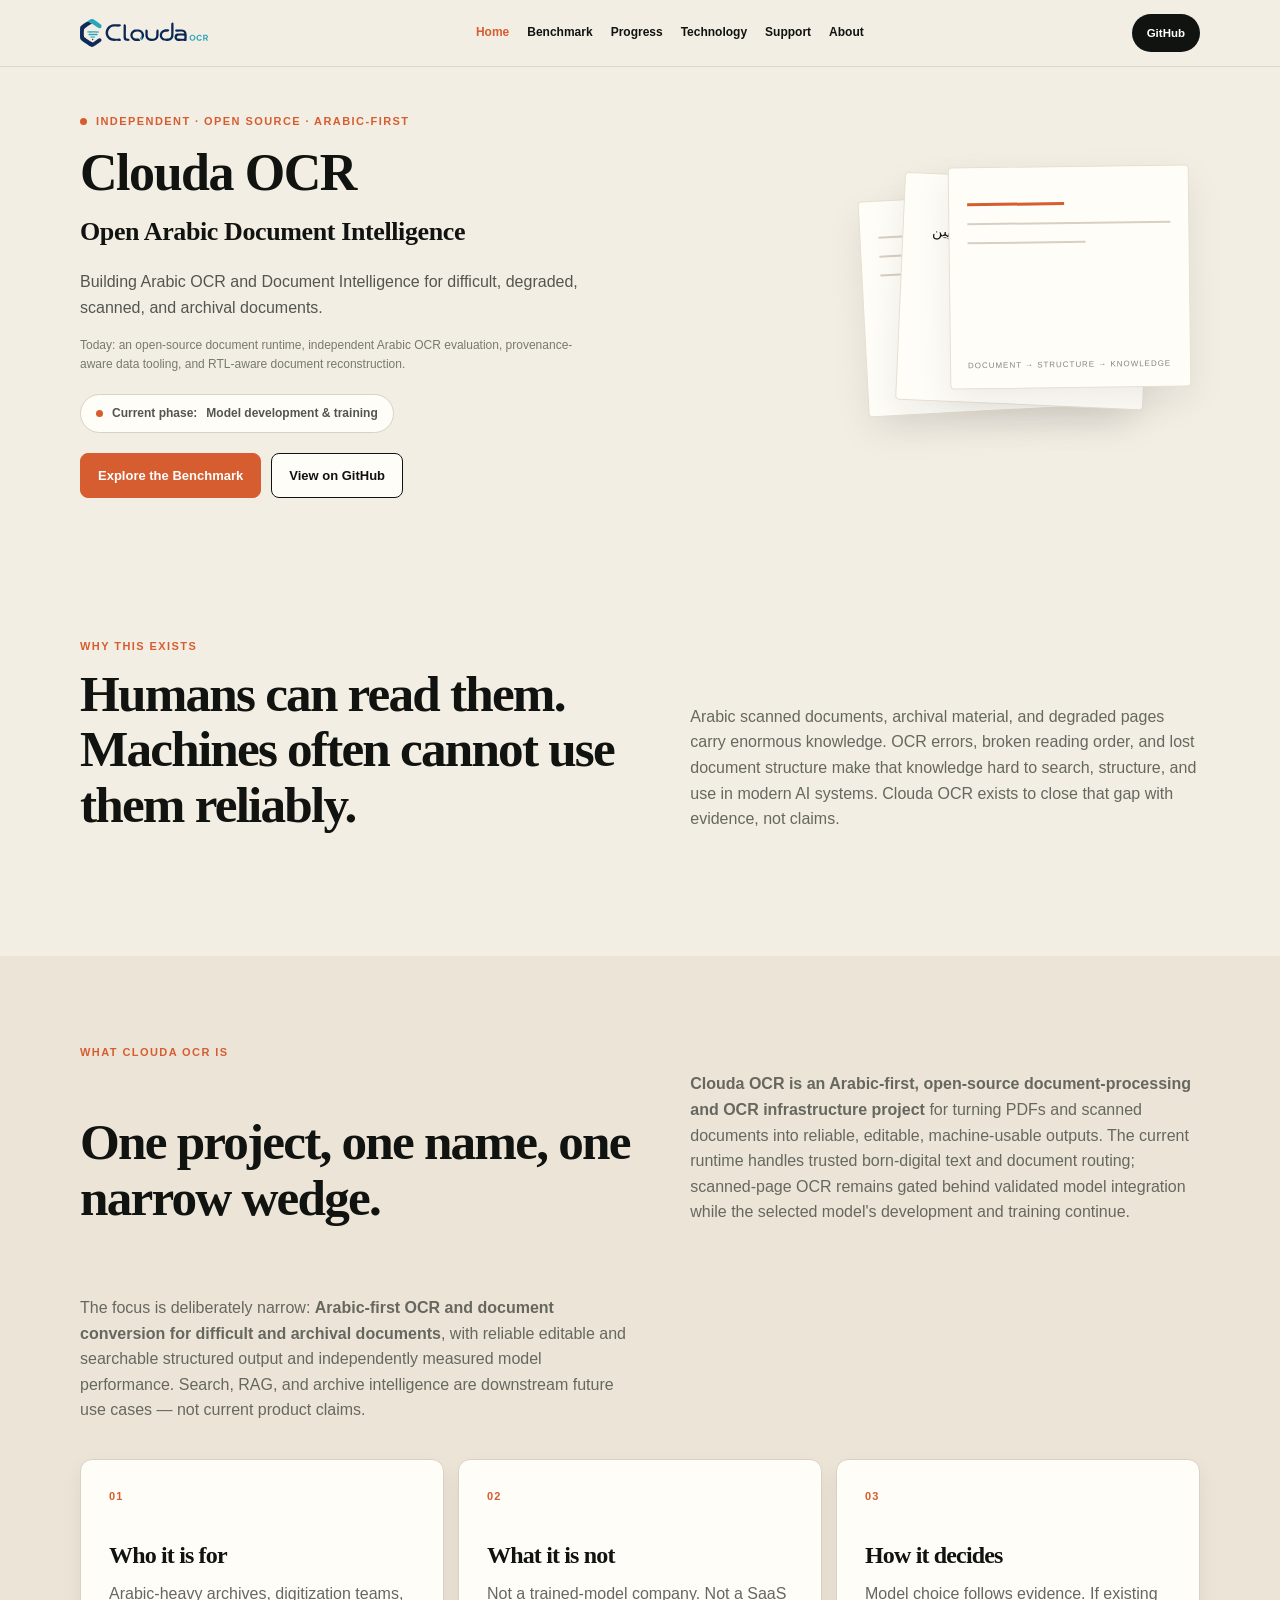
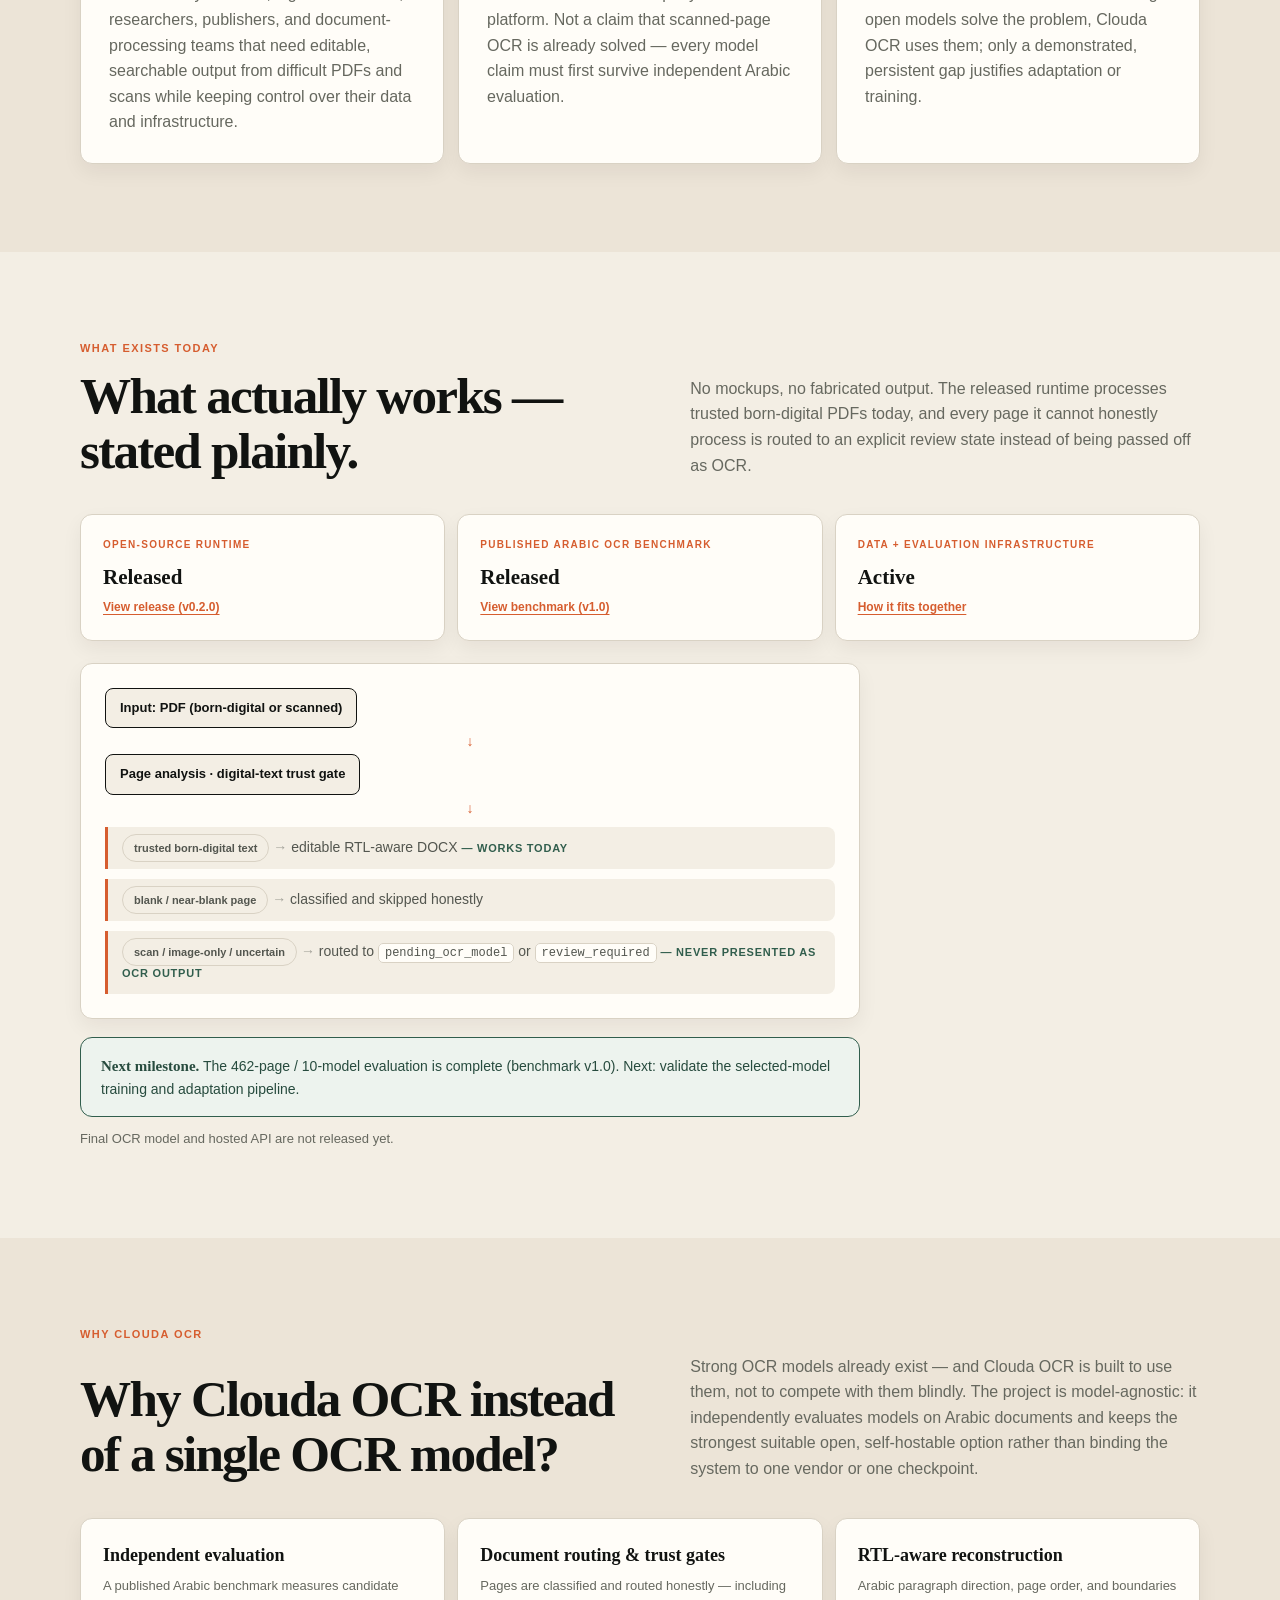
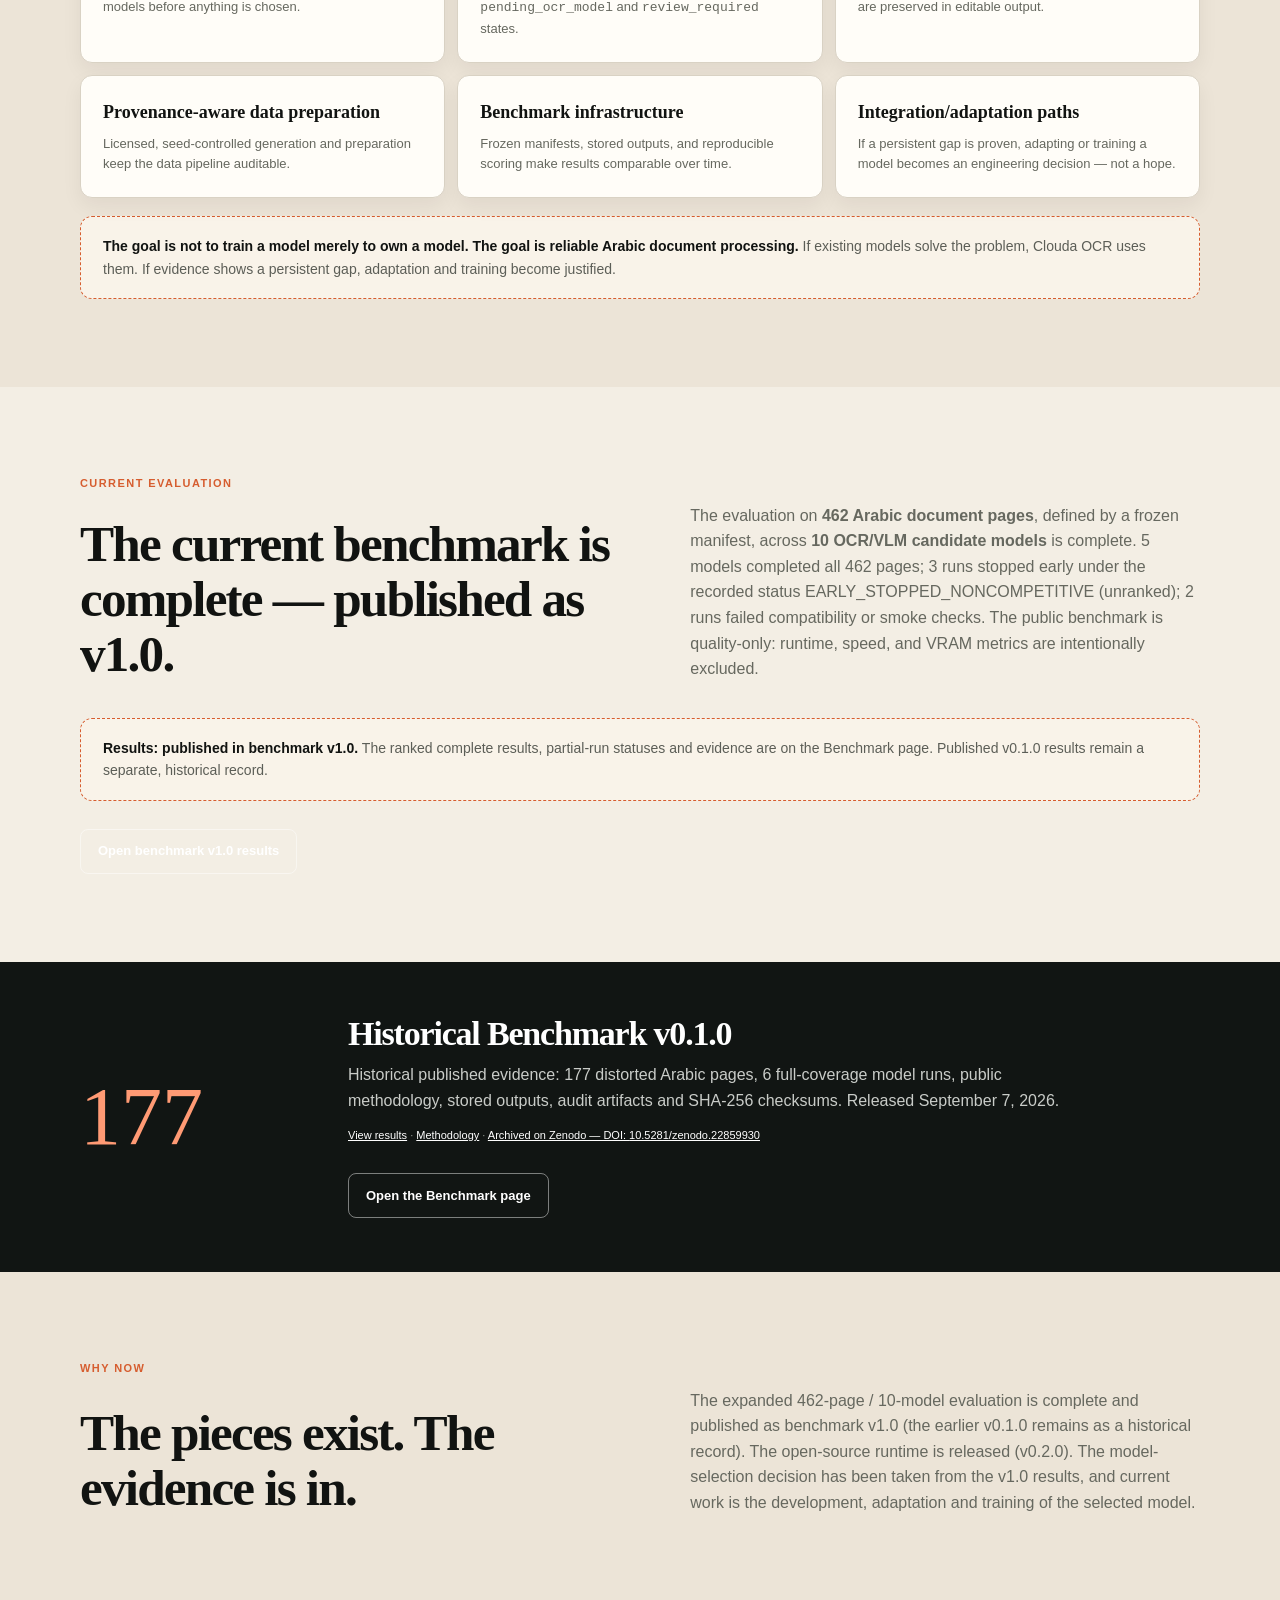
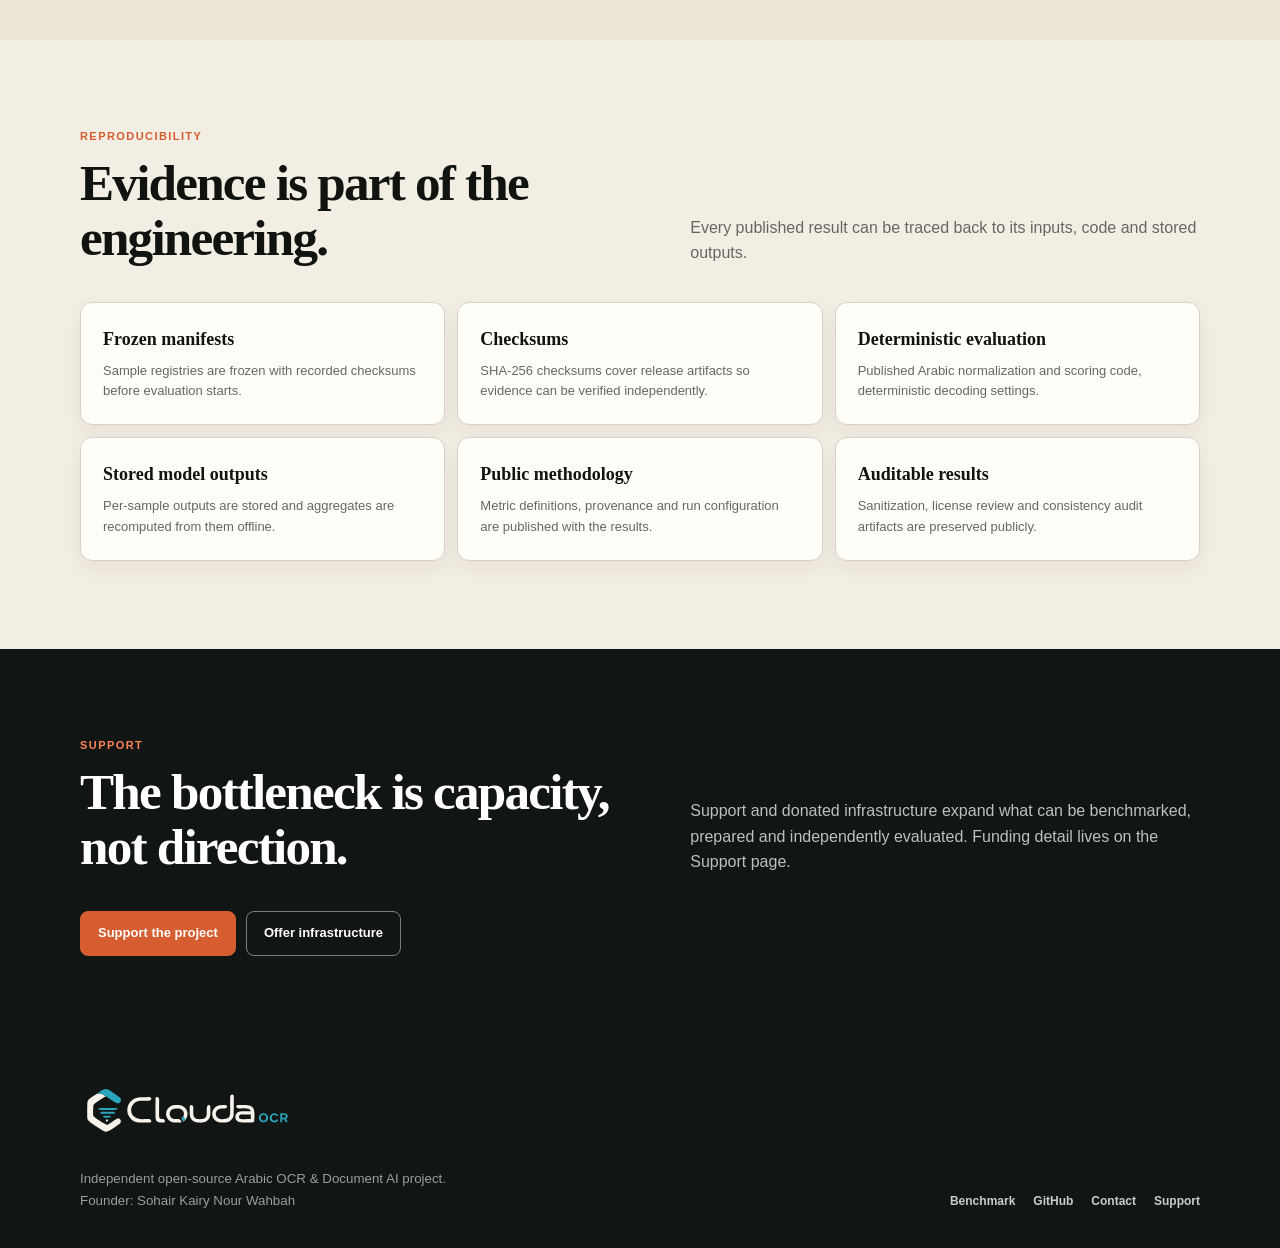
==== commit f5ac3c2f: "Update website for Arabic OCR benchmark v1.0" ====
--- a/index.html
+++ b/index.html
@@ -54,7 +54,7 @@
       <p class="subtitle">Open Arabic Document Intelligence</p>
       <p class="lead">Building Arabic OCR and Document Intelligence for difficult, degraded, scanned, and archival documents.</p>
       <div class="micro">Today: an open-source document runtime, independent Arabic OCR evaluation, provenance-aware data tooling, and RTL-aware document reconstruction.</div>
-      <div class="phase-chip"><i></i>Current phase: <strong data-status="project_phase">Benchmarking &amp; data preparation</strong></div>
+      <div class="phase-chip"><i></i>Current phase: <strong data-status="project_phase">Model development &amp; training</strong></div>
       <div class="actions">
         <a class="btn primary" href="benchmark.html">Explore the Benchmark</a>
         <a class="btn light" href="https://github.com/sahrasayed3-crypto/clouda-ocr" target="_blank" rel="noopener noreferrer">View on GitHub</a>
@@ -83,7 +83,7 @@
     <div class="kicker">What Clouda OCR is</div>
     <div class="sectionhead">
       <h2>One project, one name, one narrow wedge.</h2>
-      <p><strong>Clouda OCR is an Arabic-first, open-source document-processing and OCR infrastructure project</strong> for turning PDFs and scanned documents into reliable, editable, machine-usable outputs. The current runtime handles trusted born-digital text and document routing; scanned-page OCR remains gated behind validated model integration while model evaluation and data preparation continue.</p>
+      <p><strong>Clouda OCR is an Arabic-first, open-source document-processing and OCR infrastructure project</strong> for turning PDFs and scanned documents into reliable, editable, machine-usable outputs. The current runtime handles trusted born-digital text and document routing; scanned-page OCR remains gated behind validated model integration while the selected model's development and training continue.</p>
       <p style="margin-top:12px">The focus is deliberately narrow: <strong>Arabic-first OCR and document conversion for difficult and archival documents</strong>, with reliable editable and searchable structured output and independently measured model performance. Search, RAG, and archive intelligence are downstream future use cases — not current product claims.</p>
     </div>
     <div class="cards3">
@@ -110,7 +110,7 @@
       <div class="status-card">
         <span class="kick">Published Arabic OCR benchmark</span>
         <strong>Released</strong>
-        <a class="releaselink" href="benchmark.html">View benchmark (v0.1.0)</a>
+        <a class="releaselink" href="benchmark.html">View benchmark (v1.0)</a>
       </div>
       <div class="status-card">
         <span class="kick">Data + evaluation infrastructure</span>
@@ -130,7 +130,7 @@
       </div>
     </div>
     <div class="nextmilestone">
-      <b>Next milestone.</b> Complete the frozen <span data-status="current_benchmark.pages">462</span>-page / <span data-status="current_benchmark.models">10</span>-model evaluation and make the evidence-based model integration/adaptation decision.
+      <b>Next milestone.</b> The <span data-status="current_benchmark.pages">462</span>-page / <span data-status="current_benchmark.models">10</span>-model evaluation is complete (benchmark v1.0). Next: validate the selected-model training and adaptation pipeline.
     </div>
     <p class="quietline">Final OCR model and hosted API are not released yet.</p>
   </div>
@@ -155,26 +155,27 @@
   </div>
 </section>
 
+<section>
+  <div class="wrap">
+    <div class="kicker">Current evaluation</div>
+    <div class="sectionhead">
+      <h2>The current benchmark is complete — published as v1.0.</h2>
+      <p>The evaluation on <strong><span data-status="current_benchmark.pages">462</span> Arabic document pages</strong>, defined by a frozen manifest, across <strong><span data-status="current_benchmark.models">10</span> OCR/VLM candidate models</strong> is complete. <span data-status="current_benchmark.models_completed">5</span> models completed all 462 pages; <span data-status="current_benchmark.partial_runs">3</span> runs stopped early under the recorded status EARLY_STOPPED_NONCOMPETITIVE (unranked); <span data-status="current_benchmark.failed_runs">2</span> runs failed compatibility or smoke checks. The public benchmark is quality-only: runtime, speed, and VRAM metrics are intentionally excluded.</p>
+    </div>
+    <div class="results-banner"><strong>Results: published in benchmark v1.0.</strong> The ranked complete results, partial-run statuses and evidence are on the <a href="benchmark.html#current-evaluation">Benchmark page</a>. Published v0.1.0 results remain a separate, historical record.</div>
+    <div class="actions"><a class="btn ghost" href="benchmark.html#current-evaluation">Open benchmark v1.0 results</a></div>
+  </div>
+</section>
+
 <section class="proof">
   <div class="wrap proofgrid">
     <div class="bigstat"><span data-status="published_benchmark.pages">177</span></div>
     <div>
-      <h2>Published Benchmark v0.1.0</h2>
+      <h2>Historical Benchmark v0.1.0</h2>
       <p>Historical published evidence: <span data-status="published_benchmark.pages">177</span> distorted Arabic pages, <span data-status="published_benchmark.models_full_coverage">6</span> full-coverage model runs, public methodology, stored outputs, audit artifacts and SHA-256 checksums. Released <span data-status="published_benchmark.released">September 7, 2026</span>.</p>
       <div class="source"><a href="https://github.com/sahrasayed3-crypto/clouda-ocr-benchmark/blob/main/RESULTS.md" target="_blank" rel="noopener noreferrer">View results</a> · <a href="https://github.com/sahrasayed3-crypto/clouda-ocr-benchmark/blob/main/METHODOLOGY.md" target="_blank" rel="noopener noreferrer">Methodology</a> · <a href="https://doi.org/10.5281/zenodo.22859930" target="_blank" rel="noopener noreferrer">Archived on Zenodo — DOI: <span data-status="published_benchmark.doi">10.5281/zenodo.22859930</span></a></div>
-      <div class="actions"><a class="btn ghost" href="benchmark.html">Open the Benchmark page</a></div>
-    </div>
-  </div>
-</section>
-
-<section>
-  <div class="wrap">
-    <div class="kicker">Current evaluation</div>
-    <div class="sectionhead">
-      <h2>A larger benchmark is running — results come later.</h2>
-      <p>An evaluation on <strong><span data-status="current_benchmark.pages">462</span> held-out Arabic pages</strong>, defined by a frozen manifest, across a <strong><span data-status="current_benchmark.models">10</span>-model evaluation plan</strong> is in progress and currently paused pending additional compute capacity. Results will be published only after the evaluation is complete and validated.</p>
-    </div>
-    <div class="results-banner"><strong>Results: not published yet.</strong> No partial leaderboard, no interim winner, and no unvalidated metric claims will be shown here until the full run is finished and its aggregates are validated. Published v0.1.0 results remain separate.</div>
+      <div class="actions"><a class="btn ghost" href="benchmark.html#published-benchmark">Open the Benchmark page</a></div>
+    </div>
   </div>
 </section>
 
@@ -182,8 +183,8 @@
   <div class="wrap">
     <div class="kicker">Why now</div>
     <div class="sectionhead">
-      <h2>The pieces exist. The next decision is compute-blocked.</h2>
-      <p>Benchmark v0.1.0 is published. The open-source runtime is released (v0.2.0). The expanded 462-page evaluation is frozen and ready. What blocks the next technical decision is compute and infrastructure capacity — not the absence of a plan. And the project is deliberately refusing to train a model before the evidence justifies it.</p>
+      <h2>The pieces exist. The evidence is in.</h2>
+      <p>The expanded <span data-status="current_benchmark.pages">462</span>-page / <span data-status="current_benchmark.models">10</span>-model evaluation is complete and published as benchmark v1.0 (the earlier v0.1.0 remains as a historical record). The open-source runtime is released (v0.2.0). The model-selection decision has been taken from the v1.0 results, and current work is the development, adaptation and training of the selected model.</p>
     </div>
   </div>
 </section>
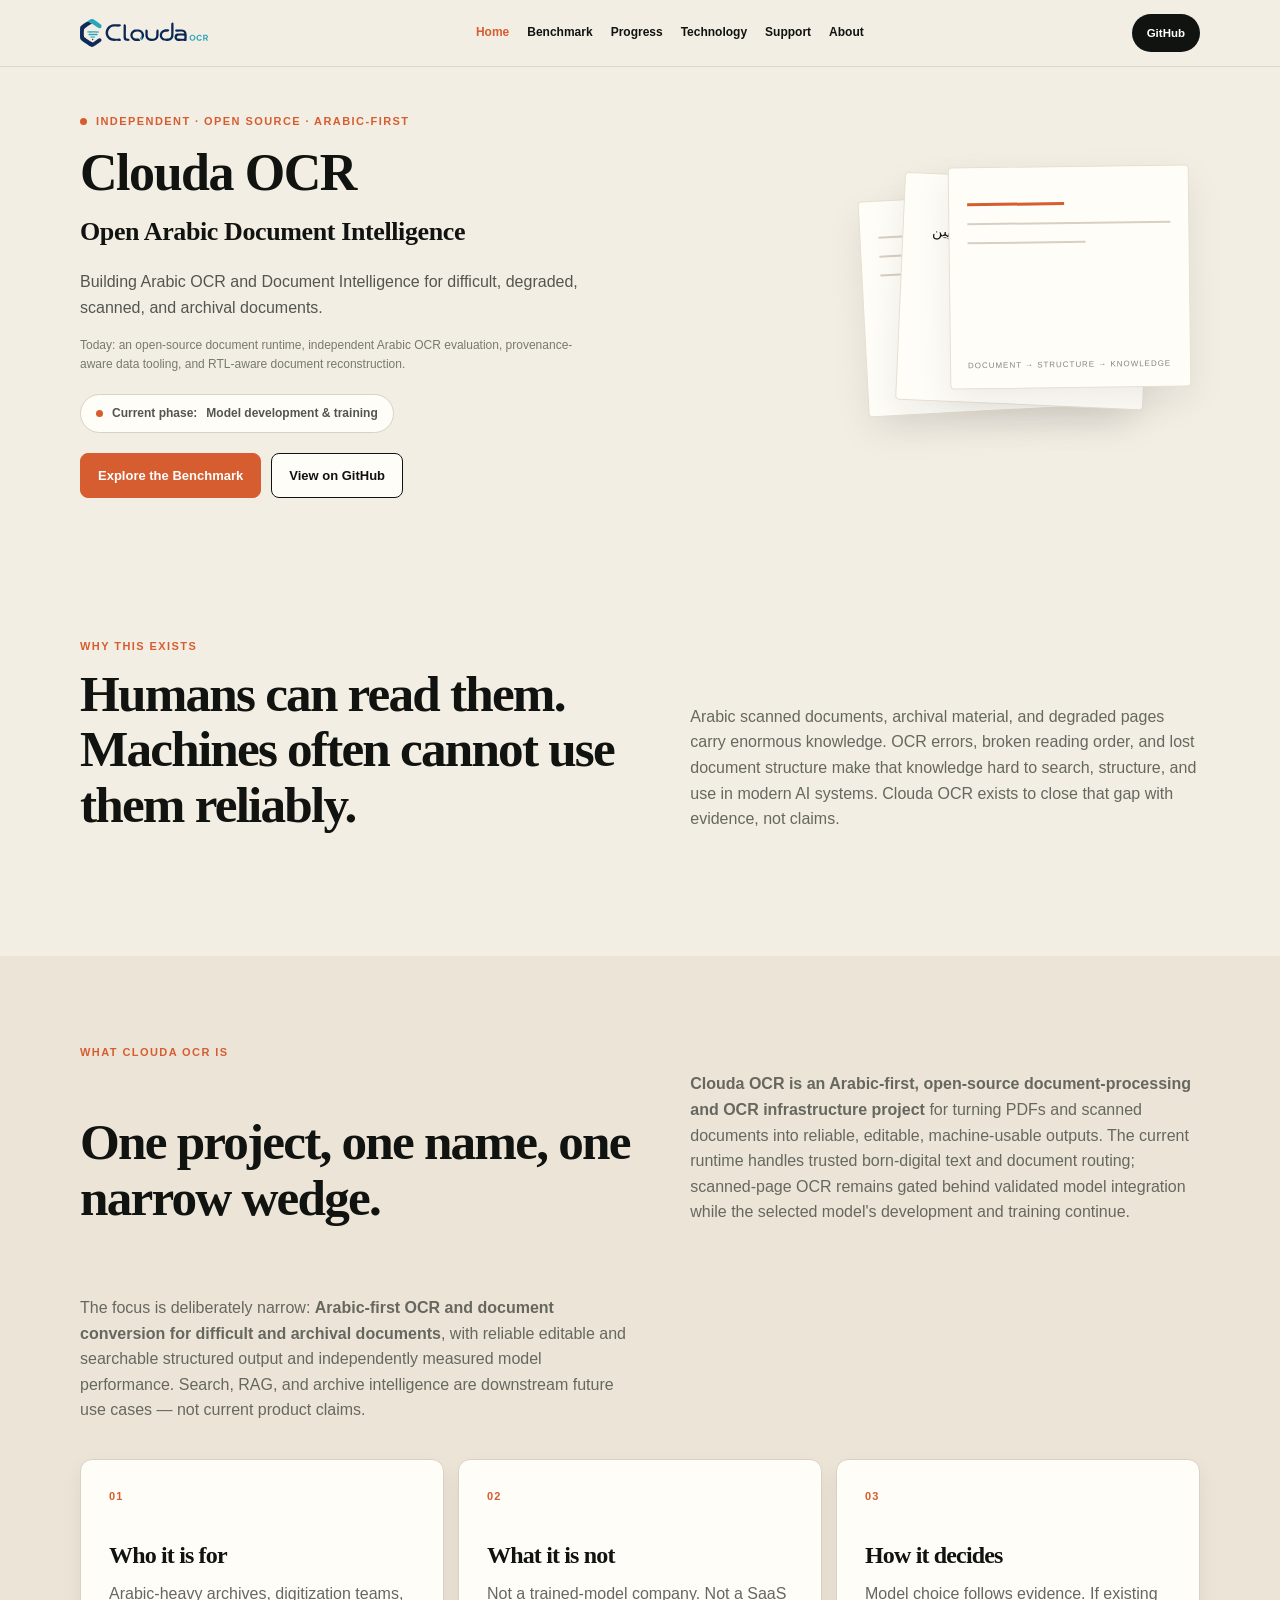
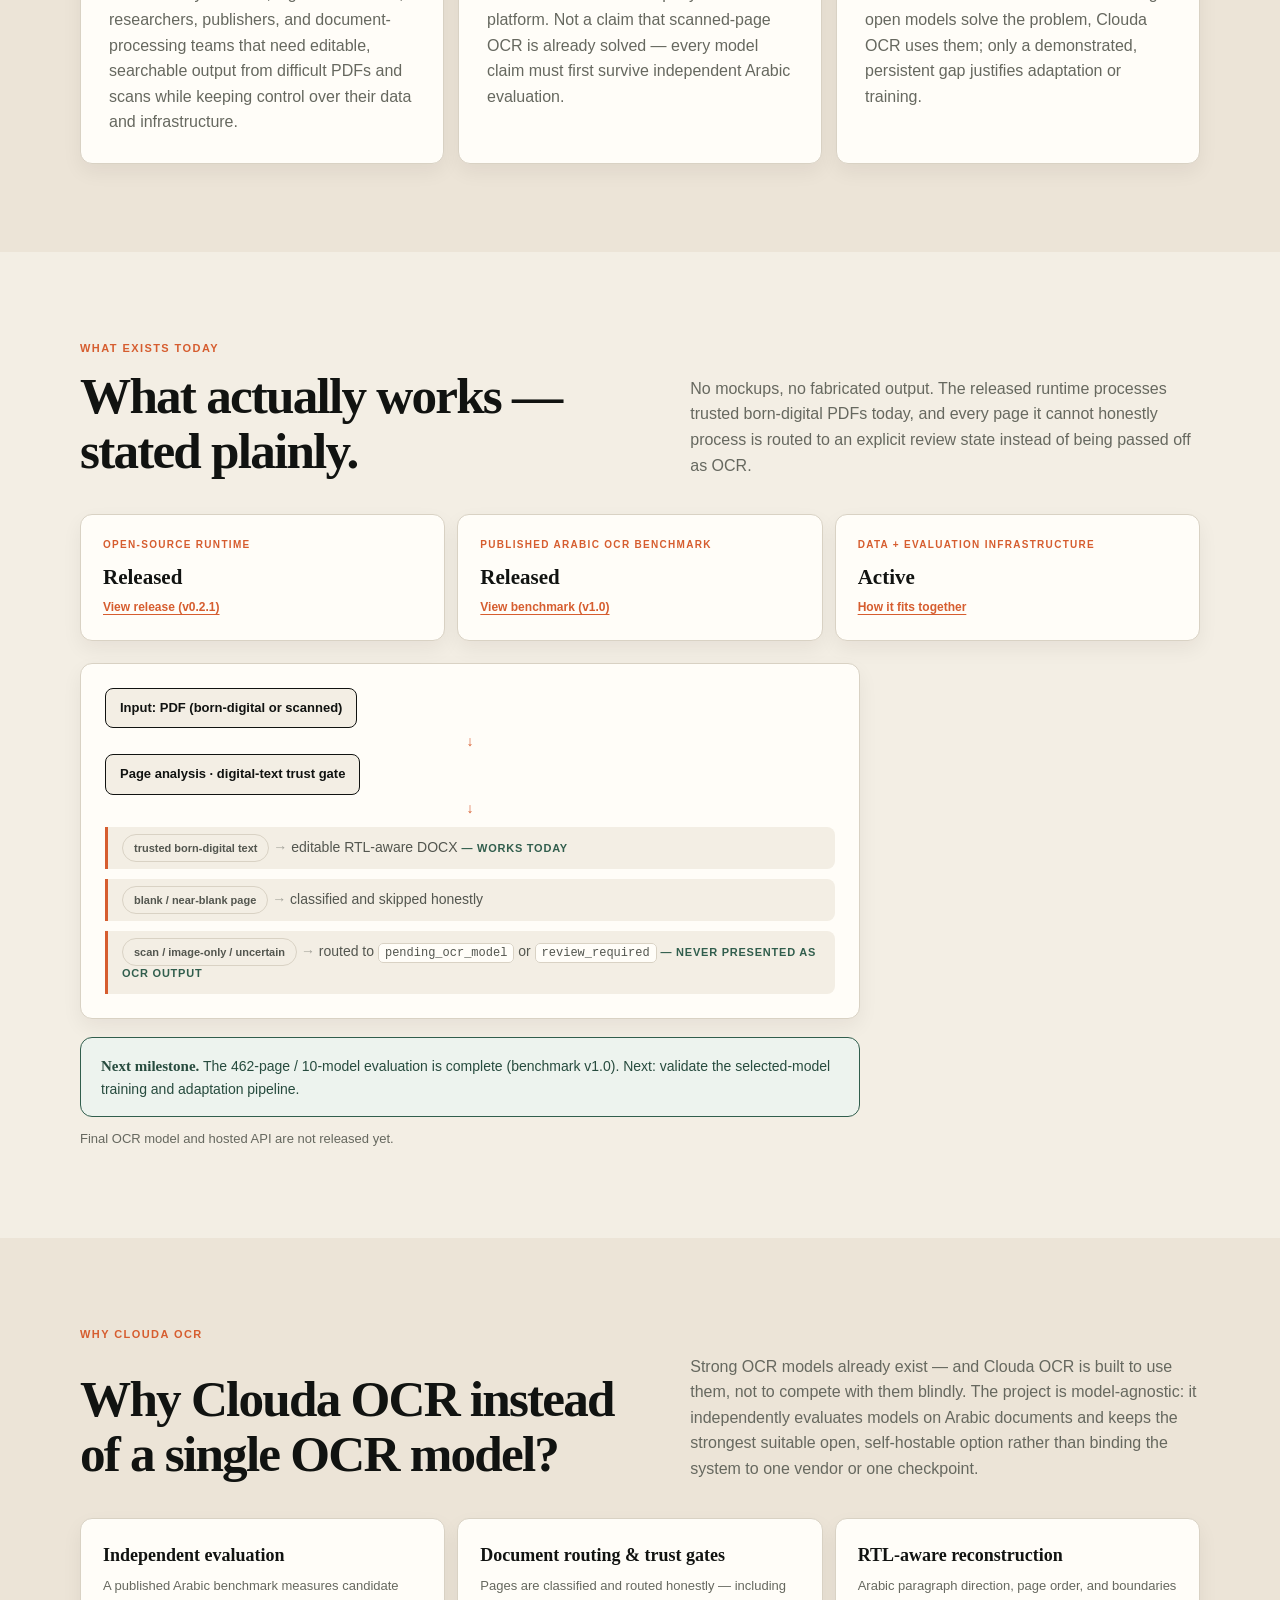
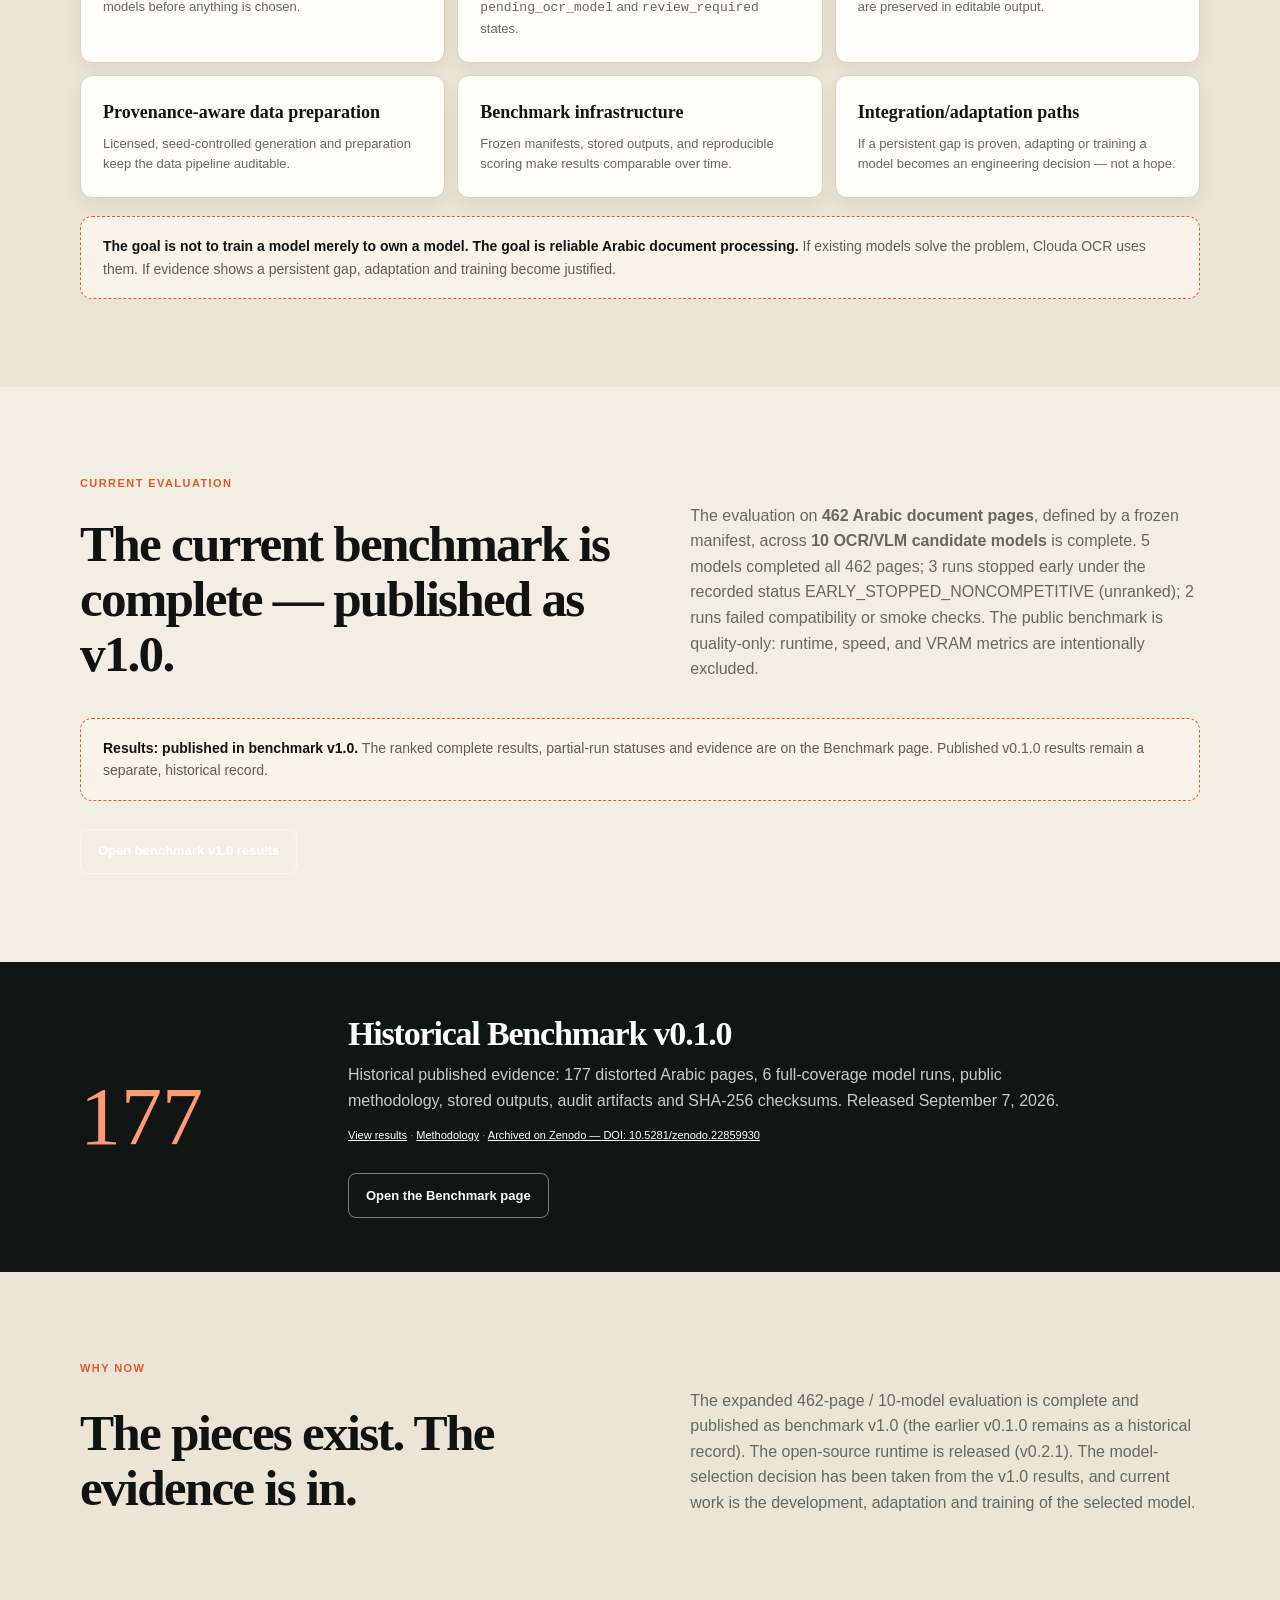
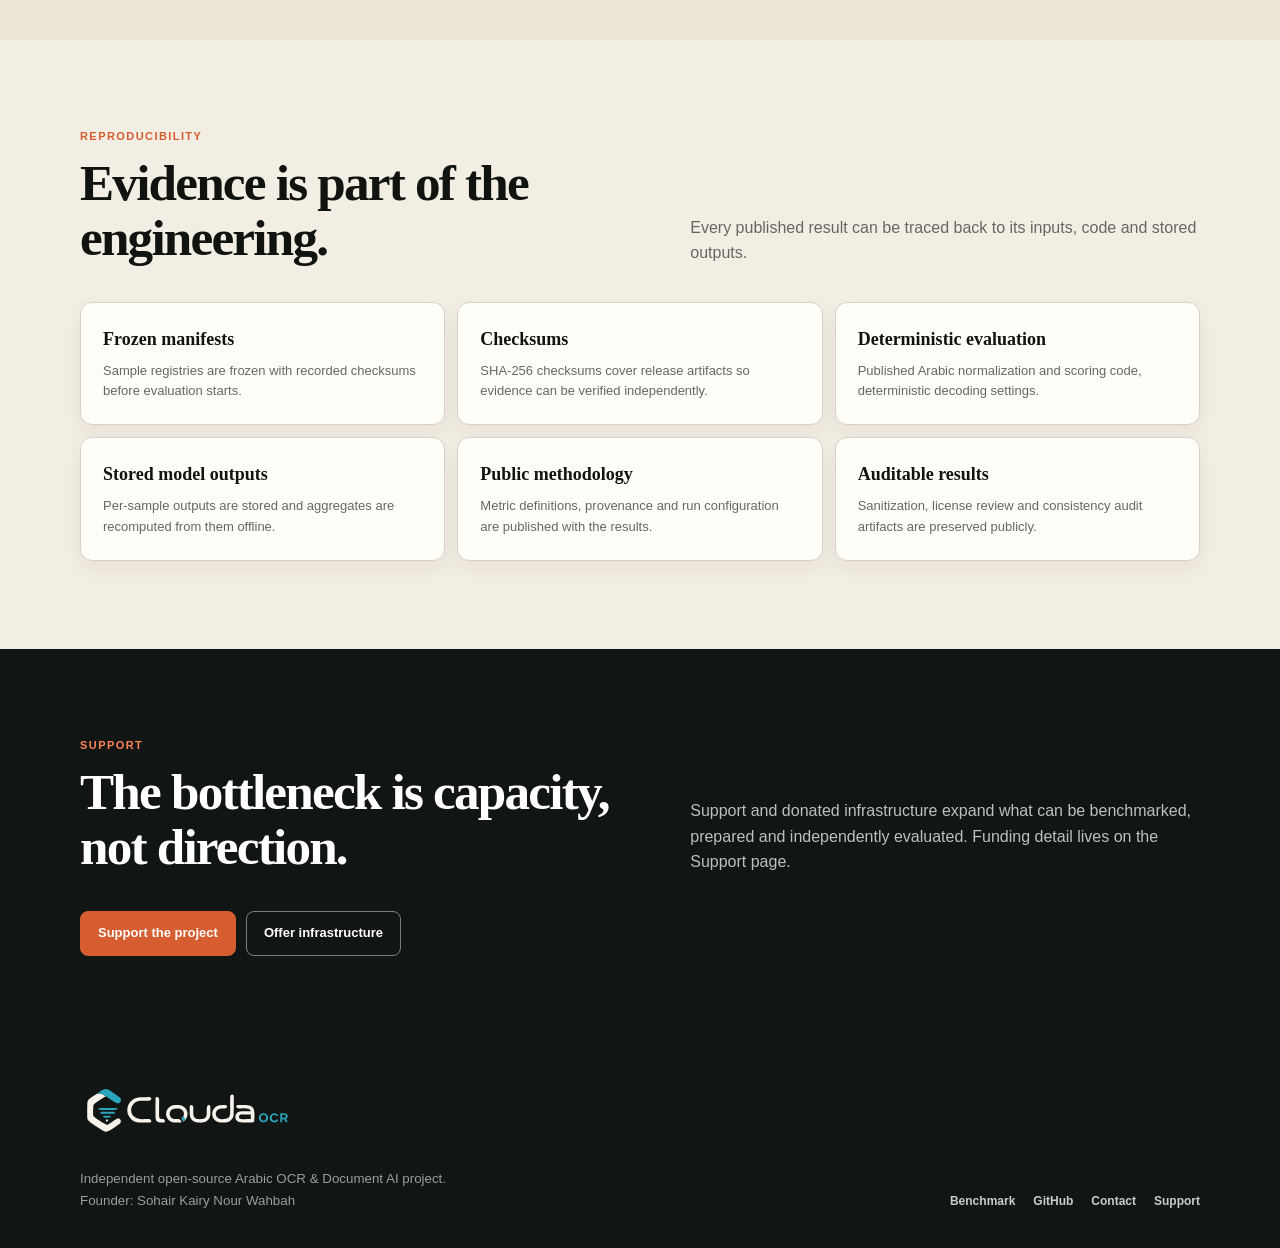
==== commit c6e19fb4: "Sync website with current Clouda OCR project status" ====
--- a/index.html
+++ b/index.html
@@ -105,7 +105,7 @@
       <div class="status-card">
         <span class="kick">Open-source runtime</span>
         <strong>Released</strong>
-        <a class="releaselink" href="https://github.com/sahrasayed3-crypto/clouda-ocr/releases/tag/v0.2.0" target="_blank" rel="noopener noreferrer">View release (v0.2.0)</a>
+        <a class="releaselink" href="https://github.com/sahrasayed3-crypto/clouda-ocr/releases/tag/v0.2.1" target="_blank" rel="noopener noreferrer">View release (v0.2.1)</a>
       </div>
       <div class="status-card">
         <span class="kick">Published Arabic OCR benchmark</span>
@@ -184,7 +184,7 @@
     <div class="kicker">Why now</div>
     <div class="sectionhead">
       <h2>The pieces exist. The evidence is in.</h2>
-      <p>The expanded <span data-status="current_benchmark.pages">462</span>-page / <span data-status="current_benchmark.models">10</span>-model evaluation is complete and published as benchmark v1.0 (the earlier v0.1.0 remains as a historical record). The open-source runtime is released (v0.2.0). The model-selection decision has been taken from the v1.0 results, and current work is the development, adaptation and training of the selected model.</p>
+      <p>The expanded <span data-status="current_benchmark.pages">462</span>-page / <span data-status="current_benchmark.models">10</span>-model evaluation is complete and published as benchmark v1.0 (the earlier v0.1.0 remains as a historical record). The open-source runtime is released (v0.2.1). The model-selection decision has been taken from the v1.0 results, and current work is the development, adaptation and training of the selected model.</p>
     </div>
   </div>
 </section>
